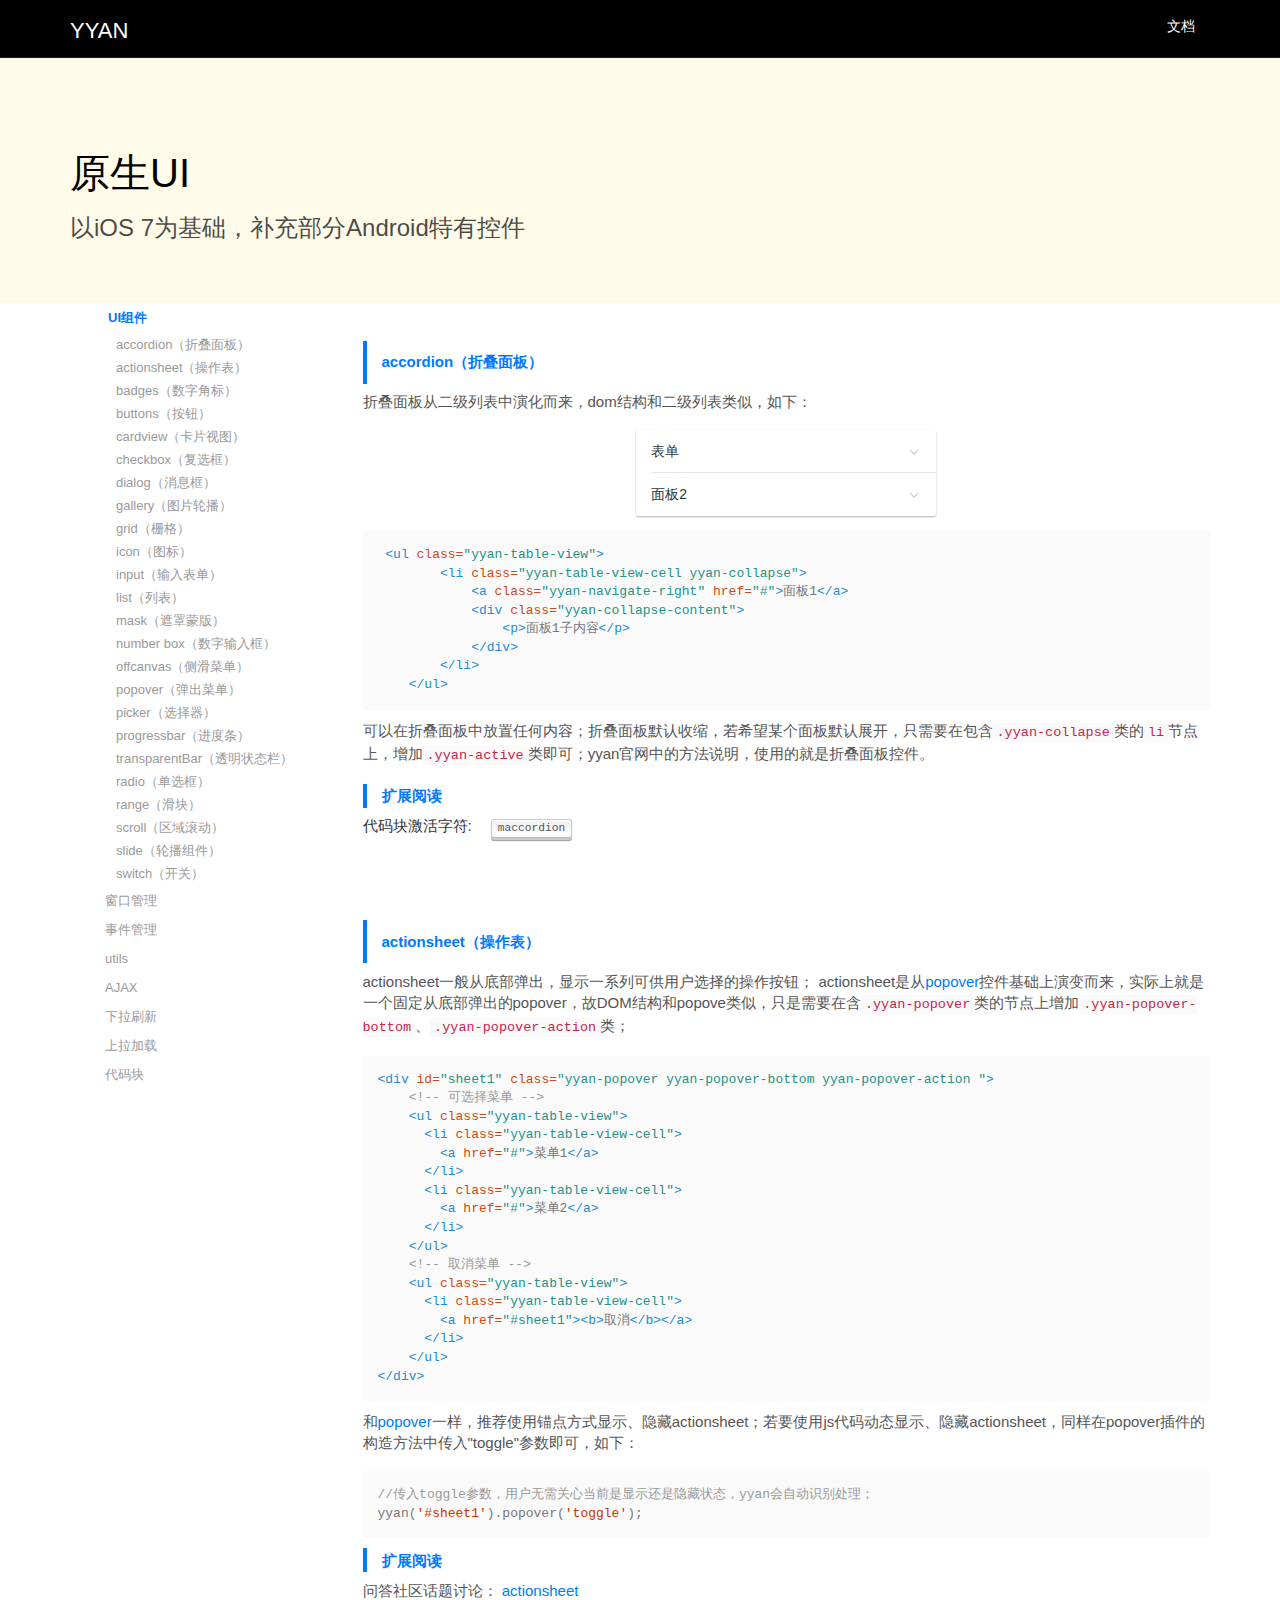
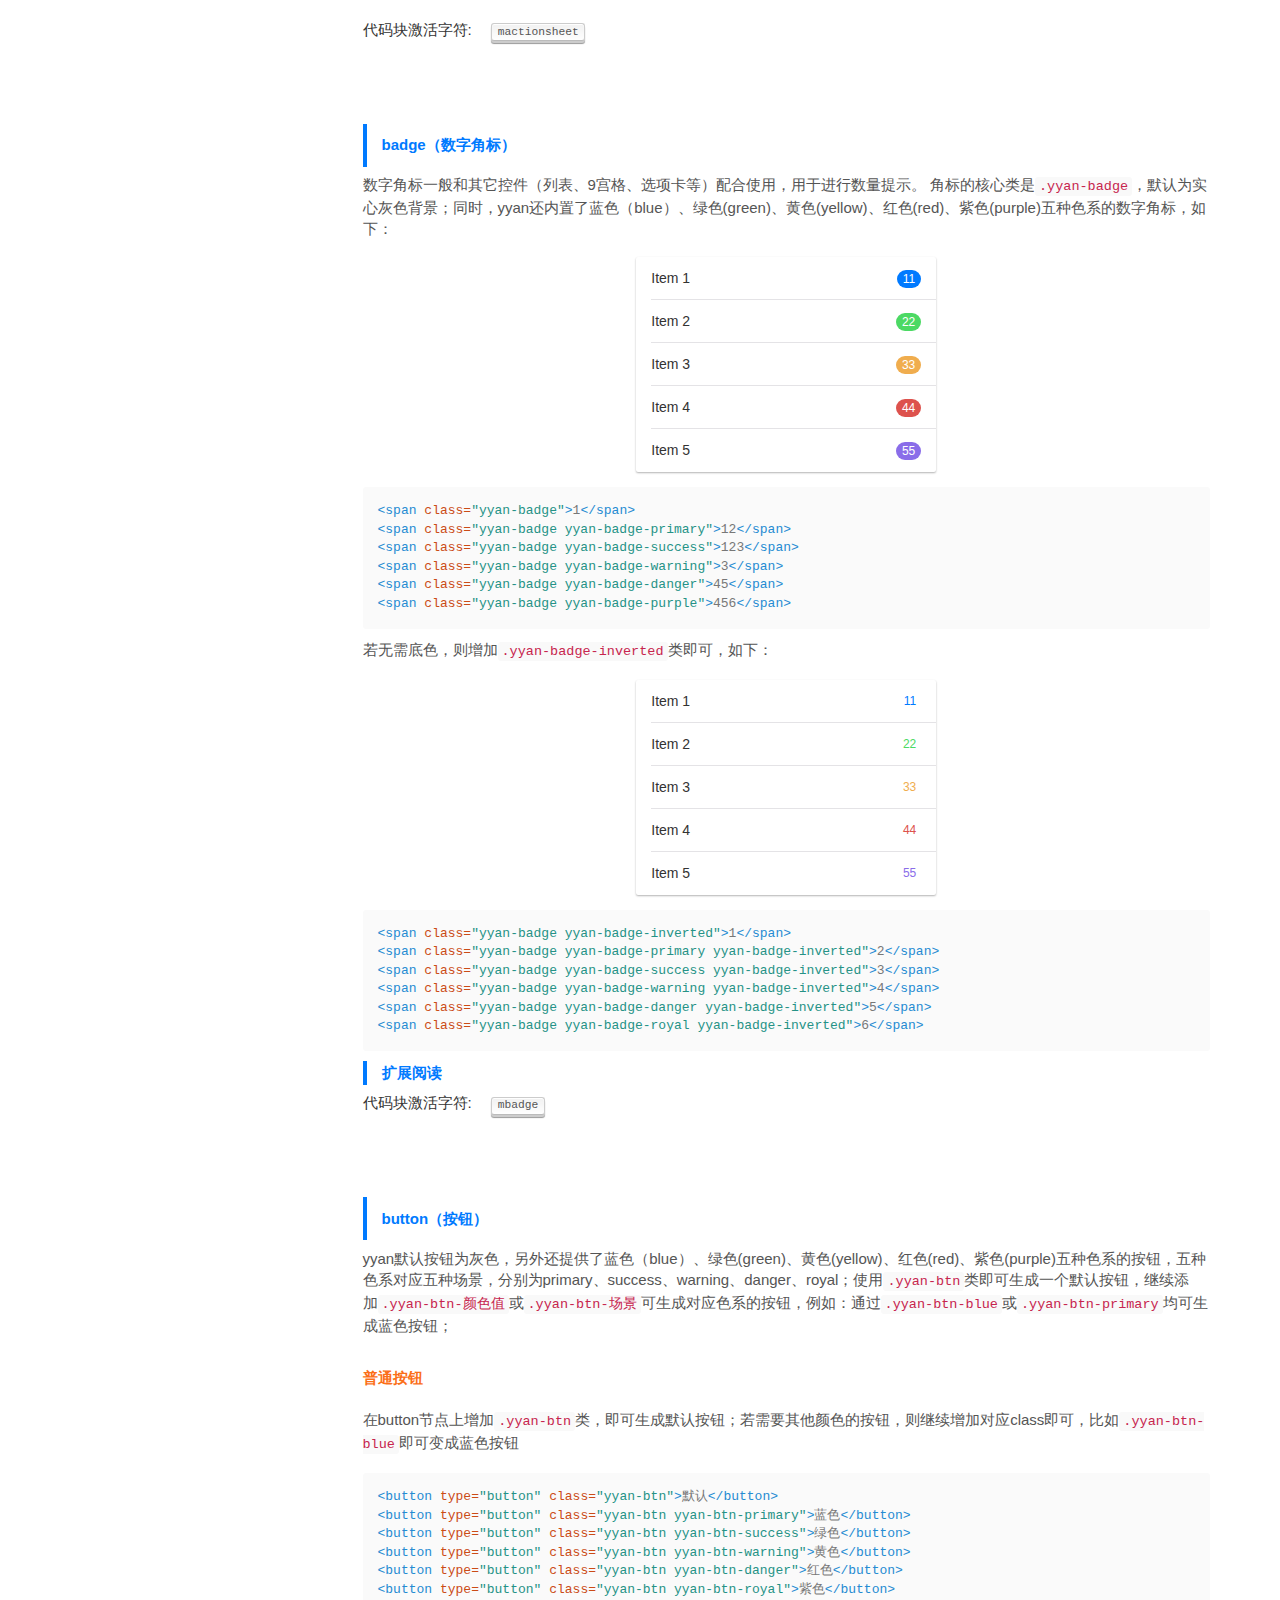
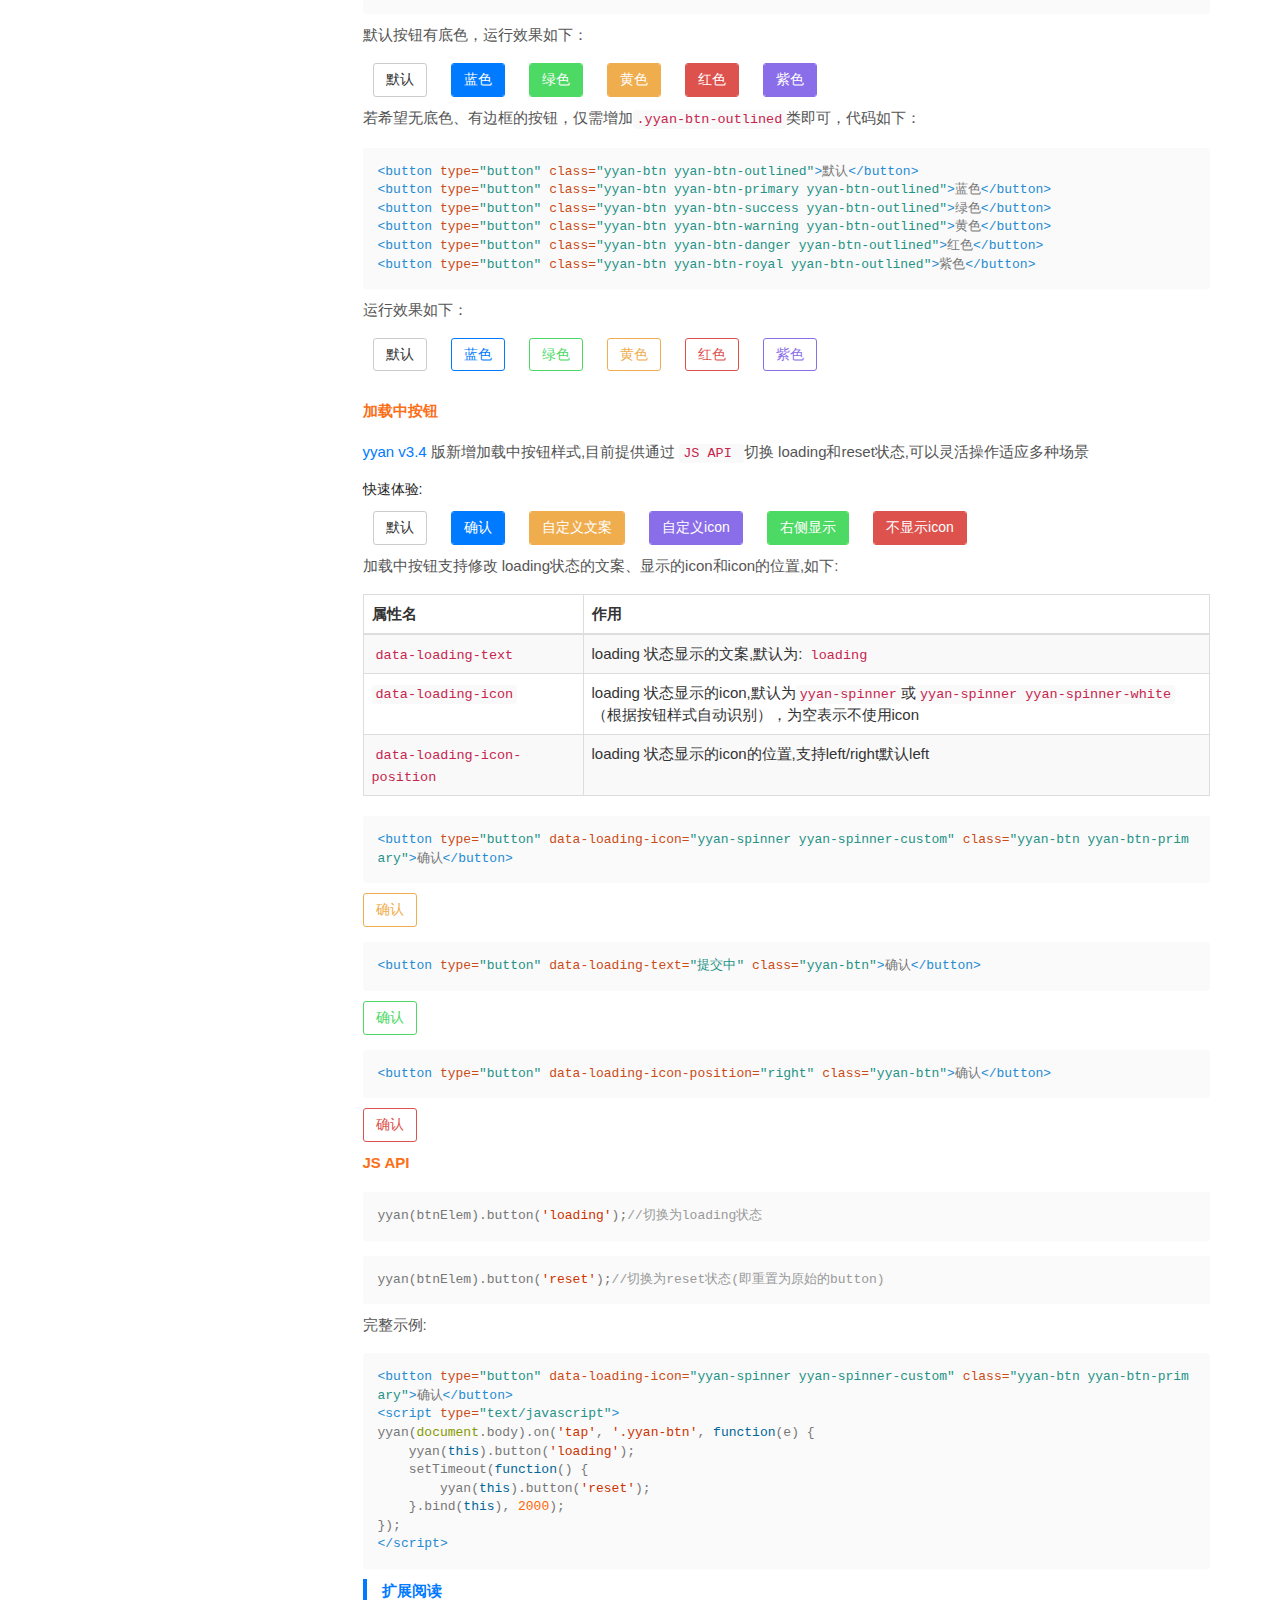
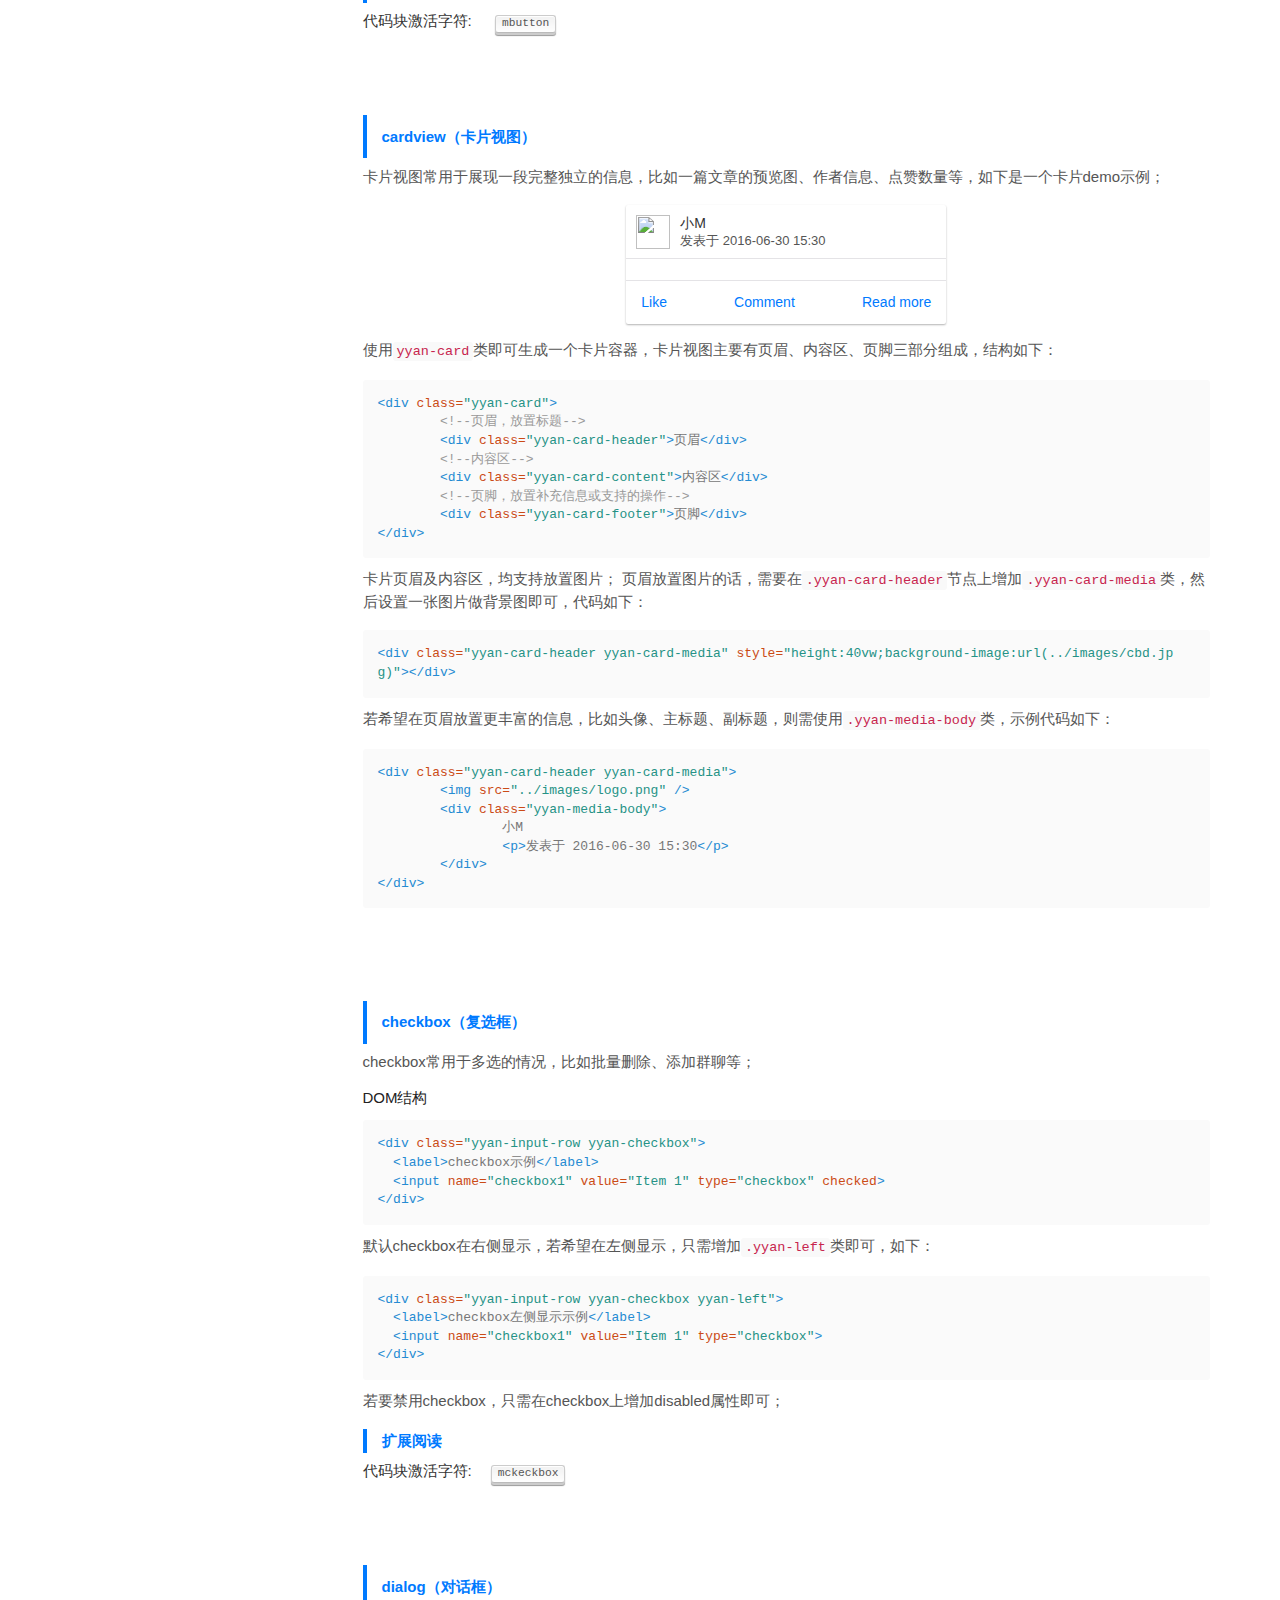
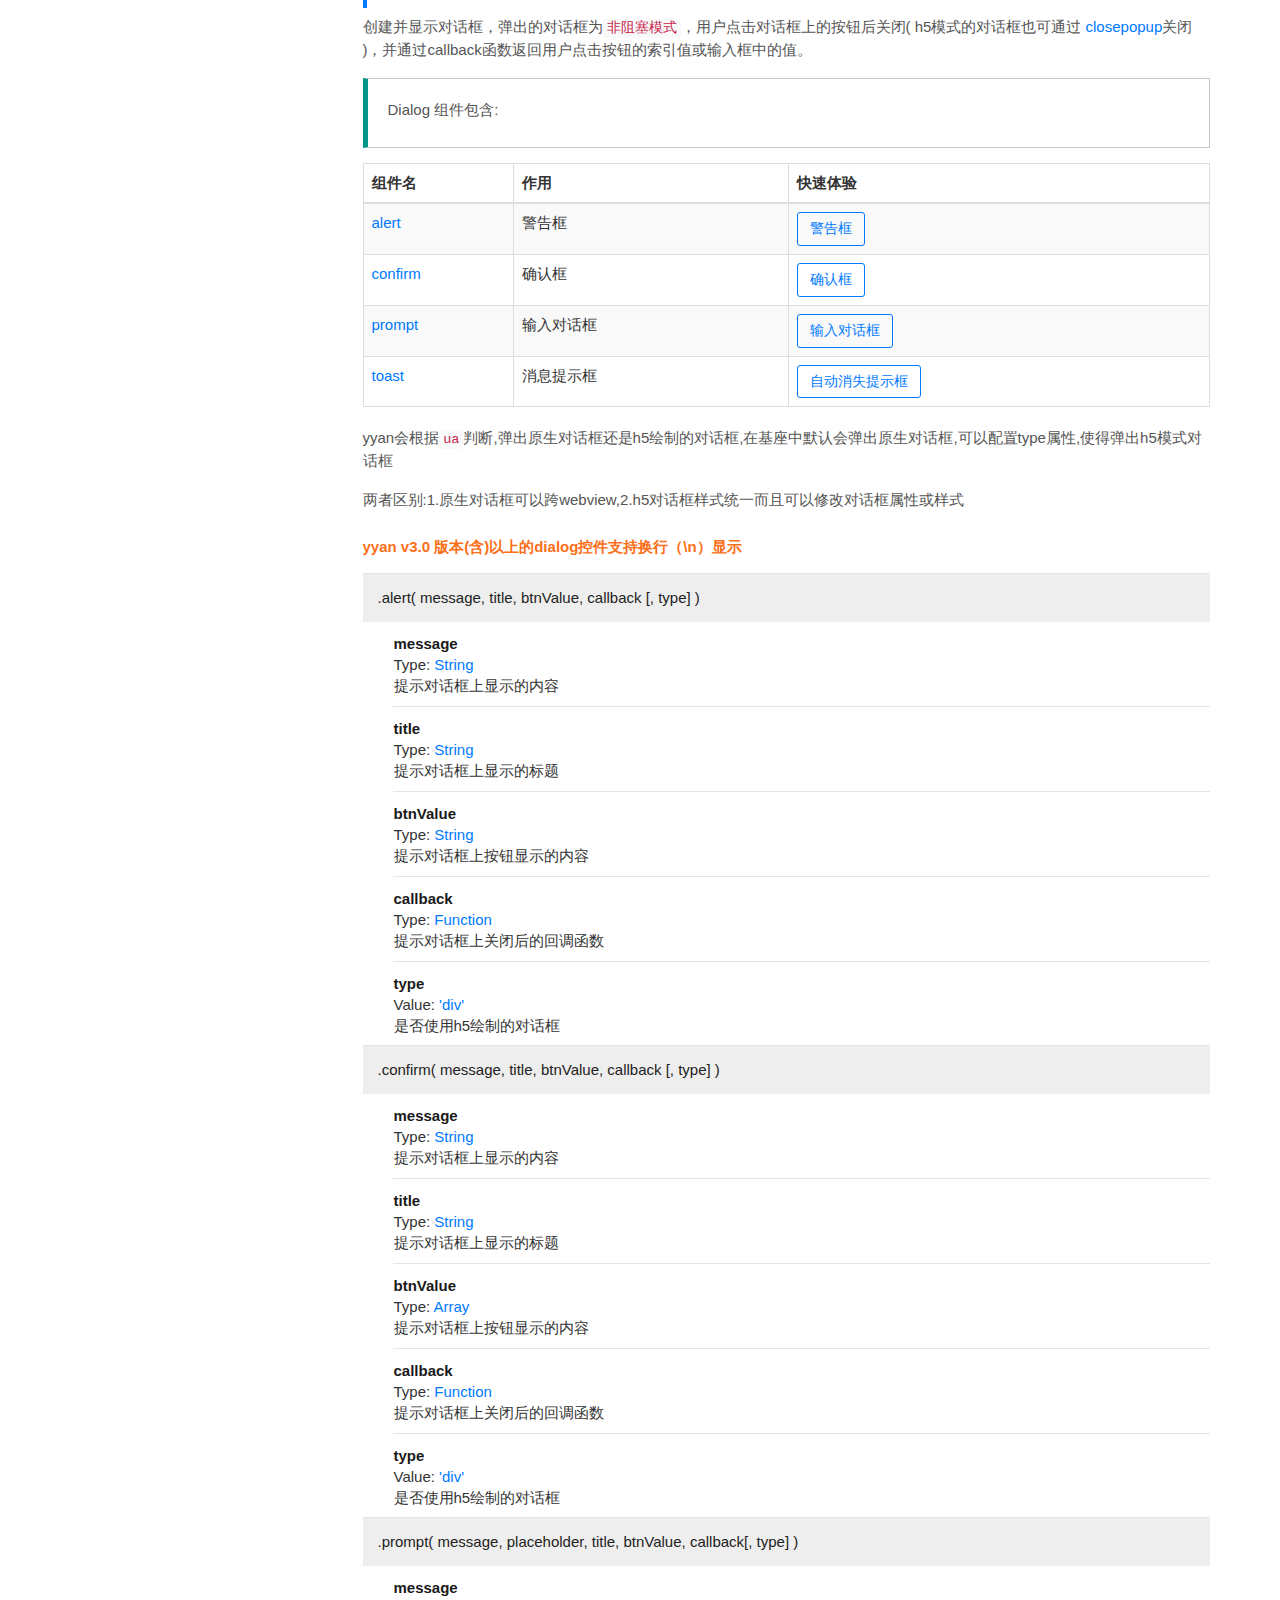
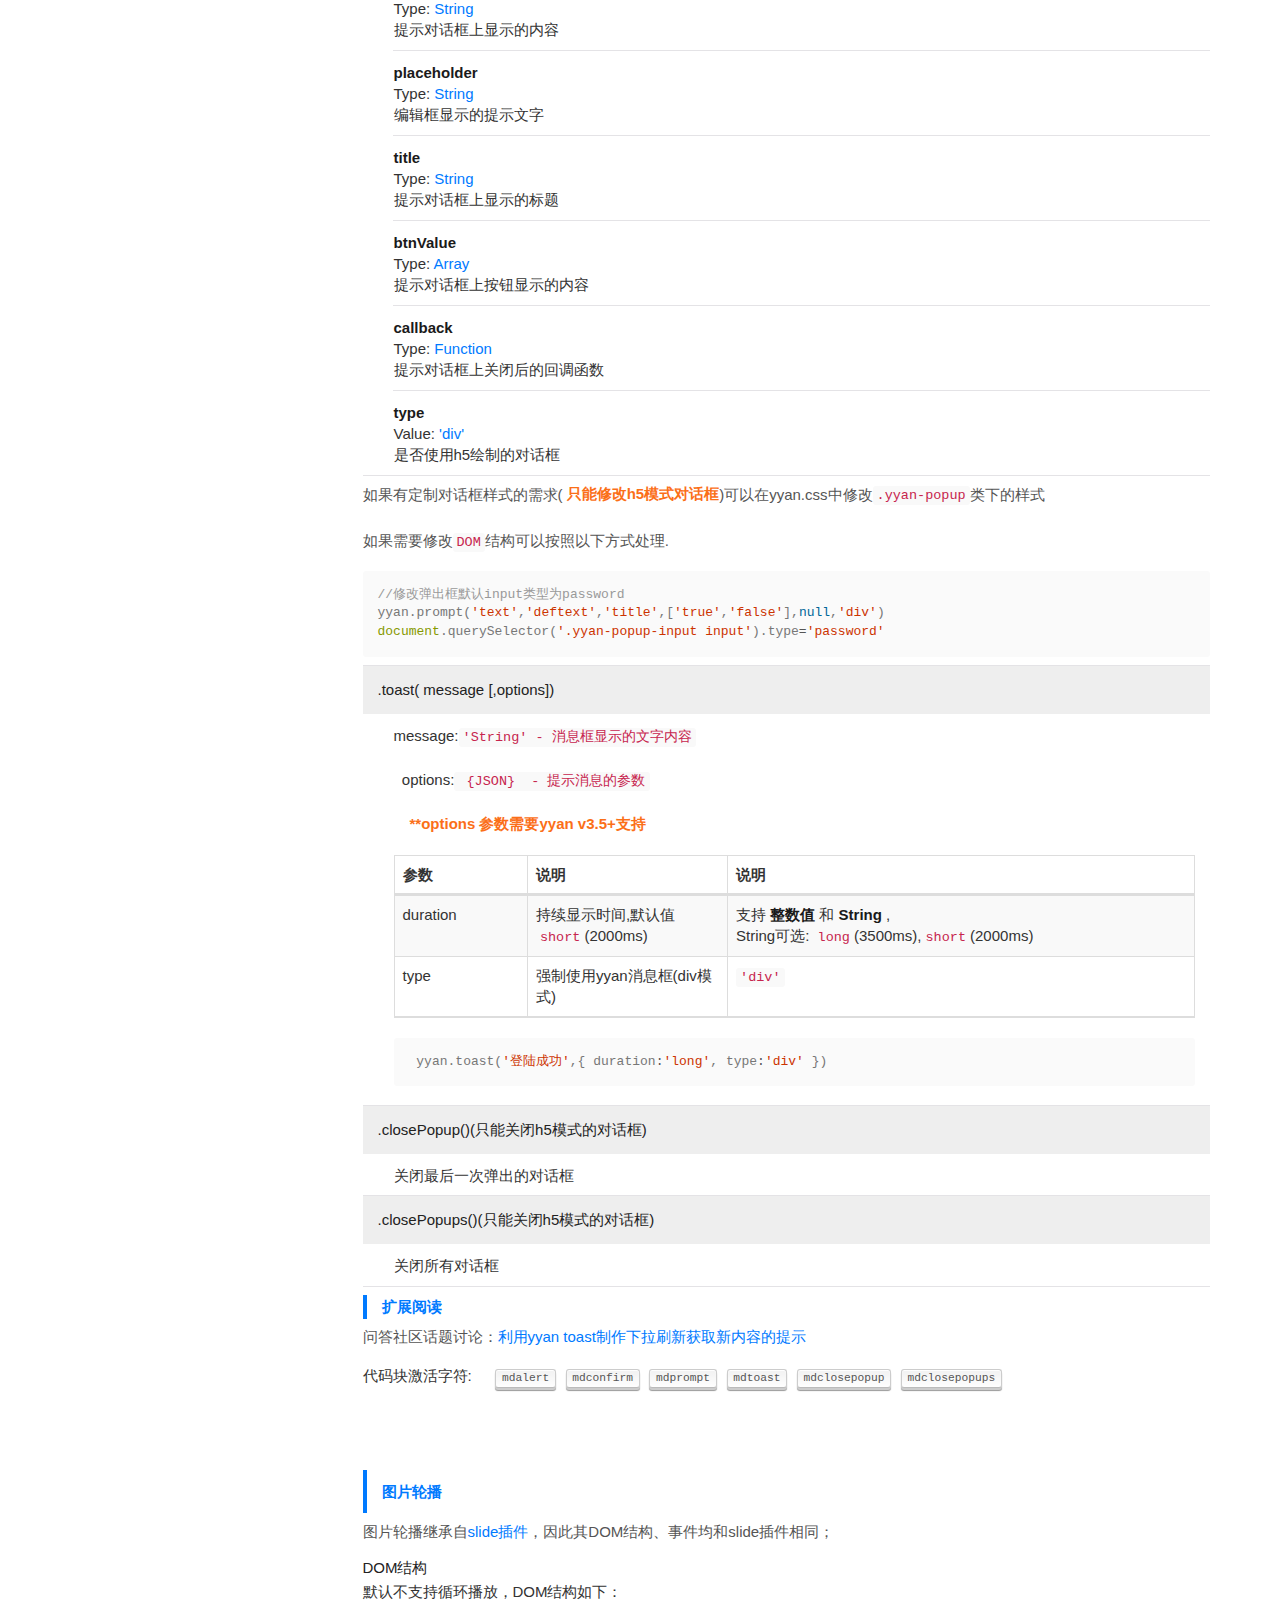
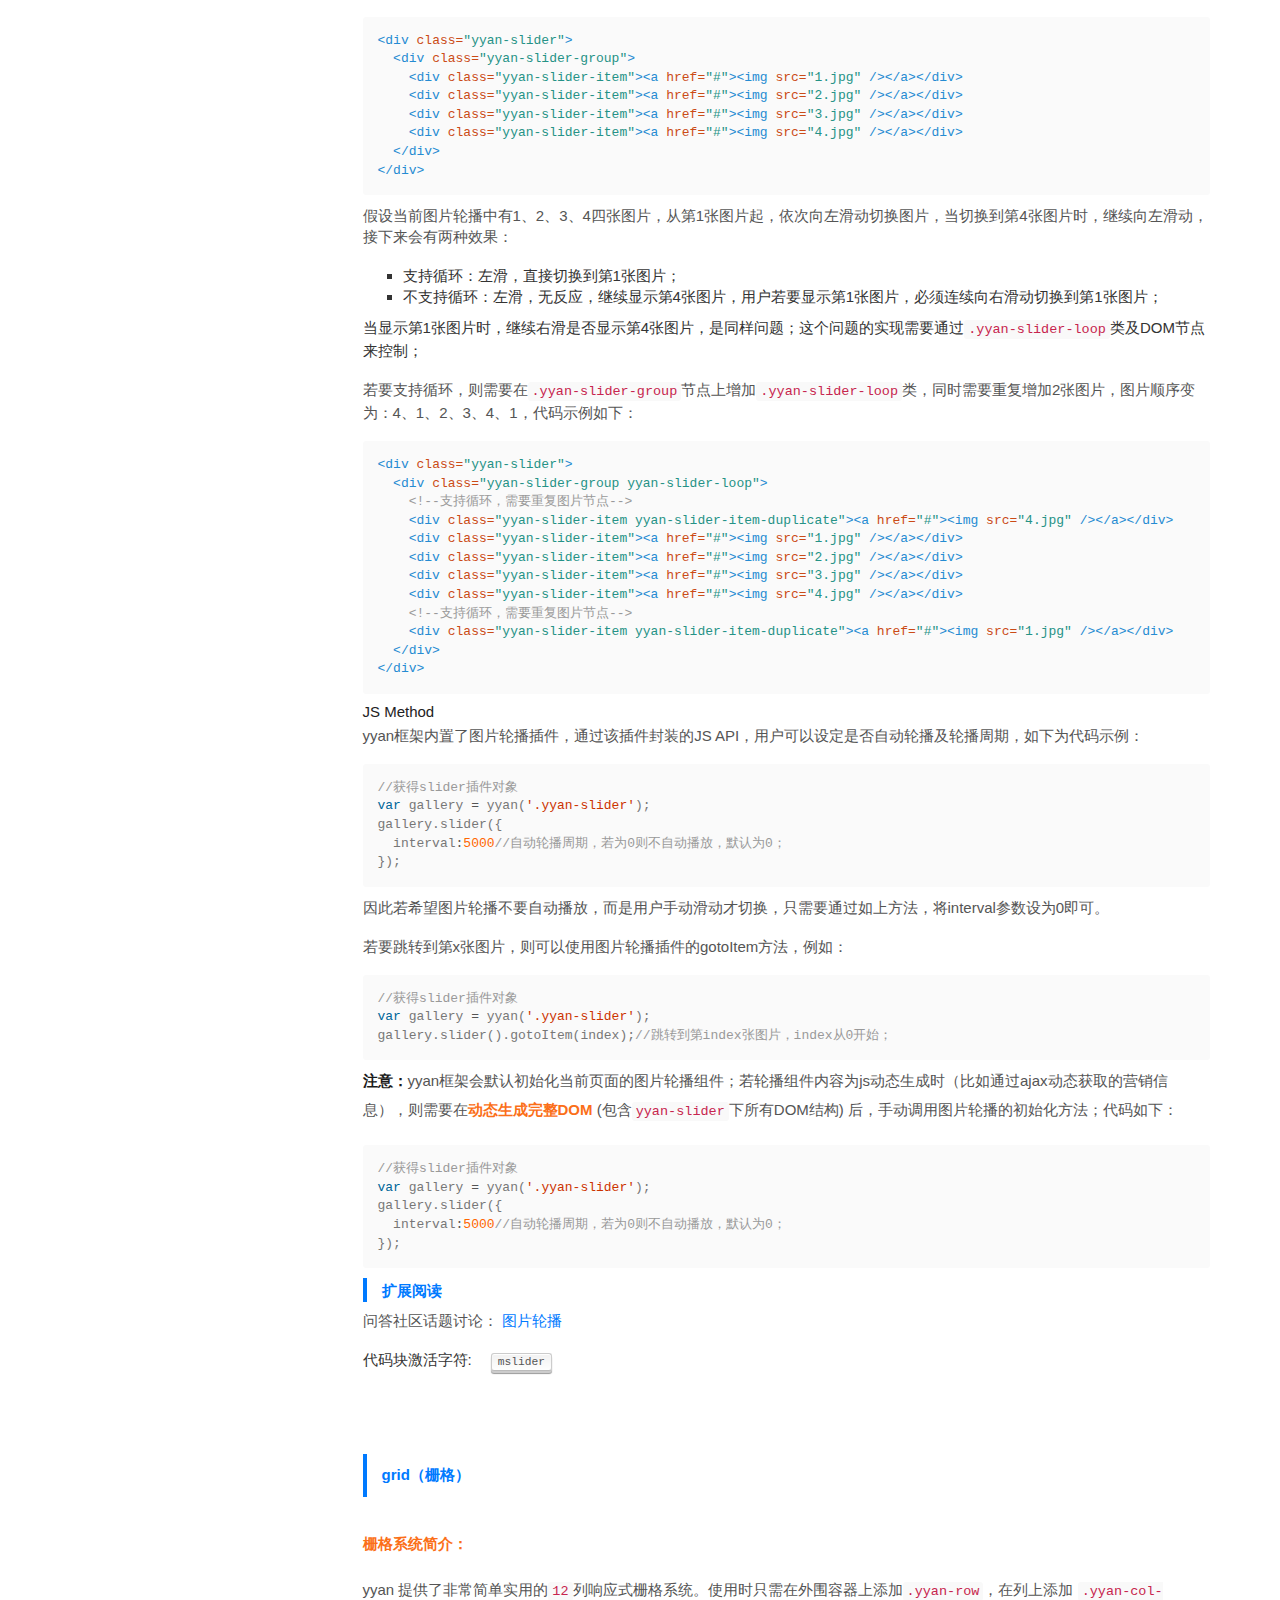
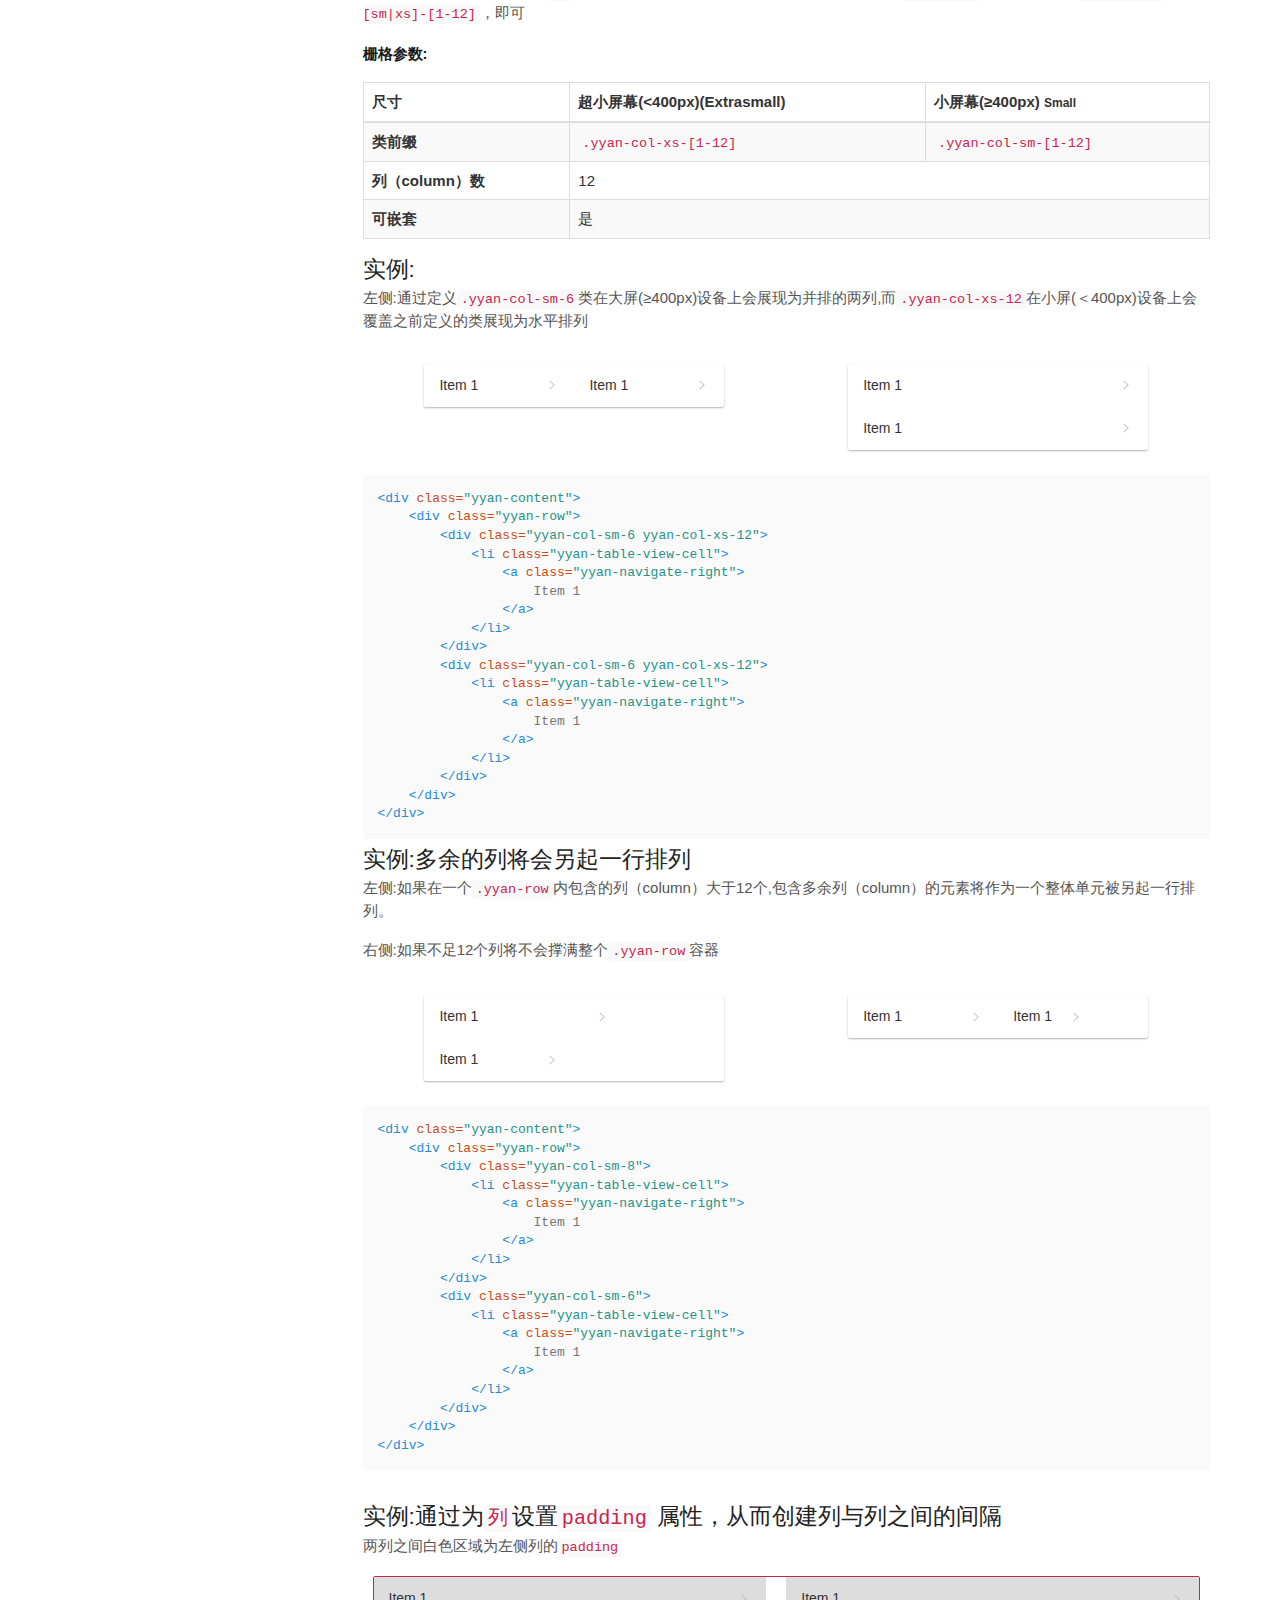
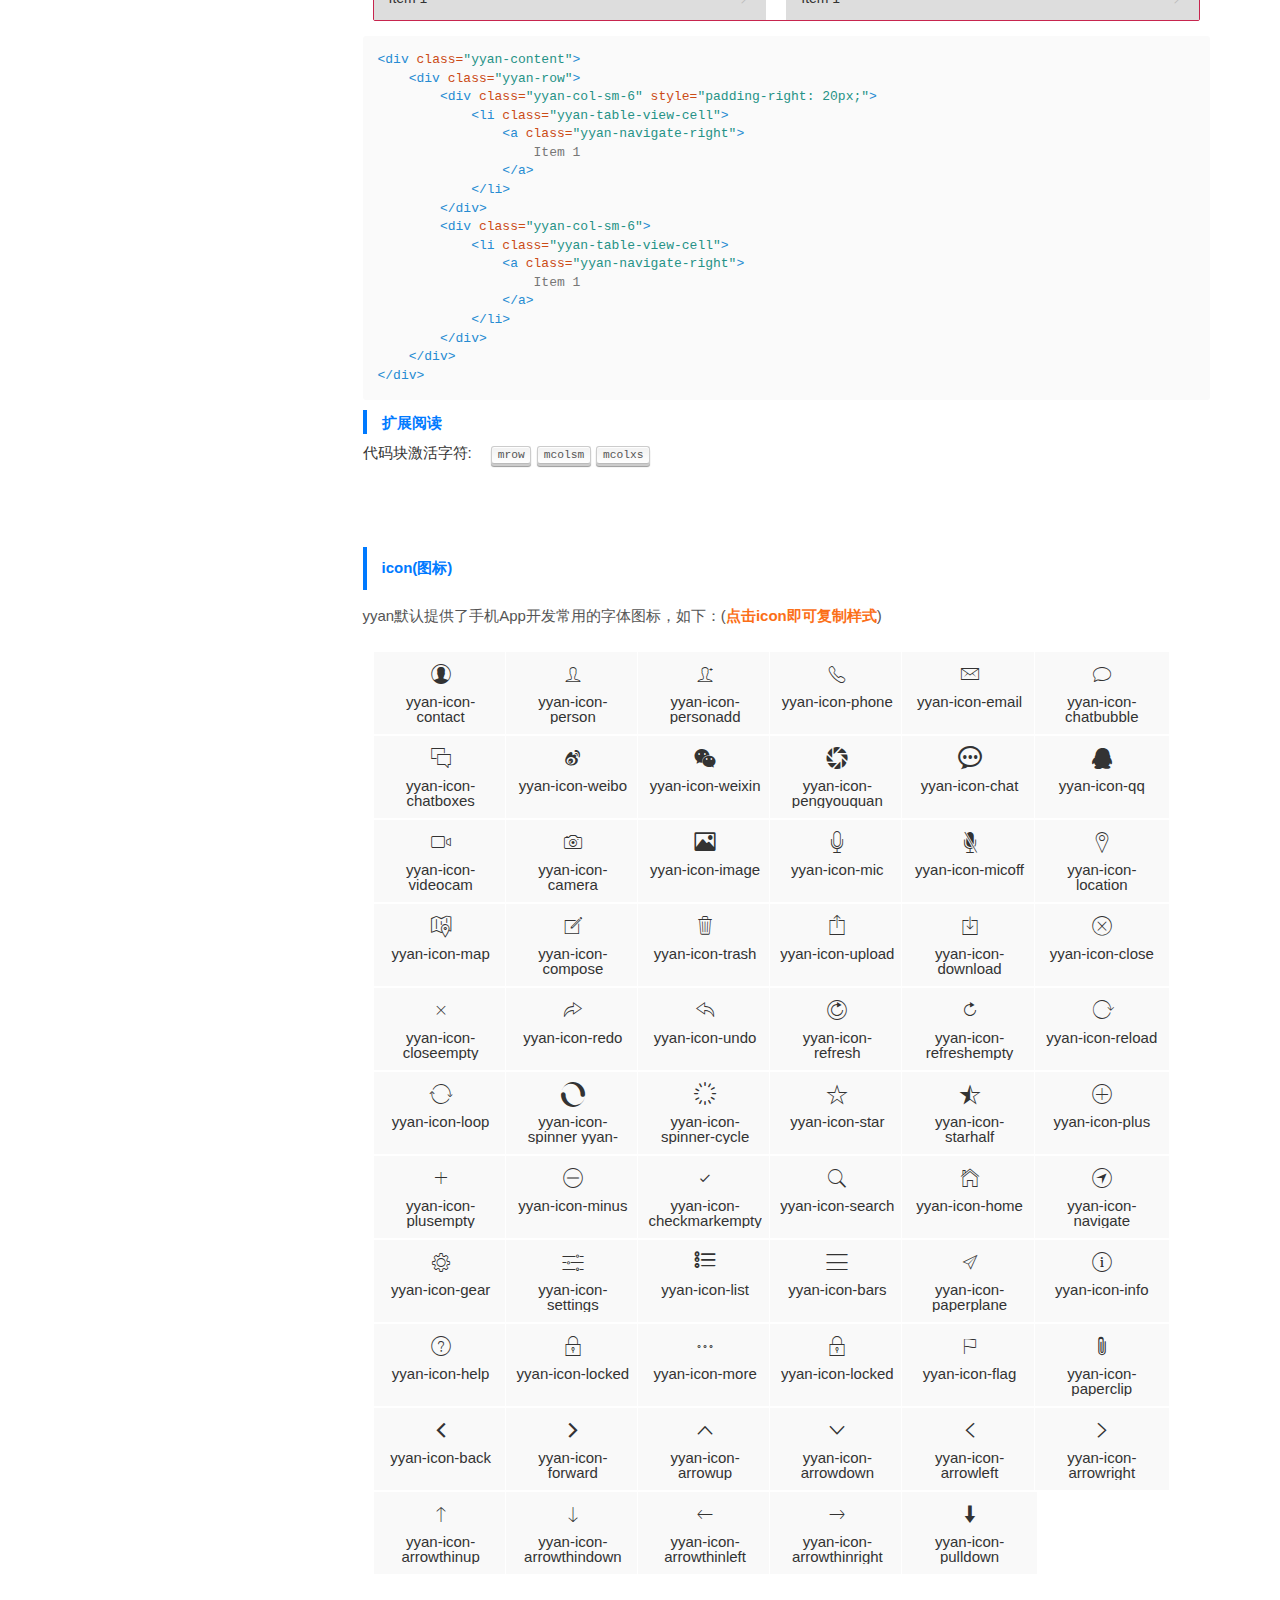
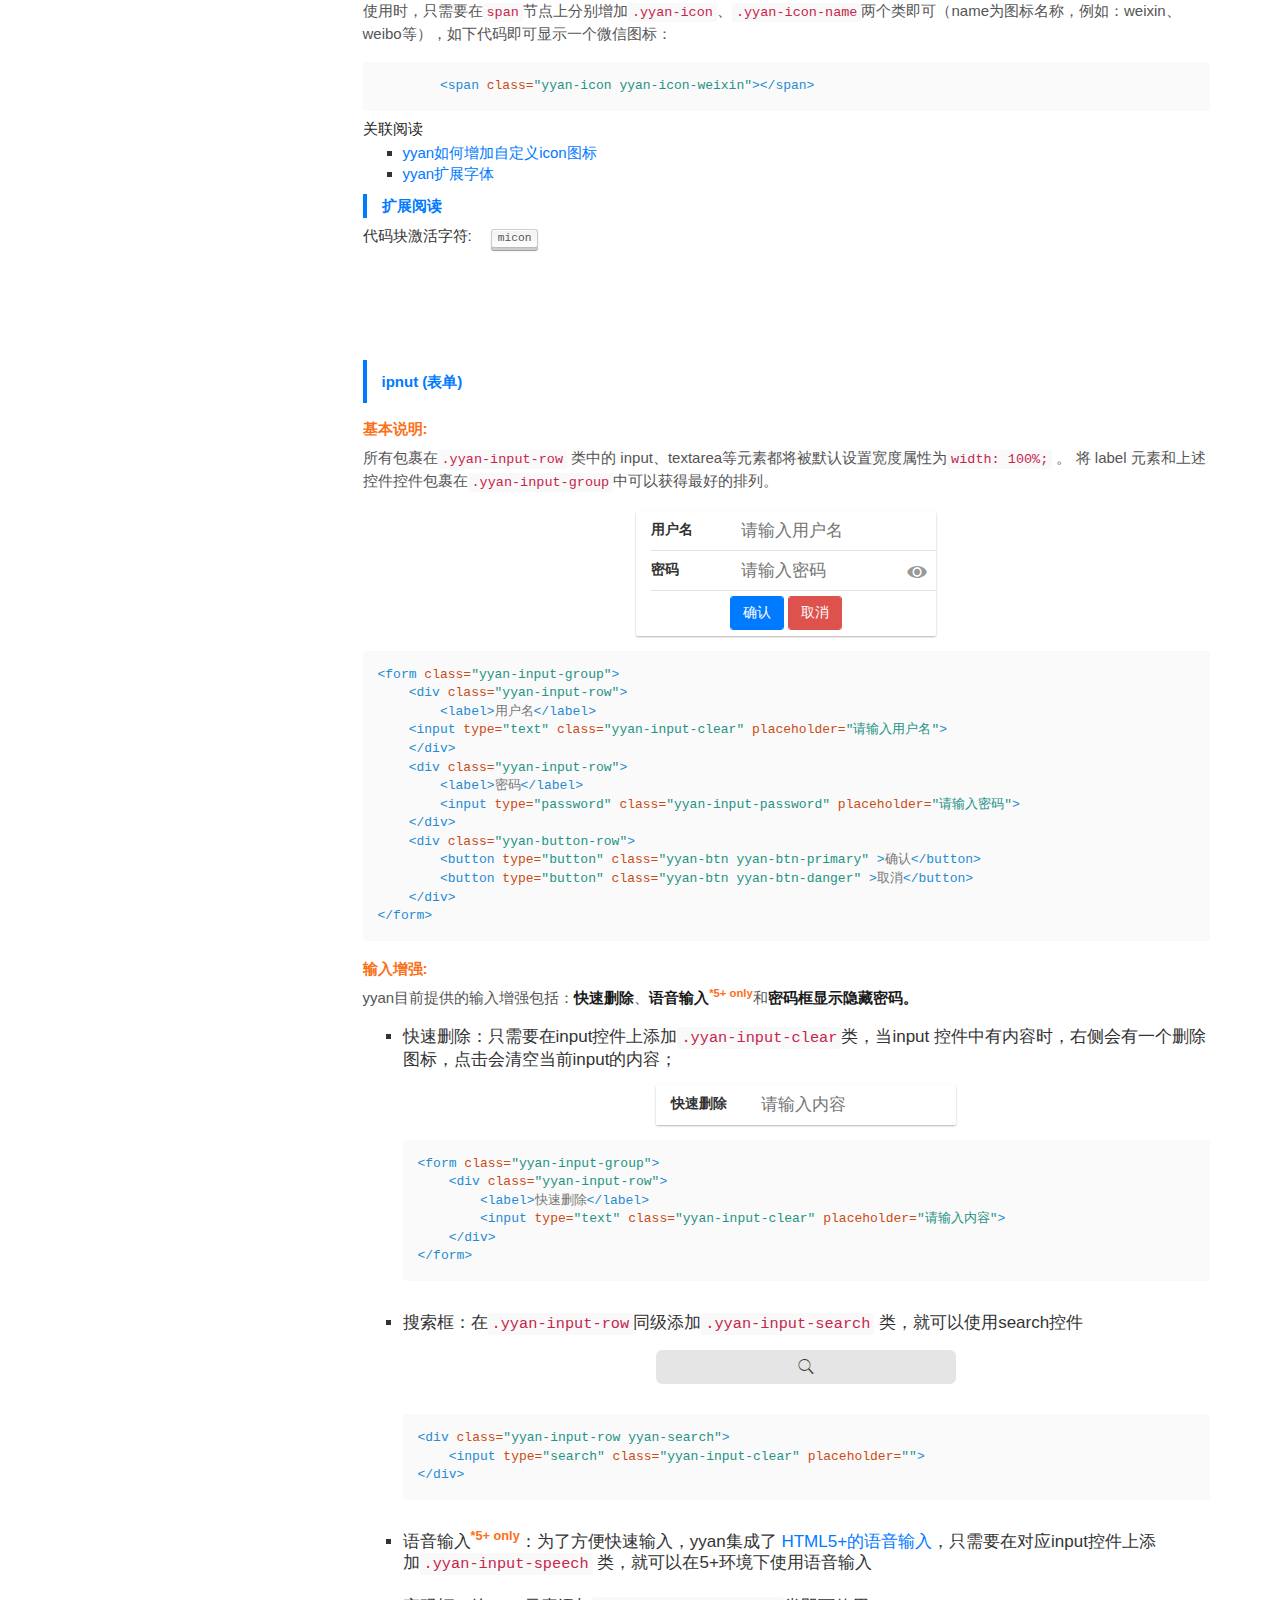
==== index.html @ 8d4b577a "init" ====
<!DOCTYPE html>
<html>
<head>
    <meta charset="utf-8">
    <meta http-equiv="X-UA-Compatible" content="IE=edge">
    <title>UI组件 &middot; yyan</title>
    <meta name="description" content="yyan: 最接近原生APP体验的高性能前端框架">
    <meta name="keywords" content="yyan,框架,官网，JS, JavaScript, framework,css,css3,开源,html,html5,前端框架,api,文档,开发,教程,hbuilder,hybrid,native,webview">
    <meta name="viewport" content="initial-scale=1, maximum-scale=1">
    <link rel="shortcut icon" href="images/favicon.ico">
    <meta name="apple-mobile-web-app-capable" content="yes">
    <meta name="apple-mobile-web-app-status-bar-style" content="black">

    <link rel="stylesheet" href="css/bootstrap.min.css">
    <link rel="stylesheet" href="css/yyan.min.css">
    <link rel="stylesheet" href="css/docs.css">
    <script src="js/yyan.min.js"></script>
    <script>
        var _hmt = _hmt || [];
        (function() {
            var hm = document.createElement("script");
            hm.src = "//hm.baidu.com/hm.js?2b98e9d77bf9772982afa81412cfb9c5";
            var s = document.getElementsByTagName("script")[0];
            s.parentNode.insertBefore(hm, s);
        })();
    </script>


</head>
<body ontouchstart="">
<!--[if lt IE 9]>
<div class="bs-callout bs-callout-danger">
    <h4>Attention!</h4>
    <p>
        Looks like your current browser is old and doesn't support many features used in this page.
        Please take a second to <a href="https://browsehappy.com/">upgrade to a more modern browser</a>.
    </p>
</div>
<![endif]-->

<div class="docs-sub-header">
    <header class="docs-masthead yyan-clearfix">
        <div class="container">
            <div class="column" style="width:100%">
                <h1 class="docs-title">
                    <a href="#" >YYAN</a>
                </h1>
                <nav class="docs-nav yyan-clearfix">
                    <a class="docs-nav-trigger yyan-icon yyan-icon-bars yyan-pull-right js-docs-nav-trigger" href="#"></a>
                    <div class="docs-nav-group">
                        <a class="docs-nav-item" href="#" >文档</a>
                    </div>
                </nav>
            </div>
        </div>
    </header>

    <div class="container">
        <div class="docs-sub-content">
            <h2 class="page-title">原生UI</h2>
            <p class="page-description">以iOS 7为基础，补充部分Android特有控件</p>
        </div>
    </div>
    <style type="text/css">

    </style>
</div>
<!--<div class="container-fluid">TODO在全屏状态下显示devices暂时注释-->
<div class="container">
    <!-- Components -->
    <div class="docs-components column-group">
        <div class="column col-xs-3" id="scrollspy">
            <div class="sidebar hidden-print hidden-xs hidden-sm">
                <ul class="nav sidenav" id="nav" data-spy="affix" data-offset-top="250">
                    <li class="active">
                        <a href="#accordion">UI组件</a>
                        <ul class="nav navbar">
                            <li>
                                <a href="#accordion">accordion（折叠面板）</a>
                            </li>
                            <li>
                                <a href="#actionsheet">actionsheet（操作表）</a>
                            </li>
                            <li>
                                <a href="#badges">badges（数字角标）</a>
                            </li>
                            <li>
                                <a href="#buttons">buttons（按钮）
                                    <ul class="nav">
                                        <li>
                                            <a href="#buttons">普通按钮</a>
                                        </li>
                                        <li>
                                            <a href="#loading_btn">加载中按钮</a>
                                        </li>
                                    </ul>
                                </a>
                            </li>
                            <li>
                                <a href="#cardview">cardview（卡片视图）</a>
                            </li>
                            <li>
                                <a href="#checkbox">checkbox（复选框）</a>
                            </li>
                            <li>
                                <a href="#dialog">dialog（消息框）
                                    <ul class="nav">
                                        <li>
                                            <a href="#alert">警告框</a>
                                        </li>
                                        <li>
                                            <a href="#confirm">确认框</a>
                                        </li>
                                        <li>
                                            <a href="#prompt">输入对话框</a>
                                        </li>
                                        <li>
                                            <a href="#toast">消息提示框</a>
                                        </li>
                                    </ul>
                                </a>
                            </li>
                            <li>
                                <a href="#gallery">gallery（图片轮播）</a>
                            </li>
                            <li>
                                <a href="#grid">grid（栅格）</a>
                            </li>
                            <li>
                                <a href="#icon">icon（图标）</a>
                            </li>
                            <li>
                                <a href="#input">input（输入表单）</a>
                            </li>
                            <li>
                                <a href="#listview">list（列表）</a>
                                <ul class="nav">
                                    <li>
                                        <a href="#list">普通列表</a>
                                    </li>
                                    <li>
                                        <a href="#diyHighlight">自定义列表高亮颜色</a>
                                    </li>
                                    <li>
                                        <a href="#navigatRight">右侧添加导航箭头</a>
                                    </li>
                                    <li>
                                        <a href="#navigatBadge">右侧添加数字角标等控件</a>
                                    </li>
                                    <li>
                                        <a href="#medialist">图文列表</a>
                                    </li>
                                </ul>
                            </li>
                            <li>
                                <a href="#mask">mask（遮罩蒙版）</a>
                            </li>
                            <!--<li>
                                <a href="#medialist">media list（图文列表）</a>
                            </li>-->
                            <li>
                                <a href="#numbox">number box（数字输入框）</a>
                            </li>
                            <li>
                                <a href="#offcanvas">offcanvas（侧滑菜单）</a>
                                <ul class="nav">
                                    <li>
                                        <a href="#offcanvasMian">侧滑菜单移动方式</a>
                                    </li>
                                    <li>
                                        <a href="#offcanvasJS">JS API</a>
                                    </li>
                                    <li>
                                        <a href="#offcanvasevent">事件监听</a>
                                    </li>
                                </ul>
                            </li>
                            <li>
                                <a href="#ui_popover">popover（弹出菜单）</a>
                            </li>
                            <li>
                                <a href="#picker">picker（选择器）</a>
                                <ul class="nav">
                                    <li>
                                        <a href="#pickerResources"> 组件依赖 </a>
                                    </li>
                                    <li>
                                        <a href="#placeholder">设置默认值</a>
                                    </li>
                                    <li>
                                        <a href="#dtpicker">日期选择器</a>
                                    </li>
                                </ul>
                            </li>
                            <li data-id="progressbar">
                                <a href="#progressbar">progressbar（进度条）</a>
                                <ul class="nav">
                                    <li>
                                        <a href="#determinate"> 有准确值的进度条 </a>
                                    </li>
                                    <li>
                                        <a href="#Indeterminate">无限循环进度条</a>
                                    </li>
                                </ul>
                            </li>
                            <li>
                                <a href="#transparentBar">transparentBar（透明状态栏）</a>
                            </li>
                            <li>
                                <a href="#radio">radio（单选框）</a>
                            </li>
                            <li>
                                <a href="#range">range（滑块）</a>
                            </li>
                            <li>
                                <a href="#scroll">scroll（区域滚动）</a>
                            </li>
                            <li>
                                <a href="#slide">slide（轮播组件）</a>
                            </li>
                            <li>
                                <a href="#switch">switch（开关）</a>
                            </li>
                            <!--<li>
                                <a href="#view">view（DIV 窗体切换）</a>
                            </li>-->
                        </ul>
                    </li>
                    <li>
                        <a href="../window">窗口管理</a>
                    </li>
                    <li>
                        <a href="../event">事件管理</a>
                    </li>
                    <li>
                        <a href="../util/">utils</a>
                    </li>
                    <li>
                        <a href="../ajax/">AJAX</a>
                    </li>
                    <li>
                        <a href="../pulldown">下拉刷新</a>
                    </li>
                    <li>
                        <a href="../pullup">上拉加载</a>
                    </li>
                    <li>
                        <a href="../snippet">代码块</a>
                    </li>
                </ul>
            </div>
        </div>
        <!--<div class="column col-xs-5 docs-content" style="float:left">-->
        <div class="column col-xs-9 docs-content" style="float:right">
            <article id="accordion" class="component yyan-active">
                <h3 class="component-title"><a href="#accordion">accordion（折叠面板）</a></h3>
                <p class="component-description">折叠面板从二级列表中演化而来，dom结构和二级列表类似，如下：</p>
                <div class="yyan-content" style="max-width: 320px;margin: 0 auto; background: none;">
                    <div class="yyan-card">
                        <div class="yyan-card-content">
                            <ul class="yyan-table-view">
                                <li class="yyan-table-view-cell yyan-collapse">
                                    <a class="yyan-navigate-right" href="#">表单</a>
                                    <div class="yyan-collapse-content">
                                        <form class="yyan-input-group">
                                            <div class="yyan-input-row">
                                                <label>Input</label>
                                                <input type="text" placeholder="普通输入框">
                                            </div>
                                            <div class="yyan-input-row">
                                                <label>Input</label>
                                                <input type="text" class="yyan-input-clear" placeholder="带清除按钮的输入框">
                                            </div>

                                            <div class="yyan-input-row yyan-plus-visible">
                                                <label>Input</label>
                                                <input type="text" class="yyan-input-speech yyan-input-clear" placeholder="语音输入">
                                            </div>
                                            <div class="yyan-button-row">
                                                <button class="yyan-btn yyan-btn-primary" type="button" onclick="return false;">确认</button>&nbsp;&nbsp;
                                                <button class="yyan-btn yyan-btn-primary" type="button" onclick="return false;">取消</button>
                                            </div>
                                        </form>
                                    </div>
                                </li>
                                <li class="yyan-table-view-cell yyan-collapse">
                                    <a class="yyan-navigate-right" href="#">面板2</a>
                                    <div class="yyan-collapse-content">
                                        <p style="margin-bottom:0 !important">面板2子内容</p>
                                    </div>
                                </li>
                            </ul>
                        </div>
                    </div>
                </div>
                <figure class="highlight"><pre><code class="language-html" data-lang="html"> <span class="nt">&lt;ul</span> <span class="na">class=</span><span class="s">&quot;yyan-table-view&quot;</span><span class="nt">&gt;</span>
        <span class="nt">&lt;li</span> <span class="na">class=</span><span class="s">&quot;yyan-table-view-cell yyan-collapse&quot;</span><span class="nt">&gt;</span>
            <span class="nt">&lt;a</span> <span class="na">class=</span><span class="s">&quot;yyan-navigate-right&quot;</span> <span class="na">href=</span><span class="s">&quot;#&quot;</span><span class="nt">&gt;</span>面板1<span class="nt">&lt;/a&gt;</span>
            <span class="nt">&lt;div</span> <span class="na">class=</span><span class="s">&quot;yyan-collapse-content&quot;</span><span class="nt">&gt;</span>
                <span class="nt">&lt;p&gt;</span>面板1子内容<span class="nt">&lt;/p&gt;</span>
            <span class="nt">&lt;/div&gt;</span>
        <span class="nt">&lt;/li&gt;</span>
    <span class="nt">&lt;/ul&gt;</span></code></pre></figure>
                <p class="component-description">可以在折叠面板中放置任何内容；折叠面板默认收缩，若希望某个面板默认展开，只需要在包含<code>.yyan-collapse</code>类的<code>li</code>节点上，增加<code>.yyan-active</code>类即可；yyan官网中的方法说明，使用的就是折叠面板控件。</p>
                <h3>扩展阅读</h3>
                代码块激活字符:&nbsp;&nbsp;&nbsp;&nbsp;<div class= "kbd">maccordion</div>
            </article>
            <article id="actionsheet" class="component">
                <h3 class="component-title"><a href="#actionsheet">actionsheet（操作表）</a></h3>
                <p class="component-description">actionsheet一般从底部弹出，显示一系列可供用户选择的操作按钮； actionsheet是从<a href="#ui_popover">popover</a>控件基础上演变而来，实际上就是一个固定从底部弹出的popover，故DOM结构和popove类似，只是需要在含<code>.yyan-popover</code>类的节点上增加<code>.yyan-popover-bottom</code>、<code>.yyan-popover-action</code>类；</p>
                <figure class="highlight"><pre><code class="language-html" data-lang="html"><span class="nt">&lt;div</span> <span class="na">id=</span><span class="s">&quot;sheet1&quot;</span> <span class="na">class=</span><span class="s">&quot;yyan-popover yyan-popover-bottom yyan-popover-action &quot;</span><span class="nt">&gt;</span>
    <span class="c">&lt;!-- 可选择菜单 --&gt;</span>
    <span class="nt">&lt;ul</span> <span class="na">class=</span><span class="s">&quot;yyan-table-view&quot;</span><span class="nt">&gt;</span>
      <span class="nt">&lt;li</span> <span class="na">class=</span><span class="s">&quot;yyan-table-view-cell&quot;</span><span class="nt">&gt;</span>
        <span class="nt">&lt;a</span> <span class="na">href=</span><span class="s">&quot;#&quot;</span><span class="nt">&gt;</span>菜单1<span class="nt">&lt;/a&gt;</span>
      <span class="nt">&lt;/li&gt;</span>
      <span class="nt">&lt;li</span> <span class="na">class=</span><span class="s">&quot;yyan-table-view-cell&quot;</span><span class="nt">&gt;</span>
        <span class="nt">&lt;a</span> <span class="na">href=</span><span class="s">&quot;#&quot;</span><span class="nt">&gt;</span>菜单2<span class="nt">&lt;/a&gt;</span>
      <span class="nt">&lt;/li&gt;</span>
    <span class="nt">&lt;/ul&gt;</span>
    <span class="c">&lt;!-- 取消菜单 --&gt;</span>
    <span class="nt">&lt;ul</span> <span class="na">class=</span><span class="s">&quot;yyan-table-view&quot;</span><span class="nt">&gt;</span>
      <span class="nt">&lt;li</span> <span class="na">class=</span><span class="s">&quot;yyan-table-view-cell&quot;</span><span class="nt">&gt;</span>
        <span class="nt">&lt;a</span> <span class="na">href=</span><span class="s">&quot;#sheet1&quot;</span><span class="nt">&gt;&lt;b&gt;</span>取消<span class="nt">&lt;/b&gt;&lt;/a&gt;</span>
      <span class="nt">&lt;/li&gt;</span>
    <span class="nt">&lt;/ul&gt;</span>
<span class="nt">&lt;/div&gt;</span></code></pre></figure>
                <p class="component-description">和<a href="#ui_popover">popover</a>一样，推荐使用锚点方式显示、隐藏actionsheet；若要使用js代码动态显示、隐藏actionsheet，同样在popover插件的构造方法中传入"toggle"参数即可，如下：</p>
                <!--<a  href="#sheet" id="openSheet" class="yyan-btn yyan-btn-primary yyan-btn-block yyan-btn-outlined" style="padding: 5px 20px;width: 320px;margin: 0 auto;">打开actionsheet</a>-->
                <!--<div id="sheet" class="yyan-popover yyan-popover-action ">
                    <ul class="yyan-table-view">
                      <li class="yyan-table-view-cell">
                        <a href="#">菜单1</a>
                      </li>
                      <li class="yyan-table-view-cell">
                        <a href="#">菜单2</a>
                      </li>
                    </ul>
                    <ul class="yyan-table-view">
                      <li class="yyan-table-view-cell">
                        <a href="#sheet1"><b>取消</b></a>
                      </li>
                    </ul>
                </div>-->
                <!--<a href="#sheet" id="openSheet" class="yyan-btn yyan-btn-primary yyan-btn-block">打开操作表</a>-->


                <figure class="highlight"><pre><code class="language-js" data-lang="js"><span class="c1">//传入toggle参数，用户无需关心当前是显示还是隐藏状态，yyan会自动识别处理；</span>
<span class="nx">yyan</span><span class="p">(</span><span class="s1">&#39;#sheet1&#39;</span><span class="p">).</span><span class="nx">popover</span><span class="p">(</span><span class="s1">&#39;toggle&#39;</span><span class="p">);</span></code></pre></figure>
                <h3>扩展阅读</h3>
                <p class="component-description">问答社区话题讨论：
                    <a href="//ask.dcloud.net.cn/topic/actionsheet" target="_blank">actionsheet</a>
                </p>
                代码块激活字符:&nbsp;&nbsp;&nbsp;&nbsp;<div class= "kbd">mactionsheet</div>
            </article>
            <article id="badges" class="component">
                <h3 class="component-title"><a href="#badges">badge（数字角标）</a></h3>
                <p class="component-description">数字角标一般和其它控件（列表、9宫格、选项卡等）配合使用，用于进行数量提示。
                    角标的核心类是<code>.yyan-badge</code>，默认为实心灰色背景；同时，yyan还内置了蓝色（blue）、绿色(green)、黄色(yellow)、红色(red)、紫色(purple)五种色系的数字角标，如下：</p>
                <div class="yyan-content" style="max-width: 320px;margin: 0 auto; background: none;">
                    <div class="yyan-card">
                        <div class="yyan-card-content">
                            <ul class="yyan-table-view">
                                <li class="yyan-table-view-cell">Item 1
                                    <span class="yyan-badge yyan-badge-primary">11</span>
                                </li>
                                <li class="yyan-table-view-cell">Item 2
                                    <span class="yyan-badge yyan-badge-success">22</span>
                                </li>
                                <li class="yyan-table-view-cell">Item 3
                                    <span class="yyan-badge yyan-badge-warning">33</span>
                                </li>
                                <li class="yyan-table-view-cell">Item 4
                                    <span class="yyan-badge yyan-badge-danger">44</span>
                                </li>
                                <li class="yyan-table-view-cell">Item 5
                                    <span class="yyan-badge yyan-badge-purple">55</span>
                                </li>
                            </ul>
                        </div>
                    </div>
                </div>
                <figure class="highlight"><pre><code class="language-html" data-lang="html"><span class="nt">&lt;span</span> <span class="na">class=</span><span class="s">&quot;yyan-badge&quot;</span><span class="nt">&gt;</span>1<span class="nt">&lt;/span&gt;</span>
<span class="nt">&lt;span</span> <span class="na">class=</span><span class="s">&quot;yyan-badge yyan-badge-primary&quot;</span><span class="nt">&gt;</span>12<span class="nt">&lt;/span&gt;</span>
<span class="nt">&lt;span</span> <span class="na">class=</span><span class="s">&quot;yyan-badge yyan-badge-success&quot;</span><span class="nt">&gt;</span>123<span class="nt">&lt;/span&gt;</span>
<span class="nt">&lt;span</span> <span class="na">class=</span><span class="s">&quot;yyan-badge yyan-badge-warning&quot;</span><span class="nt">&gt;</span>3<span class="nt">&lt;/span&gt;</span>
<span class="nt">&lt;span</span> <span class="na">class=</span><span class="s">&quot;yyan-badge yyan-badge-danger&quot;</span><span class="nt">&gt;</span>45<span class="nt">&lt;/span&gt;</span>
<span class="nt">&lt;span</span> <span class="na">class=</span><span class="s">&quot;yyan-badge yyan-badge-purple&quot;</span><span class="nt">&gt;</span>456<span class="nt">&lt;/span&gt;</span></code></pre></figure>

                <p class="component-description">若无需底色，则增加<code>.yyan-badge-inverted</code>类即可，如下：</p>
                <div class="yyan-content" style="max-width: 320px;margin: 0 auto; background: none;">
                    <div class="yyan-card">
                        <div class="yyan-card-content">
                            <ul class="yyan-table-view">
                                <li class="yyan-table-view-cell">Item 1
                                    <span class="yyan-badge yyan-badge-primary yyan-badge-inverted">11</span>
                                </li>
                                <li class="yyan-table-view-cell">Item 2
                                    <span class="yyan-badge yyan-badge-success yyan-badge-inverted">22</span>
                                </li>
                                <li class="yyan-table-view-cell">Item 3
                                    <span class="yyan-badge yyan-badge-warning yyan-badge-inverted">33</span>
                                </li>
                                <li class="yyan-table-view-cell">Item 4
                                    <span class="yyan-badge yyan-badge-danger yyan-badge-inverted">44</span>
                                </li>
                                <li class="yyan-table-view-cell">Item 5
                                    <span class="yyan-badge yyan-badge-purple yyan-badge-inverted">55</span>
                                </li>
                            </ul>
                        </div>
                    </div>
                </div>
                <figure class="highlight"><pre><code class="language-html" data-lang="html"><span class="nt">&lt;span</span> <span class="na">class=</span><span class="s">&quot;yyan-badge yyan-badge-inverted&quot;</span><span class="nt">&gt;</span>1<span class="nt">&lt;/span&gt;</span>
<span class="nt">&lt;span</span> <span class="na">class=</span><span class="s">&quot;yyan-badge yyan-badge-primary yyan-badge-inverted&quot;</span><span class="nt">&gt;</span>2<span class="nt">&lt;/span&gt;</span>
<span class="nt">&lt;span</span> <span class="na">class=</span><span class="s">&quot;yyan-badge yyan-badge-success yyan-badge-inverted&quot;</span><span class="nt">&gt;</span>3<span class="nt">&lt;/span&gt;</span>
<span class="nt">&lt;span</span> <span class="na">class=</span><span class="s">&quot;yyan-badge yyan-badge-warning yyan-badge-inverted&quot;</span><span class="nt">&gt;</span>4<span class="nt">&lt;/span&gt;</span>
<span class="nt">&lt;span</span> <span class="na">class=</span><span class="s">&quot;yyan-badge yyan-badge-danger yyan-badge-inverted&quot;</span><span class="nt">&gt;</span>5<span class="nt">&lt;/span&gt;</span>
<span class="nt">&lt;span</span> <span class="na">class=</span><span class="s">&quot;yyan-badge yyan-badge-royal yyan-badge-inverted&quot;</span><span class="nt">&gt;</span>6<span class="nt">&lt;/span&gt;</span></code></pre></figure>

                <h3>扩展阅读</h3>
                代码块激活字符:&nbsp;&nbsp;&nbsp;&nbsp;<div class= "kbd">mbadge</div>
            </article>
            <style>
                .demo .yyan-btn {
                    margin: 10px;
                }

                .yyan-spinner {
                    display: inline-block;
                    width: 24px;
                    height: 24px;
                    -webkit-transform-origin: 50%;
                    transform-origin: 50%;
                    -webkit-animation: spinner-spin 1s step-end infinite;
                    animation: spinner-spin 1s step-end infinite;
                }

                .yyan-spinner:after {
                    display: block;
                    content: "";
                    width: 100%;
                    height: 100%;
                    background-position: 50%;
                    background-size: 100%;
                    background-repeat: no-repeat;
                }

                .yyan-spinner-custom:after {
                    background-image: url("data:image/svg+xml;charset=utf-8,<svg viewBox='0 0 120 120' xmlns='http://www.w3.org/2000/svg' xmlns:xlink='http://www.w3.org/1999/xlink'><defs><line id='l' x1='60' x2='60' y1='7' y2='27' stroke='red' stroke-width='11' stroke-linecap='round'/></defs><g><use xlink:href='%23l' opacity='.27'/><use xlink:href='%23l' opacity='.27' transform='rotate(30 60,60)'/><use xlink:href='%23l' opacity='.27' transform='rotate(60 60,60)'/><use xlink:href='%23l' opacity='.27' transform='rotate(90 60,60)'/><use xlink:href='%23l' opacity='.27' transform='rotate(120 60,60)'/><use xlink:href='%23l' opacity='.27' transform='rotate(150 60,60)'/><use xlink:href='%23l' opacity='.37' transform='rotate(180 60,60)'/><use xlink:href='%23l' opacity='.46' transform='rotate(210 60,60)'/><use xlink:href='%23l' opacity='.56' transform='rotate(240 60,60)'/><use xlink:href='%23l' opacity='.66' transform='rotate(270 60,60)'/><use xlink:href='%23l' opacity='.75' transform='rotate(300 60,60)'/><use xlink:href='%23l' opacity='.85' transform='rotate(330 60,60)'/></g></svg>");
                }
            </style>
            <article id="buttons" class="component">
                <h3 class="component-title"><a href="#buttons">button（按钮）</a></h3>
                <p class="component-description">yyan默认按钮为灰色，另外还提供了蓝色（blue）、绿色(green)、黄色(yellow)、红色(red)、紫色(purple)五种色系的按钮，五种色系对应五种场景，分别为primary、success、warning、danger、royal；使用<code>.yyan-btn</code>类即可生成一个默认按钮，继续添加<code>.yyan-btn-颜色值</code>或<code>.yyan-btn-场景</code>可生成对应色系的按钮，例如：通过<code>.yyan-btn-blue</code>或<code>.yyan-btn-primary</code>均可生成蓝色按钮；</p>

                <h4 class="component-title"><a href="javascript:void(0);" class="snippet_a">普通按钮</a></h4>
                <p class="component-description">在button节点上增加<code>.yyan-btn</code>类，即可生成默认按钮；若需要其他颜色的按钮，则继续增加对应class即可，比如<code>.yyan-btn-blue</code>即可变成蓝色按钮</p>

                <figure class="highlight"><pre><code class="language-html" data-lang="html"><span class="nt">&lt;button</span> <span class="na">type=</span><span class="s">&quot;button&quot;</span> <span class="na">class=</span><span class="s">&quot;yyan-btn&quot;</span><span class="nt">&gt;</span>默认<span class="nt">&lt;/button&gt;</span>
<span class="nt">&lt;button</span> <span class="na">type=</span><span class="s">&quot;button&quot;</span> <span class="na">class=</span><span class="s">&quot;yyan-btn yyan-btn-primary&quot;</span><span class="nt">&gt;</span>蓝色<span class="nt">&lt;/button&gt;</span>
<span class="nt">&lt;button</span> <span class="na">type=</span><span class="s">&quot;button&quot;</span> <span class="na">class=</span><span class="s">&quot;yyan-btn yyan-btn-success&quot;</span><span class="nt">&gt;</span>绿色<span class="nt">&lt;/button&gt;</span>
<span class="nt">&lt;button</span> <span class="na">type=</span><span class="s">&quot;button&quot;</span> <span class="na">class=</span><span class="s">&quot;yyan-btn yyan-btn-warning&quot;</span><span class="nt">&gt;</span>黄色<span class="nt">&lt;/button&gt;</span>
<span class="nt">&lt;button</span> <span class="na">type=</span><span class="s">&quot;button&quot;</span> <span class="na">class=</span><span class="s">&quot;yyan-btn yyan-btn-danger&quot;</span><span class="nt">&gt;</span>红色<span class="nt">&lt;/button&gt;</span>
<span class="nt">&lt;button</span> <span class="na">type=</span><span class="s">&quot;button&quot;</span> <span class="na">class=</span><span class="s">&quot;yyan-btn yyan-btn-royal&quot;</span><span class="nt">&gt;</span>紫色<span class="nt">&lt;/button&gt;</span> </code></pre></figure>
                <p class="component-description" style="margin-bottom:.5em;">默认按钮有底色，运行效果如下：</p>
                <div class="demo">
                    <button type="button" class="yyan-btn">默认</button>
                    <button type="button" class="yyan-btn yyan-btn-primary">蓝色</button>
                    <button type="button" class="yyan-btn yyan-btn-success">绿色</button>
                    <button type="button" class="yyan-btn yyan-btn-warning">黄色</button>
                    <button type="button" class="yyan-btn yyan-btn-danger">红色</button>
                    <button type="button" class="yyan-btn yyan-btn-royal">紫色</button>
                </div>
                <p class="component-description">若希望无底色、有边框的按钮，仅需增加<code>.yyan-btn-outlined</code>类即可，代码如下：</p>

                <figure class="highlight"><pre><code class="language-html" data-lang="html"><span class="nt">&lt;button</span> <span class="na">type=</span><span class="s">&quot;button&quot;</span> <span class="na">class=</span><span class="s">&quot;yyan-btn yyan-btn-outlined&quot;</span><span class="nt">&gt;</span>默认<span class="nt">&lt;/button&gt;</span>
<span class="nt">&lt;button</span> <span class="na">type=</span><span class="s">&quot;button&quot;</span> <span class="na">class=</span><span class="s">&quot;yyan-btn yyan-btn-primary yyan-btn-outlined&quot;</span><span class="nt">&gt;</span>蓝色<span class="nt">&lt;/button&gt;</span>
<span class="nt">&lt;button</span> <span class="na">type=</span><span class="s">&quot;button&quot;</span> <span class="na">class=</span><span class="s">&quot;yyan-btn yyan-btn-success yyan-btn-outlined&quot;</span><span class="nt">&gt;</span>绿色<span class="nt">&lt;/button&gt;</span>
<span class="nt">&lt;button</span> <span class="na">type=</span><span class="s">&quot;button&quot;</span> <span class="na">class=</span><span class="s">&quot;yyan-btn yyan-btn-warning yyan-btn-outlined&quot;</span><span class="nt">&gt;</span>黄色<span class="nt">&lt;/button&gt;</span>
<span class="nt">&lt;button</span> <span class="na">type=</span><span class="s">&quot;button&quot;</span> <span class="na">class=</span><span class="s">&quot;yyan-btn yyan-btn-danger yyan-btn-outlined&quot;</span><span class="nt">&gt;</span>红色<span class="nt">&lt;/button&gt;</span>
<span class="nt">&lt;button</span> <span class="na">type=</span><span class="s">&quot;button&quot;</span> <span class="na">class=</span><span class="s">&quot;yyan-btn yyan-btn-royal yyan-btn-outlined&quot;</span><span class="nt">&gt;</span>紫色<span class="nt">&lt;/button&gt;</span> </code></pre></figure>
                <p class="component-description" style="margin-bottom:.5em;">运行效果如下：</p>
                <div class="demo">
                    <button type="button" class="yyan-btn yyan-btn-outlined">默认</button>
                    <button type="button" class="yyan-btn yyan-btn-primary yyan-btn-outlined">蓝色</button>
                    <button type="button" class="yyan-btn yyan-btn-success yyan-btn-outlined">绿色</button>
                    <button type="button" class="yyan-btn yyan-btn-warning yyan-btn-outlined">黄色</button>
                    <button type="button" class="yyan-btn yyan-btn-danger yyan-btn-outlined">红色</button>
                    <button type="button" class="yyan-btn yyan-btn-royal yyan-btn-outlined">紫色</button>
                </div>
                <h4 class="component-title" id="loading_btn"><a href="javascript:void(0);" class="snippet_a">加载中按钮</a></h4>
                <p class="component-description">
                    <a href="https://github.com/dcloudio/yyan" target="_blank">yyan v3.4 </a>版新增加载中按钮样式,目前提供通过 <code>JS API </code>切换 loading和reset状态,可以灵活操作适应多种场景</p>
                <h5>快速体验:</h5>
                <div class="loadingBtn">
                    <div class="demo">
                        <button type="button" class="yyan-btn">默认</button>
                        <button type="button" class="yyan-btn yyan-btn-primary">确认</button>
                        <button type="button" class="yyan-btn yyan-btn-warning" data-loading-text="登录中">自定义文案</button>
                        <button type="button" class="yyan-btn yyan-btn-royal" data-loading-icon="yyan-spinner yyan-spinner-custom">自定义icon</button>
                        <button type="button" class="yyan-btn yyan-btn-success" data-loading-icon-position="right">右侧显示</button>
                        <button type="button" class="yyan-btn yyan-btn-danger" data-loading-icon="">不显示icon</button>
                    </div>
                    <p>加载中按钮支持修改 loading状态的文案、显示的icon和icon的位置,如下:</p>
                    <table class="table table-bordered table-striped">
                        <thead>
                        <tr>
                            <th style="width: 220px;">属性名</th>
                            <th>作用</th>
                        </tr>
                        </thead>
                        <tbody>
                        <tr>
                            <td><code>data-loading-text</code></td>
                            <td>loading  状态显示的文案,默认为: <code>loading</code></td>
                        </tr>
                        <tr>
                            <td><code>data-loading-icon</code></td>
                            <td>loading  状态显示的icon,默认为<code>yyan-spinner</code>或<code>yyan-spinner yyan-spinner-white</code>（根据按钮样式自动识别），为空表示不使用icon
                            </td>
                        </tr>
                        <tr>
                            <td><code>data-loading-icon-position</code></td>
                            <td>loading  状态显示的icon的位置,支持left/right默认left</td>
                        </tr>
                        </tbody>
                    </table>

                    <figure class="highlight"><pre><code class="language-html" data-lang="html"><span class="nt">&lt;button</span> <span class="na">type=</span><span class="s">&quot;button&quot;</span> <span class="na">data-loading-icon=</span><span class="s">&quot;yyan-spinner yyan-spinner-custom&quot;</span> <span class="na">class=</span><span class="s">&quot;yyan-btn yyan-btn-primary&quot;</span><span class="nt">&gt;</span>确认<span class="nt">&lt;/button&gt;</span></code></pre></figure>
                    <button type="button" data-loading-icon="yyan-spinner yyan-spinner-custom" class="yyan-btn yyan-btn-primary yyan-btn-outlined  yyan-btn-warning">确认</button>
                    <figure class="highlight"><pre><code class="language-html" data-lang="html"><span class="nt">&lt;button</span> <span class="na">type=</span><span class="s">&quot;button&quot;</span> <span class="na">data-loading-text=</span><span class="s">&quot;提交中&quot;</span> <span class="na">class=</span><span class="s">&quot;yyan-btn&quot;</span><span class="nt">&gt;</span>确认<span class="nt">&lt;/button&gt;</span></code></pre></figure>
                    <button type="button" data-loading-text="提交中" class="yyan-btn yyan-btn-outlined  yyan-btn-success">确认</button>
                    <figure class="highlight"><pre><code class="language-html" data-lang="html"><span class="nt">&lt;button</span> <span class="na">type=</span><span class="s">&quot;button&quot;</span> <span class="na">data-loading-icon-position=</span><span class="s">&quot;right&quot;</span> <span class="na">class=</span><span class="s">&quot;yyan-btn&quot;</span><span class="nt">&gt;</span>确认<span class="nt">&lt;/button&gt;</span></code></pre></figure>
                    <button type="button" data-loading-icon-position="right" class="yyan-btn yyan-btn-outlined  yyan-btn-danger">确认</button>
                    <h4><a href="javascript:void(0);" class="snippet_a" id="loadingButton">JS API</a></h4>
                    <figure class="highlight"><pre><code class="language-javascript" data-lang="javascript"><span class="nx">yyan</span><span class="p">(</span><span class="nx">btnElem</span><span class="p">).</span><span class="nx">button</span><span class="p">(</span><span class="s1">&#39;loading&#39;</span><span class="p">);</span><span class="c1">//切换为loading状态</span></code></pre></figure>
                    <figure class="highlight"><pre><code class="language-javascript" data-lang="javascript"><span class="nx">yyan</span><span class="p">(</span><span class="nx">btnElem</span><span class="p">).</span><span class="nx">button</span><span class="p">(</span><span class="s1">&#39;reset&#39;</span><span class="p">);</span><span class="c1">//切换为reset状态(即重置为原始的button)</span></code></pre></figure>
                    <p>完整示例:</p>
                    <figure class="highlight"><pre><code class="language-html" data-lang="html"><span class="nt">&lt;button</span> <span class="na">type=</span><span class="s">&quot;button&quot;</span> <span class="na">data-loading-icon=</span><span class="s">&quot;yyan-spinner yyan-spinner-custom&quot;</span> <span class="na">class=</span><span class="s">&quot;yyan-btn yyan-btn-primary&quot;</span><span class="nt">&gt;</span>确认<span class="nt">&lt;/button&gt;</span>
<span class="nt">&lt;script </span><span class="na">type=</span><span class="s">&quot;text/javascript&quot;</span><span class="nt">&gt;</span>
<span class="nx">yyan</span><span class="p">(</span><span class="nb">document</span><span class="p">.</span><span class="nx">body</span><span class="p">).</span><span class="nx">on</span><span class="p">(</span><span class="s1">&#39;tap&#39;</span><span class="p">,</span> <span class="s1">&#39;.yyan-btn&#39;</span><span class="p">,</span> <span class="kd">function</span><span class="p">(</span><span class="nx">e</span><span class="p">)</span> <span class="p">{</span>
    <span class="nx">yyan</span><span class="p">(</span><span class="k">this</span><span class="p">).</span><span class="nx">button</span><span class="p">(</span><span class="s1">&#39;loading&#39;</span><span class="p">);</span>
    <span class="nx">setTimeout</span><span class="p">(</span><span class="kd">function</span><span class="p">()</span> <span class="p">{</span>
        <span class="nx">yyan</span><span class="p">(</span><span class="k">this</span><span class="p">).</span><span class="nx">button</span><span class="p">(</span><span class="s1">&#39;reset&#39;</span><span class="p">);</span>
    <span class="p">}.</span><span class="nx">bind</span><span class="p">(</span><span class="k">this</span><span class="p">),</span> <span class="mi">2000</span><span class="p">);</span>
<span class="p">});</span>
<span class="nt">&lt;/script&gt;</span></code></pre></figure>
                </div>

                <script type="text/javascript">
                    yyan('.loadingBtn').on('tap', '.yyan-btn', function(e) {
                        yyan(this).button('loading');
                        setTimeout(function() {
                            yyan(this).button('reset');
                        }.bind(this), 2000);
                    });
                </script>
                <h3>扩展阅读</h3> 代码块激活字符:&nbsp;&nbsp;&nbsp;&nbsp;
                <div class="kbd">mbutton</div>
            </article>
            <article id="cardview" class="component">
                <h3 class="component-title"><a href="#cardview">cardview（卡片视图）</a></h3>
                <p class="component-description">卡片视图常用于展现一段完整独立的信息，比如一篇文章的预览图、作者信息、点赞数量等，如下是一个卡片demo示例；</p>
                <div class="yyan-card" style="width: 320px;margin: 15px auto;">
                    <div class="yyan-card-header yyan-card-media">
                        <img src="//dcloud.io/helloyyan/images/logo.png" />
                        <div class="yyan-media-body">
                            小M
                            <p>发表于 2016-06-30 15:30</p>
                        </div>
                    </div>
                    <div class="yyan-card-content" >
                        <img src="//dcloud.io/helloyyan/images/yuantiao.jpg" alt="" width="100%"/>
                    </div>
                    <div class="yyan-card-footer">
                        <a class="yyan-card-link">Like</a>
                        <a class="yyan-card-link">Comment</a>
                        <a class="yyan-card-link">Read more</a>
                    </div>
                </div>

                <p class="component-description">使用<code>yyan-card</code>类即可生成一个卡片容器，卡片视图主要有页眉、内容区、页脚三部分组成，结构如下：</p>

                <figure class="highlight"><pre><code class="language-html" data-lang="html"><span class="nt">&lt;div</span> <span class="na">class=</span><span class="s">&quot;yyan-card&quot;</span><span class="nt">&gt;</span>
	<span class="c">&lt;!--页眉，放置标题--&gt;</span>
	<span class="nt">&lt;div</span> <span class="na">class=</span><span class="s">&quot;yyan-card-header&quot;</span><span class="nt">&gt;</span>页眉<span class="nt">&lt;/div&gt;</span>
	<span class="c">&lt;!--内容区--&gt;</span>
	<span class="nt">&lt;div</span> <span class="na">class=</span><span class="s">&quot;yyan-card-content&quot;</span><span class="nt">&gt;</span>内容区<span class="nt">&lt;/div&gt;</span>
	<span class="c">&lt;!--页脚，放置补充信息或支持的操作--&gt;</span>
	<span class="nt">&lt;div</span> <span class="na">class=</span><span class="s">&quot;yyan-card-footer&quot;</span><span class="nt">&gt;</span>页脚<span class="nt">&lt;/div&gt;</span>
<span class="nt">&lt;/div&gt;</span></code></pre></figure>
                <p class="component-description">卡片页眉及内容区，均支持放置图片；
                    页眉放置图片的话，需要在<code>.yyan-card-header</code>节点上增加<code>.yyan-card-media</code>类，然后设置一张图片做背景图即可，代码如下：</p>

                <figure class="highlight"><pre><code class="language-html" data-lang="html"><span class="nt">&lt;div</span> <span class="na">class=</span><span class="s">&quot;yyan-card-header yyan-card-media&quot;</span> <span class="na">style=</span><span class="s">&quot;height:40vw;background-image:url(../images/cbd.jpg)&quot;</span><span class="nt">&gt;&lt;/div&gt;</span></code></pre></figure>
                <p class="component-description">若希望在页眉放置更丰富的信息，比如头像、主标题、副标题，则需使用<code>.yyan-media-body</code>类，示例代码如下：</p>

                <figure class="highlight"><pre><code class="language-html" data-lang="html"><span class="nt">&lt;div</span> <span class="na">class=</span><span class="s">&quot;yyan-card-header yyan-card-media&quot;</span><span class="nt">&gt;</span>
	<span class="nt">&lt;img</span> <span class="na">src=</span><span class="s">&quot;../images/logo.png&quot;</span> <span class="nt">/&gt;</span>
	<span class="nt">&lt;div</span> <span class="na">class=</span><span class="s">&quot;yyan-media-body&quot;</span><span class="nt">&gt;</span>
		小M
		<span class="nt">&lt;p&gt;</span>发表于 2016-06-30 15:30<span class="nt">&lt;/p&gt;</span>
	<span class="nt">&lt;/div&gt;</span>
<span class="nt">&lt;/div&gt;</span></code></pre></figure>
            </article>
            <article id="checkbox" class="component">
                <h3 class="component-title"><a href="#checkbox">checkbox（复选框）</a></h3>
                <p class="component-description">checkbox常用于多选的情况，比如批量删除、添加群聊等；</p>
                <h4>DOM结构</h4>

                <figure class="highlight"><pre><code class="language-html" data-lang="html"><span class="nt">&lt;div</span> <span class="na">class=</span><span class="s">&quot;yyan-input-row yyan-checkbox&quot;</span><span class="nt">&gt;</span>
  <span class="nt">&lt;label&gt;</span>checkbox示例<span class="nt">&lt;/label&gt;</span>
  <span class="nt">&lt;input</span> <span class="na">name=</span><span class="s">&quot;checkbox1&quot;</span> <span class="na">value=</span><span class="s">&quot;Item 1&quot;</span> <span class="na">type=</span><span class="s">&quot;checkbox&quot;</span> <span class="na">checked</span><span class="nt">&gt;</span>
<span class="nt">&lt;/div&gt;</span></code></pre></figure>
                <p class="component-description">默认checkbox在右侧显示，若希望在左侧显示，只需增加<code>.yyan-left</code>类即可，如下：</p>

                <figure class="highlight"><pre><code class="language-html" data-lang="html"><span class="nt">&lt;div</span> <span class="na">class=</span><span class="s">&quot;yyan-input-row yyan-checkbox yyan-left&quot;</span><span class="nt">&gt;</span>
  <span class="nt">&lt;label&gt;</span>checkbox左侧显示示例<span class="nt">&lt;/label&gt;</span>
  <span class="nt">&lt;input</span> <span class="na">name=</span><span class="s">&quot;checkbox1&quot;</span> <span class="na">value=</span><span class="s">&quot;Item 1&quot;</span> <span class="na">type=</span><span class="s">&quot;checkbox&quot;</span><span class="nt">&gt;</span>
<span class="nt">&lt;/div&gt;</span></code></pre></figure>
                <p class="component-description">若要禁用checkbox，只需在checkbox上增加disabled属性即可；</p>
                <h3>扩展阅读</h3>
                代码块激活字符:&nbsp;&nbsp;&nbsp;&nbsp;<div class= "kbd">mckeckbox</div>
            </article>
            <article id="dialog" class="component">
                <h3 class="component-title"><a href="#dialog">dialog（对话框）</a></h3>
                <p class="component-description">创建并显示对话框，弹出的对话框为<code>非阻塞模式</code>，用户点击对话框上的按钮后关闭( h5模式的对话框也可通过
                    <a href="#closepopup">closepopup</a>关闭 )，并通过callback函数返回用户点击按钮的索引值或输入框中的值。
                    <div class="comment comment-teal">
                <p>Dialog 组件包含:</p>
        </div>
        <table class="table table-bordered table-striped">
            <thead>
            <tr>
                <th style="width: 150px;">组件名</th>
                <th>作用</th>
                <th>快速体验</th>
            </tr>
            </thead>
            <tbody id="dialogDemo">
            <tr>
                <td>
                    <a href="#alert">alert</a>
                </td>
                <td>警告框</td>
                <td><button type="button" class="yyan-btn yyan-btn-blue yyan-btn-outlined" id="alertBtn">警告框</button></td>
            </tr>
            <tr>
                <td>
                    <a href="#confirm">confirm</a>
                </td>
                <td>确认框</td>
                <td><button type="button" class="yyan-btn yyan-btn-blue yyan-btn-outlined" id="confirmBtn">确认框</button></td>
            </tr>
            <tr>
                <td>
                    <a href="#prompt">prompt</a>
                </td>
                <td>输入对话框</td>
                <td><button type="button" class="yyan-btn yyan-btn-blue yyan-btn-outlined" id="promptBtn">输入对话框</button></td>
            </tr>
            <tr>
                <td>
                    <a href="#toast">toast</a>
                </td>
                <td>消息提示框</td>
                <td><button type="button" class="yyan-btn yyan-btn-blue yyan-btn-outlined" id="toastBtn">自动消失提示框</button></td>
            </tr>
            </tbody>
        </table>
        <script type="text/javascript">
            (function() {
                var ele = ['alertBtn', 'confirmBtn', 'promptBtn', 'toastBtn'];
                var btn = ['是', '否'];
                yyan('#dialogDemo').on('click', 'button', function(e) {
                    var target = e.target.id;
                    switch(e.target.id) {
                        case 'alertBtn':
                            yyan.alert('欢迎使用 yyan !')
                            break;
                        case 'confirmBtn':
                            yyan.confirm('yyan是个好框架', 'Hello yyan', btn, function(e) {
                                e.index == 0 ? yyan.toast('感谢您的支持!') : yyan.toast('yyan 没有得到你的认可,继续加油!')
                            })
                            break;
                        case 'promptBtn':
                            yyan.prompt('请输入您对yyan的评语', '性能好', 'Hello yyan', '', function(e) {
                                e.index == 1 && e.value != '' && yyan.toast('谢谢您的评价: ' + e.value)
                            })
                            break;
                        case 'toastBtn':
                            yyan.toast('欢迎体验Hello yyan')
                            break;
                        default:
                            break;
                    }
                })
            })()
        </script>
        <p class="component-description">yyan会根据<code>ua</code>判断,弹出原生对话框还是h5绘制的对话框,在基座中默认会弹出原生对话框,可以配置type属性,使得弹出h5模式对话框</p>
        <p class="component-description">两者区别:1.原生对话框可以跨webview,2.h5对话框样式统一而且可以修改对话框属性或样式</p>
        <p class="component-description snippet_a">yyan v3.0 版本(含)以上的dialog控件支持换行（\n）显示</p><br />

        <ul class="yyan-table-view api" id="alert">
            <li class="yyan-table-view-cell yyan-collapse yyan-active">
                <a id="on-events-selector-data-handler" href="#on-events-selector-data-handler">
                    <h4 class="name">
                        <span class="icon-link"></span>.alert( message, title, btnValue, callback [, type] )
                    </h4>
                </a>
                <ul class="yyan-table-view">
                    <li class="yyan-table-view-cell">
                        <div><strong>message</strong></div>
                        <div>Type:
                            <a href="">String</a>
                        </div>
                        <div>提示对话框上显示的内容</div>
                    </li>
                    <li class="yyan-table-view-cell">
                        <div><strong>title</strong></div>
                        <div>Type:
                            <a href="">String</a>
                        </div>
                        <div>提示对话框上显示的标题</div>
                    </li>
                    <li class="yyan-table-view-cell">
                        <div><strong>btnValue</strong></div>
                        <div>Type:
                            <a href="">String</a>
                        </div>
                        <div>提示对话框上按钮显示的内容</div>
                    </li>
                    <li class="yyan-table-view-cell">
                        <div><strong>callback</strong></div>
                        <div>Type:
                            <a href="">Function</a>
                        </div>
                        <div>提示对话框上关闭后的回调函数</div>
                    </li>
                    <li class="yyan-table-view-cell">
                        <div><strong>type</strong></div>
                        <div>Value:
                            <a href="">'div'</a>
                        </div>
                        <div>是否使用h5绘制的对话框</div>
                    </li>
                </ul>
            </li>
        </ul>
        <ul class="yyan-table-view api" id="confirm">
            <li class="yyan-table-view-cell yyan-collapse yyan-active">
                <a id="on-events-selector-data-handler" href="#on-events-selector-data-handler">
                    <h4 class="name">
                        <span class="icon-link"></span>.confirm( message, title, btnValue, callback [, type] )
                    </h4>
                </a>
                <ul class="yyan-table-view">
                    <li class="yyan-table-view-cell">
                        <div><strong>message</strong></div>
                        <div>Type:
                            <a href="">String</a>
                        </div>
                        <div>提示对话框上显示的内容</div>
                    </li>
                    <li class="yyan-table-view-cell">
                        <div><strong>title</strong></div>
                        <div>Type:
                            <a href="">String</a>
                        </div>
                        <div>提示对话框上显示的标题</div>
                    </li>
                    <li class="yyan-table-view-cell">
                        <div><strong>btnValue</strong></div>
                        <div>Type:
                            <a href="">Array</a>
                        </div>
                        <div>提示对话框上按钮显示的内容</div>
                    </li>
                    <li class="yyan-table-view-cell">
                        <div><strong>callback</strong></div>
                        <div>Type:
                            <a href="">Function</a>
                        </div>
                        <div>提示对话框上关闭后的回调函数</div>
                    </li>
                    <li class="yyan-table-view-cell">
                        <div><strong>type</strong></div>
                        <div>Value:
                            <a href="">'div'</a>
                        </div>
                        <div>是否使用h5绘制的对话框</div>
                    </li>
                </ul>
            </li>
        </ul>
        <ul class="yyan-table-view api" id="prompt">
            <li class="yyan-table-view-cell yyan-collapse yyan-active">
                <a id="on-events-selector-data-handler" href="#on-events-selector-data-handler">
                    <h4 class="name">
                        <span class="icon-link"></span>.prompt( message, placeholder, title, btnValue, callback[, type] )
                    </h4>
                </a>
                <ul class="yyan-table-view">
                    <li class="yyan-table-view-cell">
                        <div><strong>message</strong></div>
                        <div>Type:
                            <a href="">String</a>
                        </div>
                        <div>提示对话框上显示的内容</div>
                    </li>
                    <li class="yyan-table-view-cell">
                        <div><strong>placeholder</strong></div>
                        <div>Type:
                            <a href="">String</a>
                        </div>
                        <div>编辑框显示的提示文字</div>
                    </li>
                    <li class="yyan-table-view-cell">
                        <div><strong>title</strong></div>
                        <div>Type:
                            <a href="">String</a>
                        </div>
                        <div>提示对话框上显示的标题</div>
                    </li>
                    <li class="yyan-table-view-cell">
                        <div><strong>btnValue</strong></div>
                        <div>Type:
                            <a href="">Array</a>
                        </div>
                        <div>提示对话框上按钮显示的内容</div>
                    </li>
                    <li class="yyan-table-view-cell">
                        <div><strong>callback</strong></div>
                        <div>Type:
                            <a href="">Function</a>
                        </div>
                        <div>提示对话框上关闭后的回调函数</div>
                    </li>
                    <li class="yyan-table-view-cell">
                        <div><strong>type</strong></div>
                        <div>Value:
                            <a href="">'div'</a>
                        </div>
                        <div>是否使用h5绘制的对话框</div>
                    </li>
                </ul>
            </li>
        </ul>
        <p class="component-description">如果有定制对话框样式的需求(
            <a href="javascript:void(0);" class="snippet_a">只能修改h5模式对话框</a>)可以在yyan.css中修改<code>.yyan-popup</code>类下的样式</p>
        <p class="component-description">如果需要修改<code>DOM</code>结构可以按照以下方式处理.
            <figure class="highlight"><pre><code class="language-js" data-lang="js"><span class="c1">//修改弹出框默认input类型为password </span>
<span class="nx">yyan</span><span class="p">.</span><span class="nx">prompt</span><span class="p">(</span><span class="s1">&#39;text&#39;</span><span class="p">,</span><span class="s1">&#39;deftext&#39;</span><span class="p">,</span><span class="s1">&#39;title&#39;</span><span class="p">,[</span><span class="s1">&#39;true&#39;</span><span class="p">,</span><span class="s1">&#39;false&#39;</span><span class="p">],</span><span class="kc">null</span><span class="p">,</span><span class="s1">&#39;div&#39;</span><span class="p">)</span>
<span class="nb">document</span><span class="p">.</span><span class="nx">querySelector</span><span class="p">(</span><span class="s1">&#39;.yyan-popup-input input&#39;</span><span class="p">).</span><span class="nx">type</span><span class="o">=</span><span class="s1">&#39;password&#39;</span> </code></pre></figure>

        <ul class="yyan-table-view api" id="toast">
            <li class="yyan-table-view-cell yyan-collapse yyan-active">
                <a id="on-events-selector-data-handler" href="#on-events-selector-data-handler">
                    <h4 class="name">
                        <span class="icon-link"></span>.toast( message [,options])
                    </h4>
                </a>
                <ul class="yyan-table-view">
                    <li class="yyan-table-view-cell">
                        <div>message:<code>'String' - 消息框显示的文字内容</code></div><br />
                        <div>&nbsp;&nbsp;options:<code> {JSON} &nbsp;- 提示消息的参数</code></div><br />
                        <a href="javascript:void(0);" class="snippet_a">**options 参数需要yyan v3.5+支持</a><br />
                        <table class="table table-bordered table-striped yyan-row">
                            <thead>
                            <tr>
                                <th class="yyan-col-sm-2">参数</th>
                                <th class="yyan-col-sm-3">说明</th>
                                <th class="yyan-col-sm-7">说明</th>
                            </tr>
                            </thead>
                            <tbody>
                            <tr>
                                <td>duration</td>
                                <td>持续显示时间,默认值 <code>short</code>(2000ms)</td>
                                <td>支持 <b>整数值</b> 和 <b>String</b> ,<br />
                                    <span>String</span>可选: <code>long</code>(3500ms),<code>short</code>(2000ms)
                                </td>
                            </tr>
                            <tr>
                                <td>type</td>
                                <td>强制使用yyan消息框(div模式)</td>
                                <td><code>'div'</code></td>
                            </tr>
                            </tbody>
                        </table><figure class="highlight"><pre><code class="language-js" data-lang="js"> <span class="nx">yyan</span><span class="p">.</span><span class="nx">toast</span><span class="p">(</span><span class="s1">&#39;登陆成功&#39;</span><span class="p">,{</span> <span class="nx">duration</span><span class="o">:</span><span class="s1">&#39;long&#39;</span><span class="p">,</span> <span class="nx">type</span><span class="o">:</span><span class="s1">&#39;div&#39;</span> <span class="p">})</span> </code></pre></figure>
                    </li>
                </ul>
            </li>
        </ul>

        <ul class="yyan-table-view api">
            <li class="yyan-table-view-cell yyan-collapse yyan-active teal" id="closepopup">
                <a id="on-events-selector-data-handler" href="#on-events-selector-data-handler">
                    <h4 class="name">
                        <span class="icon-link"></span>.closePopup()(只能关闭h5模式的对话框)
                    </h4>
                </a>
                <ul class="yyan-table-view">
                    <li class="yyan-table-view-cell">
                        <div>关闭最后一次弹出的对话框</div>
                    </li>
                </ul>
            </li>
        </ul>
        <ul class="yyan-table-view api">
            <li class="yyan-table-view-cell yyan-collapse yyan-active teal" id="closepopups">
                <a id="on-events-selector-data-handler" href="#on-events-selector-data-handler">
                    <h4 class="name">
                        <span class="icon-link"></span>.closePopups()(只能关闭h5模式的对话框)
                    </h4>
                </a>
                <ul class="yyan-table-view">
                    <li class="yyan-table-view-cell">
                        <div>关闭所有对话框</div>
                    </li>
                </ul>
            </li>
        </ul>
        <h3>扩展阅读</h3>
        <p>	问答社区话题讨论：<a href="http://ask.dcloud.net.cn/article/12600">利用yyan toast制作下拉刷新获取新内容的提示</a></p>
        代码块激活字符:&nbsp;&nbsp;&nbsp;&nbsp;
        <div class="kbd">mdalert</div>
        <div class="kbd">mdconfirm</div>
        <div class="kbd">mdprompt</div>
        <div class="kbd">mdtoast</div>
        <div class="kbd">mdclosepopup</div>
        <div class="kbd">mdclosepopups</div>
        </article>
        <!-- 图片轮播插件 -->
        <article id="gallery" class="component">
            <h3 class="component-title"><a href="#gallery">图片轮播</a></h3>
            <p class="component-description">图片轮播继承自<a href="#slide">slide插件</a>，因此其DOM结构、事件均和slide插件相同；
            <h4>DOM结构</h4>
            默认不支持循环播放，DOM结构如下：

            <figure class="highlight"><pre><code class="language-html" data-lang="html"><span class="nt">&lt;div</span> <span class="na">class=</span><span class="s">&quot;yyan-slider&quot;</span><span class="nt">&gt;</span>
  <span class="nt">&lt;div</span> <span class="na">class=</span><span class="s">&quot;yyan-slider-group&quot;</span><span class="nt">&gt;</span>
    <span class="nt">&lt;div</span> <span class="na">class=</span><span class="s">&quot;yyan-slider-item&quot;</span><span class="nt">&gt;&lt;a</span> <span class="na">href=</span><span class="s">&quot;#&quot;</span><span class="nt">&gt;&lt;img</span> <span class="na">src=</span><span class="s">&quot;1.jpg&quot;</span> <span class="nt">/&gt;&lt;/a&gt;&lt;/div&gt;</span>
    <span class="nt">&lt;div</span> <span class="na">class=</span><span class="s">&quot;yyan-slider-item&quot;</span><span class="nt">&gt;&lt;a</span> <span class="na">href=</span><span class="s">&quot;#&quot;</span><span class="nt">&gt;&lt;img</span> <span class="na">src=</span><span class="s">&quot;2.jpg&quot;</span> <span class="nt">/&gt;&lt;/a&gt;&lt;/div&gt;</span>
    <span class="nt">&lt;div</span> <span class="na">class=</span><span class="s">&quot;yyan-slider-item&quot;</span><span class="nt">&gt;&lt;a</span> <span class="na">href=</span><span class="s">&quot;#&quot;</span><span class="nt">&gt;&lt;img</span> <span class="na">src=</span><span class="s">&quot;3.jpg&quot;</span> <span class="nt">/&gt;&lt;/a&gt;&lt;/div&gt;</span>
    <span class="nt">&lt;div</span> <span class="na">class=</span><span class="s">&quot;yyan-slider-item&quot;</span><span class="nt">&gt;&lt;a</span> <span class="na">href=</span><span class="s">&quot;#&quot;</span><span class="nt">&gt;&lt;img</span> <span class="na">src=</span><span class="s">&quot;4.jpg&quot;</span> <span class="nt">/&gt;&lt;/a&gt;&lt;/div&gt;</span>
  <span class="nt">&lt;/div&gt;</span>
<span class="nt">&lt;/div&gt;</span></code></pre></figure>
            <p class="component-description">假设当前图片轮播中有1、2、3、4四张图片，从第1张图片起，依次向左滑动切换图片，当切换到第4张图片时，继续向左滑动，接下来会有两种效果：
            <ul>
                <li>支持循环：左滑，直接切换到第1张图片；</li>
                <li>不支持循环：左滑，无反应，继续显示第4张图片，用户若要显示第1张图片，必须连续向右滑动切换到第1张图片；</li>
            </ul>
            当显示第1张图片时，继续右滑是否显示第4张图片，是同样问题；这个问题的实现需要通过<code>.yyan-slider-loop</code>类及DOM节点来控制；</p>

            <p class="component-description">若要支持循环，则需要在<code>.yyan-slider-group</code>节点上增加<code>.yyan-slider-loop</code>类，同时需要重复增加2张图片，图片顺序变为：4、1、2、3、4、1，代码示例如下：</p>

            <figure class="highlight"><pre><code class="language-html" data-lang="html"><span class="nt">&lt;div</span> <span class="na">class=</span><span class="s">&quot;yyan-slider&quot;</span><span class="nt">&gt;</span>
  <span class="nt">&lt;div</span> <span class="na">class=</span><span class="s">&quot;yyan-slider-group yyan-slider-loop&quot;</span><span class="nt">&gt;</span>
    <span class="c">&lt;!--支持循环，需要重复图片节点--&gt;</span>
    <span class="nt">&lt;div</span> <span class="na">class=</span><span class="s">&quot;yyan-slider-item yyan-slider-item-duplicate&quot;</span><span class="nt">&gt;&lt;a</span> <span class="na">href=</span><span class="s">&quot;#&quot;</span><span class="nt">&gt;&lt;img</span> <span class="na">src=</span><span class="s">&quot;4.jpg&quot;</span> <span class="nt">/&gt;&lt;/a&gt;&lt;/div&gt;</span>
    <span class="nt">&lt;div</span> <span class="na">class=</span><span class="s">&quot;yyan-slider-item&quot;</span><span class="nt">&gt;&lt;a</span> <span class="na">href=</span><span class="s">&quot;#&quot;</span><span class="nt">&gt;&lt;img</span> <span class="na">src=</span><span class="s">&quot;1.jpg&quot;</span> <span class="nt">/&gt;&lt;/a&gt;&lt;/div&gt;</span>
    <span class="nt">&lt;div</span> <span class="na">class=</span><span class="s">&quot;yyan-slider-item&quot;</span><span class="nt">&gt;&lt;a</span> <span class="na">href=</span><span class="s">&quot;#&quot;</span><span class="nt">&gt;&lt;img</span> <span class="na">src=</span><span class="s">&quot;2.jpg&quot;</span> <span class="nt">/&gt;&lt;/a&gt;&lt;/div&gt;</span>
    <span class="nt">&lt;div</span> <span class="na">class=</span><span class="s">&quot;yyan-slider-item&quot;</span><span class="nt">&gt;&lt;a</span> <span class="na">href=</span><span class="s">&quot;#&quot;</span><span class="nt">&gt;&lt;img</span> <span class="na">src=</span><span class="s">&quot;3.jpg&quot;</span> <span class="nt">/&gt;&lt;/a&gt;&lt;/div&gt;</span>
    <span class="nt">&lt;div</span> <span class="na">class=</span><span class="s">&quot;yyan-slider-item&quot;</span><span class="nt">&gt;&lt;a</span> <span class="na">href=</span><span class="s">&quot;#&quot;</span><span class="nt">&gt;&lt;img</span> <span class="na">src=</span><span class="s">&quot;4.jpg&quot;</span> <span class="nt">/&gt;&lt;/a&gt;&lt;/div&gt;</span>
    <span class="c">&lt;!--支持循环，需要重复图片节点--&gt;</span>
    <span class="nt">&lt;div</span> <span class="na">class=</span><span class="s">&quot;yyan-slider-item yyan-slider-item-duplicate&quot;</span><span class="nt">&gt;&lt;a</span> <span class="na">href=</span><span class="s">&quot;#&quot;</span><span class="nt">&gt;&lt;img</span> <span class="na">src=</span><span class="s">&quot;1.jpg&quot;</span> <span class="nt">/&gt;&lt;/a&gt;&lt;/div&gt;</span>
  <span class="nt">&lt;/div&gt;</span>
<span class="nt">&lt;/div&gt;</span></code></pre></figure>
            <h4>JS Method</h4>
            <p>yyan框架内置了图片轮播插件，通过该插件封装的JS API，用户可以设定是否自动轮播及轮播周期，如下为代码示例：</p>

            <figure class="highlight"><pre><code class="language-js" data-lang="js"><span class="c1">//获得slider插件对象</span>
<span class="kd">var</span> <span class="nx">gallery</span> <span class="o">=</span> <span class="nx">yyan</span><span class="p">(</span><span class="s1">&#39;.yyan-slider&#39;</span><span class="p">);</span>
<span class="nx">gallery</span><span class="p">.</span><span class="nx">slider</span><span class="p">({</span>
  <span class="nx">interval</span><span class="o">:</span><span class="mi">5000</span><span class="c1">//自动轮播周期，若为0则不自动播放，默认为0；</span>
<span class="p">});</span></code></pre></figure>
            <p class="component-description">因此若希望图片轮播不要自动播放，而是用户手动滑动才切换，只需要通过如上方法，将interval参数设为0即可。</p>
            <p class="component-description">若要跳转到第x张图片，则可以使用图片轮播插件的gotoItem方法，例如：</p>

            <figure class="highlight"><pre><code class="language-js" data-lang="js"><span class="c1">//获得slider插件对象</span>
<span class="kd">var</span> <span class="nx">gallery</span> <span class="o">=</span> <span class="nx">yyan</span><span class="p">(</span><span class="s1">&#39;.yyan-slider&#39;</span><span class="p">);</span>
<span class="nx">gallery</span><span class="p">.</span><span class="nx">slider</span><span class="p">().</span><span class="nx">gotoItem</span><span class="p">(</span><span class="nx">index</span><span class="p">);</span><span class="c1">//跳转到第index张图片，index从0开始；</span></code></pre></figure>
            <p class="component-description">
                <strong>注意：</strong>yyan框架会默认初始化当前页面的图片轮播组件；若轮播组件内容为js动态生成时（比如通过ajax动态获取的营销信息），则需要在<a href="jabascript:void(0);" class="snippet_a">动态生成完整DOM</a> (包含<code>yyan-slider</code>下所有DOM结构) 后，手动调用图片轮播的初始化方法；代码如下：
            </p>

            <figure class="highlight"><pre><code class="language-js" data-lang="js"><span class="c1">//获得slider插件对象</span>
<span class="kd">var</span> <span class="nx">gallery</span> <span class="o">=</span> <span class="nx">yyan</span><span class="p">(</span><span class="s1">&#39;.yyan-slider&#39;</span><span class="p">);</span>
<span class="nx">gallery</span><span class="p">.</span><span class="nx">slider</span><span class="p">({</span>
  <span class="nx">interval</span><span class="o">:</span><span class="mi">5000</span><span class="c1">//自动轮播周期，若为0则不自动播放，默认为0；</span>
<span class="p">});</span></code></pre></figure>
            <h3>扩展阅读</h3>
            <p class="component-description">问答社区话题讨论：
                <a href="//ask.dcloud.net.cn/topic/图片轮播" target="_blank">图片轮播</a>
            </p>
            代码块激活字符:&nbsp;&nbsp;&nbsp;&nbsp;<div class= "kbd">mslider</div>
        </article>
        <article id="grid" class="component">
            <h3 class="component-title"><a href="#grid">grid（栅格）</a></h3><br />
            <p class="component-description"><strong class="snippet_a">栅格系统简介：</strong></p>
            <p class="component-description">yyan 提供了非常简单实用的<code>12</code>列响应式栅格系统。使用时只需在外围容器上添加<code>.yyan-row</code>，在列上添加 <code>.yyan-col-[sm|xs]-[1-12]</code>，即可</p>
            <p class="component-description"><b>栅格参数:</b></p>
            <div class="component-description">
                <table class="table table-bordered table-striped">
                    <thead>
                    <tr>
                        <th>尺寸</th>
                        <th>
                            超小屏幕(&lt;400px)(Extrasmall)
                        </th>
                        <th>
                            小屏幕(≥400px)
                            <small>Small</small>
                        </th>
                    </tr>
                    </thead>
                    <tbody>
                    <tr>
                        <th class="text-nowrap" scope="row">类前缀</th>
                        <td><code>.yyan-col-xs-[1-12]</code></td>
                        <td><code>.yyan-col-sm-[1-12]</code></td>
                    </tr>
                    <tr>
                        <th class="text-nowrap" scope="row">列（column）数</th>
                        <td colspan="4">12</td>
                    </tr>
                    <tr>
                        <th class="text-nowrap" scope="row">可嵌套</th>
                        <td colspan="4">是</td>
                    </tr>
                    </tbody>
                </table>
            </div>
            <h2 class="component-description">实例:</h2>
            <p class="component-description">左侧:通过定义<code>.yyan-col-sm-6</code>类在大屏(≥400px)设备上会展现为并排的两列,而<code>.yyan-col-xs-12</code>在小屏(＜400px)设备上会覆盖之前定义的类展现为水平排列</p>
            <div class="yyan-row">
                <div class="yyan-col-sm-6">
                    <div class="yyan-content" style="max-width: 320px;margin: 0 auto; background: none;">
                        <div class="yyan-card">
                            <div class="yyan-card-content">
                                <ul class="yyan-table-view" id="row1">
                                    <div class="yyan-row" style="width: 100%;">
                                        <div class="yyan-col-sm-6 yyan-col-xs-12">
                                            <li class="yyan-table-view-cell">
                                                <a class="yyan-navigate-right">
                                                    Item 1
                                                </a>
                                            </li>
                                        </div>
                                        <div class="yyan-col-sm-6 yyan-col-xs-12">
                                            <li class="yyan-table-view-cell">
                                                <a class="yyan-navigate-right">
                                                    Item 1
                                                </a>
                                            </li>
                                        </div>
                                    </div>
                                </ul>
                            </div>
                        </div>
                    </div>
                </div>
                <div class="yyan-col-sm-6">
                    <div class="yyan-content" style="max-width: 320px;margin: 0 auto; background: none;">
                        <div class="yyan-card">
                            <div class="yyan-card-content">
                                <ul class="yyan-table-view" id="row1">
                                    <div class="yyan-row" style="width: 100%;">
                                        <div>
                                            <li class="yyan-table-view-cell">
                                                <a class="yyan-navigate-right">
                                                    Item 1
                                                </a>
                                            </li>
                                        </div>
                                        <div>
                                            <li class="yyan-table-view-cell">
                                                <a class="yyan-navigate-right">
                                                    Item 1
                                                </a>
                                            </li>
                                        </div>
                                    </div>
                                </ul>
                            </div>
                        </div>
                    </div>
                </div>
            </div>
            <figure class="highlight"><pre><code class="language-html" data-lang="html"><span class="nt">&lt;div</span> <span class="na">class=</span><span class="s">&quot;yyan-content&quot;</span><span class="nt">&gt;</span>
    <span class="nt">&lt;div</span> <span class="na">class=</span><span class="s">&quot;yyan-row&quot;</span><span class="nt">&gt;</span>
        <span class="nt">&lt;div</span> <span class="na">class=</span><span class="s">&quot;yyan-col-sm-6 yyan-col-xs-12&quot;</span><span class="nt">&gt;</span>
            <span class="nt">&lt;li</span> <span class="na">class=</span><span class="s">&quot;yyan-table-view-cell&quot;</span><span class="nt">&gt;</span>
                <span class="nt">&lt;a</span> <span class="na">class=</span><span class="s">&quot;yyan-navigate-right&quot;</span><span class="nt">&gt;</span>
                    Item 1
                <span class="nt">&lt;/a&gt;</span>
            <span class="nt">&lt;/li&gt;</span>
        <span class="nt">&lt;/div&gt;</span>
        <span class="nt">&lt;div</span> <span class="na">class=</span><span class="s">&quot;yyan-col-sm-6 yyan-col-xs-12&quot;</span><span class="nt">&gt;</span>
            <span class="nt">&lt;li</span> <span class="na">class=</span><span class="s">&quot;yyan-table-view-cell&quot;</span><span class="nt">&gt;</span>
                <span class="nt">&lt;a</span> <span class="na">class=</span><span class="s">&quot;yyan-navigate-right&quot;</span><span class="nt">&gt;</span>
                    Item 1
                <span class="nt">&lt;/a&gt;</span>
            <span class="nt">&lt;/li&gt;</span>
        <span class="nt">&lt;/div&gt;</span>
    <span class="nt">&lt;/div&gt;</span>
<span class="nt">&lt;/div&gt;</span></code></pre></figure>
            <h2 class="component-description">实例:多余的列将会另起一行排列</h2>
            <p class="component-description">左侧:如果在一个<code>.yyan-row</code>内包含的列（column）大于12个,包含多余列（column）的元素将作为一个整体单元被另起一行排列。</p>
            <p class="component-description">右侧:如果不足12个列将不会撑满整个<code>.yyan-row</code>容器</p>
            <div class="yyan-row">
                <div class="yyan-col-sm-6">
                    <div class="yyan-content" style="max-width: 320px;margin: 0 auto; background: none;">
                        <div class="yyan-card">
                            <div class="yyan-card-content">
                                <ul class="yyan-table-view" id="row1">
                                    <div class="yyan-row">
                                        <div class="yyan-col-sm-8">
                                            <li class="yyan-table-view-cell">
                                                <a class="yyan-navigate-right">
                                                    Item 1
                                                </a>
                                            </li>
                                        </div>
                                        <div class="yyan-col-sm-6">
                                            <li class="yyan-table-view-cell">
                                                <a class="yyan-navigate-right">
                                                    Item 1
                                                </a>
                                            </li>
                                        </div>
                                    </div>
                                </ul>
                            </div>
                        </div>
                    </div>
                </div>
                <div class="yyan-col-sm-6">
                    <div class="yyan-content" style="max-width: 320px;margin: 0 auto; background: none;">
                        <div class="yyan-card">
                            <div class="yyan-card-content">
                                <ul class="yyan-table-view" id="row1">
                                    <div class="yyan-row">
                                        <div class="yyan-col-sm-6">
                                            <li class="yyan-table-view-cell">
                                                <a class="yyan-navigate-right">
                                                    Item 1
                                                </a>
                                            </li>
                                        </div>
                                        <div class="yyan-col-sm-4">
                                            <li class="yyan-table-view-cell">
                                                <a class="yyan-navigate-right">
                                                    Item 1
                                                </a>
                                            </li>
                                        </div>
                                    </div>
                                </ul>
                            </div>
                        </div>
                    </div>
                </div>
            </div>
            <figure class="highlight"><pre><code class="language-html" data-lang="html"><span class="nt">&lt;div</span> <span class="na">class=</span><span class="s">&quot;yyan-content&quot;</span><span class="nt">&gt;</span>
    <span class="nt">&lt;div</span> <span class="na">class=</span><span class="s">&quot;yyan-row&quot;</span><span class="nt">&gt;</span>
        <span class="nt">&lt;div</span> <span class="na">class=</span><span class="s">&quot;yyan-col-sm-8&quot;</span><span class="nt">&gt;</span>
            <span class="nt">&lt;li</span> <span class="na">class=</span><span class="s">&quot;yyan-table-view-cell&quot;</span><span class="nt">&gt;</span>
                <span class="nt">&lt;a</span> <span class="na">class=</span><span class="s">&quot;yyan-navigate-right&quot;</span><span class="nt">&gt;</span>
                    Item 1
                <span class="nt">&lt;/a&gt;</span>
            <span class="nt">&lt;/li&gt;</span>
        <span class="nt">&lt;/div&gt;</span>
        <span class="nt">&lt;div</span> <span class="na">class=</span><span class="s">&quot;yyan-col-sm-6&quot;</span><span class="nt">&gt;</span>
            <span class="nt">&lt;li</span> <span class="na">class=</span><span class="s">&quot;yyan-table-view-cell&quot;</span><span class="nt">&gt;</span>
                <span class="nt">&lt;a</span> <span class="na">class=</span><span class="s">&quot;yyan-navigate-right&quot;</span><span class="nt">&gt;</span>
                    Item 1
                <span class="nt">&lt;/a&gt;</span>
            <span class="nt">&lt;/li&gt;</span>
        <span class="nt">&lt;/div&gt;</span>
    <span class="nt">&lt;/div&gt;</span>
<span class="nt">&lt;/div&gt;</span></code></pre></figure>
            <br />
            <h2 class="component-description">实例:通过为<code>列</code>设置<code>padding</code> 属性，从而创建列与列之间的间隔</h2>
            <p class="component-description">两列之间白色区域为左侧列的<code>padding</code></p>
            <div class="yyan-card" style="box-shadow: none;border: 1px solid #c7254e;">
                <div class="yyan-card-content">
                    <ul class="yyan-table-view" id="row1">
                        <div class="yyan-row">
                            <div class="yyan-col-sm-6" style="padding-right: 20px;">
                                <li class="yyan-table-view-cell" style="background: #ddd;border-radius: 0;">
                                    <a class="yyan-navigate-right">
                                        Item 1
                                    </a>
                                </li>
                            </div>
                            <div class="yyan-col-sm-6" style="background: #ddd;">
                                <li class="yyan-table-view-cell">
                                    <a class="yyan-navigate-right">
                                        Item 1
                                    </a>
                                </li>
                            </div>
                        </div>
                    </ul>
                </div>
            </div>
            <figure class="highlight"><pre><code class="language-html" data-lang="html"><span class="nt">&lt;div</span> <span class="na">class=</span><span class="s">&quot;yyan-content&quot;</span><span class="nt">&gt;</span>
    <span class="nt">&lt;div</span> <span class="na">class=</span><span class="s">&quot;yyan-row&quot;</span><span class="nt">&gt;</span>
        <span class="nt">&lt;div</span> <span class="na">class=</span><span class="s">&quot;yyan-col-sm-6&quot;</span> <span class="na">style=</span><span class="s">&quot;padding-right: 20px;&quot;</span><span class="nt">&gt;</span>
            <span class="nt">&lt;li</span> <span class="na">class=</span><span class="s">&quot;yyan-table-view-cell&quot;</span><span class="nt">&gt;</span>
                <span class="nt">&lt;a</span> <span class="na">class=</span><span class="s">&quot;yyan-navigate-right&quot;</span><span class="nt">&gt;</span>
                    Item 1
                <span class="nt">&lt;/a&gt;</span>
            <span class="nt">&lt;/li&gt;</span>
        <span class="nt">&lt;/div&gt;</span>
        <span class="nt">&lt;div</span> <span class="na">class=</span><span class="s">&quot;yyan-col-sm-6&quot;</span><span class="nt">&gt;</span>
            <span class="nt">&lt;li</span> <span class="na">class=</span><span class="s">&quot;yyan-table-view-cell&quot;</span><span class="nt">&gt;</span>
                <span class="nt">&lt;a</span> <span class="na">class=</span><span class="s">&quot;yyan-navigate-right&quot;</span><span class="nt">&gt;</span>
                    Item 1
                <span class="nt">&lt;/a&gt;</span>
            <span class="nt">&lt;/li&gt;</span>
        <span class="nt">&lt;/div&gt;</span>
    <span class="nt">&lt;/div&gt;</span>
<span class="nt">&lt;/div&gt;</span></code></pre></figure>
            <h3>扩展阅读</h3>
            代码块激活字符:&nbsp;&nbsp;&nbsp;&nbsp;<div class= "kbd">mrow</div><div class= "kbd">mcolsm</div><div class= "kbd">mcolxs</div>
        </article>
        <article id="icon" class="component">
            <h3 class="component-title"><a href="#icon">icon(图标)</a></h3>
            <p class="component-description">yyan默认提供了手机App开发常用的字体图标，如下：(<a href="javascript:void(0);" class="snippet_a">点击icon即可复制样式</a>)</p>
            <div class="yyan-content-padded">
                <ul id="iconlist" class="yyan-table-view yyan-grid-view">

                    <li class="yyan-table-view-cell yyan-col-xs-3 yyan-col-sm-2 iconlist clip">
                        <span class="yyan-icon yyan-icon-contact"></span>
                        <div class="yyan-media-body">yyan-icon-contact</div>
                    </li>

                    <li class="yyan-table-view-cell yyan-col-xs-3 yyan-col-sm-2 iconlist clip">
                        <span class="yyan-icon yyan-icon-person"></span>
                        <div class="yyan-media-body">yyan-icon-person</div>
                    </li>

                    <li class="yyan-table-view-cell yyan-col-xs-3 yyan-col-sm-2 iconlist clip">
                        <span class="yyan-icon yyan-icon-personadd"></span>
                        <div class="yyan-media-body">yyan-icon-personadd</div>
                    </li>

                    <li class="yyan-table-view-cell yyan-col-xs-3 yyan-col-sm-2 iconlist clip">
                        <span class="yyan-icon yyan-icon-phone"></span>
                        <div class="yyan-media-body">yyan-icon-phone</div>
                    </li>

                    <li class="yyan-table-view-cell yyan-col-xs-3 yyan-col-sm-2 iconlist clip">
                        <span class="yyan-icon yyan-icon-email"></span>
                        <div class="yyan-media-body">yyan-icon-email</div>
                    </li>

                    <li class="yyan-table-view-cell yyan-col-xs-3 yyan-col-sm-2 iconlist clip">
                        <span class="yyan-icon yyan-icon-chatbubble"></span>
                        <div class="yyan-media-body">yyan-icon-chatbubble</div>
                    </li>

                    <li class="yyan-table-view-cell yyan-col-xs-3 yyan-col-sm-2 iconlist clip">
                        <span class="yyan-icon yyan-icon-chatboxes"></span>
                        <div class="yyan-media-body">yyan-icon-chatboxes</div>
                    </li>

                    <li class="yyan-table-view-cell yyan-col-xs-3 yyan-col-sm-2 iconlist clip">
                        <span class="yyan-icon yyan-icon-weibo"></span>
                        <div class="yyan-media-body">yyan-icon-weibo</div>
                    </li>

                    <li class="yyan-table-view-cell yyan-col-xs-3 yyan-col-sm-2 iconlist clip">
                        <span class="yyan-icon yyan-icon-weixin"></span>
                        <div class="yyan-media-body">yyan-icon-weixin</div>
                    </li>

                    <li class="yyan-table-view-cell yyan-col-xs-3 yyan-col-sm-2 iconlist clip">
                        <span class="yyan-icon yyan-icon-pengyouquan"></span>
                        <div class="yyan-media-body">yyan-icon-pengyouquan</div>
                    </li>

                    <li class="yyan-table-view-cell yyan-col-xs-3 yyan-col-sm-2 iconlist clip">
                        <span class="yyan-icon yyan-icon-chat"></span>
                        <div class="yyan-media-body">yyan-icon-chat</div>
                    </li>

                    <li class="yyan-table-view-cell yyan-col-xs-3 yyan-col-sm-2 iconlist clip">
                        <span class="yyan-icon yyan-icon-qq"></span>
                        <div class="yyan-media-body">yyan-icon-qq</div>
                    </li>

                    <li class="yyan-table-view-cell yyan-col-xs-3 yyan-col-sm-2 iconlist clip">
                        <span class="yyan-icon yyan-icon-videocam"></span>
                        <div class="yyan-media-body">yyan-icon-videocam</div>
                    </li>

                    <li class="yyan-table-view-cell yyan-col-xs-3 yyan-col-sm-2 iconlist clip">
                        <span class="yyan-icon yyan-icon-camera"></span>
                        <div class="yyan-media-body">yyan-icon-camera</div>
                    </li>

                    <li class="yyan-table-view-cell yyan-col-xs-3 yyan-col-sm-2 iconlist clip">
                        <span class="yyan-icon yyan-icon-image"></span>
                        <div class="yyan-media-body">yyan-icon-image</div>
                    </li>

                    <li class="yyan-table-view-cell yyan-col-xs-3 yyan-col-sm-2 iconlist clip">
                        <span class="yyan-icon yyan-icon-mic"></span>
                        <div class="yyan-media-body">yyan-icon-mic</div>
                    </li>

                    <li class="yyan-table-view-cell yyan-col-xs-3 yyan-col-sm-2 iconlist clip">
                        <span class="yyan-icon yyan-icon-micoff"></span>
                        <div class="yyan-media-body">yyan-icon-micoff</div>
                    </li>

                    <li class="yyan-table-view-cell yyan-col-xs-3 yyan-col-sm-2 iconlist clip">
                        <span class="yyan-icon yyan-icon-location"></span>
                        <div class="yyan-media-body">yyan-icon-location</div>
                    </li>

                    <li class="yyan-table-view-cell yyan-col-xs-3 yyan-col-sm-2 iconlist clip">
                        <span class="yyan-icon yyan-icon-map"></span>
                        <div class="yyan-media-body">yyan-icon-map</div>
                    </li>

                    <li class="yyan-table-view-cell yyan-col-xs-3 yyan-col-sm-2 iconlist clip">
                        <span class="yyan-icon yyan-icon-compose"></span>
                        <div class="yyan-media-body">yyan-icon-compose</div>
                    </li>

                    <li class="yyan-table-view-cell yyan-col-xs-3 yyan-col-sm-2 iconlist clip">
                        <span class="yyan-icon yyan-icon-trash"></span>
                        <div class="yyan-media-body">yyan-icon-trash</div>
                    </li>

                    <li class="yyan-table-view-cell yyan-col-xs-3 yyan-col-sm-2 iconlist clip">
                        <span class="yyan-icon yyan-icon-upload"></span>
                        <div class="yyan-media-body">yyan-icon-upload</div>
                    </li>

                    <li class="yyan-table-view-cell yyan-col-xs-3 yyan-col-sm-2 iconlist clip">
                        <span class="yyan-icon yyan-icon-download"></span>
                        <div class="yyan-media-body">yyan-icon-download</div>
                    </li>

                    <li class="yyan-table-view-cell yyan-col-xs-3 yyan-col-sm-2 iconlist clip">
                        <span class="yyan-icon yyan-icon-close"></span>
                        <div class="yyan-media-body">yyan-icon-close</div>
                    </li>

                    <li class="yyan-table-view-cell yyan-col-xs-3 yyan-col-sm-2 iconlist clip">
                        <span class="yyan-icon yyan-icon-closeempty"></span>
                        <div class="yyan-media-body">yyan-icon-closeempty</div>
                    </li>

                    <li class="yyan-table-view-cell yyan-col-xs-3 yyan-col-sm-2 iconlist clip">
                        <span class="yyan-icon yyan-icon-redo"></span>
                        <div class="yyan-media-body">yyan-icon-redo</div>
                    </li>

                    <li class="yyan-table-view-cell yyan-col-xs-3 yyan-col-sm-2 iconlist clip">
                        <span class="yyan-icon yyan-icon-undo"></span>
                        <div class="yyan-media-body">yyan-icon-undo</div>
                    </li>

                    <li class="yyan-table-view-cell yyan-col-xs-3 yyan-col-sm-2 iconlist clip">
                        <span class="yyan-icon yyan-icon-refresh"></span>
                        <div class="yyan-media-body">yyan-icon-refresh</div>
                    </li>

                    <li class="yyan-table-view-cell yyan-col-xs-3 yyan-col-sm-2 iconlist clip">
                        <span class="yyan-icon yyan-icon-refreshempty"></span>
                        <div class="yyan-media-body">yyan-icon-refreshempty</div>
                    </li>

                    <li class="yyan-table-view-cell yyan-col-xs-3 yyan-col-sm-2 iconlist clip">
                        <span class="yyan-icon yyan-icon-reload"></span>
                        <div class="yyan-media-body">yyan-icon-reload</div>
                    </li>

                    <li class="yyan-table-view-cell yyan-col-xs-3 yyan-col-sm-2 iconlist clip">
                        <span class="yyan-icon yyan-icon-loop"></span>
                        <div class="yyan-media-body">yyan-icon-loop</div>
                    </li>

                    <li class="yyan-table-view-cell yyan-col-xs-3 yyan-col-sm-2 iconlist clip">
                        <span class="yyan-icon yyan-icon-spinner yyan-spin"></span>
                        <div class="yyan-media-body">yyan-icon-spinner yyan-spin</div>
                    </li>

                    <li class="yyan-table-view-cell yyan-col-xs-3 yyan-col-sm-2 iconlist clip">
                        <span class="yyan-icon yyan-icon-spinner-cycle yyan-spin"></span>
                        <div class="yyan-media-body">yyan-icon-spinner-cycle yyan-spin</div>
                    </li>

                    <li class="yyan-table-view-cell yyan-col-xs-3 yyan-col-sm-2 iconlist clip">
                        <span class="yyan-icon yyan-icon-star"></span>
                        <div class="yyan-media-body">yyan-icon-star</div>
                    </li>

                    <li class="yyan-table-view-cell yyan-col-xs-3 yyan-col-sm-2 iconlist clip">
                        <span class="yyan-icon yyan-icon-starhalf"></span>
                        <div class="yyan-media-body">yyan-icon-starhalf</div>
                    </li>

                    <li class="yyan-table-view-cell yyan-col-xs-3 yyan-col-sm-2 iconlist clip">
                        <span class="yyan-icon yyan-icon-plus"></span>
                        <div class="yyan-media-body">yyan-icon-plus</div>
                    </li>

                    <li class="yyan-table-view-cell yyan-col-xs-3 yyan-col-sm-2 iconlist clip">
                        <span class="yyan-icon yyan-icon-plusempty"></span>
                        <div class="yyan-media-body">yyan-icon-plusempty</div>
                    </li>

                    <li class="yyan-table-view-cell yyan-col-xs-3 yyan-col-sm-2 iconlist clip">
                        <span class="yyan-icon yyan-icon-minus"></span>
                        <div class="yyan-media-body">yyan-icon-minus</div>
                    </li>

                    <li class="yyan-table-view-cell yyan-col-xs-3 yyan-col-sm-2 iconlist clip">
                        <span class="yyan-icon yyan-icon-checkmarkempty"></span>
                        <div class="yyan-media-body">yyan-icon-checkmarkempty</div>
                    </li>

                    <li class="yyan-table-view-cell yyan-col-xs-3 yyan-col-sm-2 iconlist clip">
                        <span class="yyan-icon yyan-icon-search"></span>
                        <div class="yyan-media-body">yyan-icon-search</div>
                    </li>

                    <li class="yyan-table-view-cell yyan-col-xs-3 yyan-col-sm-2 iconlist clip">
                        <span class="yyan-icon yyan-icon-home"></span>
                        <div class="yyan-media-body">yyan-icon-home</div>
                    </li>

                    <li class="yyan-table-view-cell yyan-col-xs-3 yyan-col-sm-2 iconlist clip">
                        <span class="yyan-icon yyan-icon-navigate"></span>
                        <div class="yyan-media-body">yyan-icon-navigate</div>
                    </li>

                    <li class="yyan-table-view-cell yyan-col-xs-3 yyan-col-sm-2 iconlist clip">
                        <span class="yyan-icon yyan-icon-gear"></span>
                        <div class="yyan-media-body">yyan-icon-gear</div>
                    </li>

                    <li class="yyan-table-view-cell yyan-col-xs-3 yyan-col-sm-2 iconlist clip">
                        <span class="yyan-icon yyan-icon-settings"></span>
                        <div class="yyan-media-body">yyan-icon-settings</div>
                    </li>

                    <li class="yyan-table-view-cell yyan-col-xs-3 yyan-col-sm-2 iconlist clip">
                        <span class="yyan-icon yyan-icon-list"></span>
                        <div class="yyan-media-body">yyan-icon-list</div>
                    </li>

                    <li class="yyan-table-view-cell yyan-col-xs-3 yyan-col-sm-2 iconlist clip">
                        <span class="yyan-icon yyan-icon-bars"></span>
                        <div class="yyan-media-body">yyan-icon-bars</div>
                    </li>

                    <li class="yyan-table-view-cell yyan-col-xs-3 yyan-col-sm-2 iconlist clip">
                        <span class="yyan-icon yyan-icon-paperplane"></span>
                        <div class="yyan-media-body">yyan-icon-paperplane</div>
                    </li>

                    <li class="yyan-table-view-cell yyan-col-xs-3 yyan-col-sm-2 iconlist clip">
                        <span class="yyan-icon yyan-icon-info"></span>
                        <div class="yyan-media-body">yyan-icon-info</div>
                    </li>

                    <li class="yyan-table-view-cell yyan-col-xs-3 yyan-col-sm-2 iconlist clip">
                        <span class="yyan-icon yyan-icon-help"></span>
                        <div class="yyan-media-body">yyan-icon-help</div>
                    </li>

                    <li class="yyan-table-view-cell yyan-col-xs-3 yyan-col-sm-2 iconlist clip">
                        <span class="yyan-icon yyan-icon-locked"></span>
                        <div class="yyan-media-body">yyan-icon-locked</div>
                    </li>

                    <li class="yyan-table-view-cell yyan-col-xs-3 yyan-col-sm-2 iconlist clip">
                        <span class="yyan-icon yyan-icon-more"></span>
                        <div class="yyan-media-body">yyan-icon-more</div>
                    </li>

                    <li class="yyan-table-view-cell yyan-col-xs-3 yyan-col-sm-2 iconlist clip">
                        <span class="yyan-icon yyan-icon-locked"></span>
                        <div class="yyan-media-body">yyan-icon-locked</div>
                    </li>

                    <li class="yyan-table-view-cell yyan-col-xs-3 yyan-col-sm-2 iconlist clip">
                        <span class="yyan-icon yyan-icon-flag"></span>
                        <div class="yyan-media-body">yyan-icon-flag</div>
                    </li>

                    <li class="yyan-table-view-cell yyan-col-xs-3 yyan-col-sm-2 iconlist clip">
                        <span class="yyan-icon yyan-icon-paperclip"></span>
                        <div class="yyan-media-body">yyan-icon-paperclip</div>
                    </li>

                    <li class="yyan-table-view-cell yyan-col-xs-3 yyan-col-sm-2 iconlist clip">
                        <span class="yyan-icon yyan-icon-back"></span>
                        <div class="yyan-media-body">yyan-icon-back</div>
                    </li>

                    <li class="yyan-table-view-cell yyan-col-xs-3 yyan-col-sm-2 iconlist clip">
                        <span class="yyan-icon yyan-icon-forward"></span>
                        <div class="yyan-media-body">yyan-icon-forward</div>
                    </li>

                    <li class="yyan-table-view-cell yyan-col-xs-3 yyan-col-sm-2 iconlist clip">
                        <span class="yyan-icon yyan-icon-arrowup"></span>
                        <div class="yyan-media-body">yyan-icon-arrowup</div>
                    </li>

                    <li class="yyan-table-view-cell yyan-col-xs-3 yyan-col-sm-2 iconlist clip">
                        <span class="yyan-icon yyan-icon-arrowdown"></span>
                        <div class="yyan-media-body">yyan-icon-arrowdown</div>
                    </li>

                    <li class="yyan-table-view-cell yyan-col-xs-3 yyan-col-sm-2 iconlist clip">
                        <span class="yyan-icon yyan-icon-arrowleft"></span>
                        <div class="yyan-media-body">yyan-icon-arrowleft</div>
                    </li>

                    <li class="yyan-table-view-cell yyan-col-xs-3 yyan-col-sm-2 iconlist clip">
                        <span class="yyan-icon yyan-icon-arrowright"></span>
                        <div class="yyan-media-body">yyan-icon-arrowright</div>
                    </li>

                    <li class="yyan-table-view-cell yyan-col-xs-3 yyan-col-sm-2 iconlist clip">
                        <span class="yyan-icon yyan-icon-arrowthinup"></span>
                        <div class="yyan-media-body">yyan-icon-arrowthinup</div>
                    </li>

                    <li class="yyan-table-view-cell yyan-col-xs-3 yyan-col-sm-2 iconlist clip">
                        <span class="yyan-icon yyan-icon-arrowthindown"></span>
                        <div class="yyan-media-body">yyan-icon-arrowthindown</div>
                    </li>

                    <li class="yyan-table-view-cell yyan-col-xs-3 yyan-col-sm-2 iconlist clip">
                        <span class="yyan-icon yyan-icon-arrowthinleft"></span>
                        <div class="yyan-media-body">yyan-icon-arrowthinleft</div>
                    </li>

                    <li class="yyan-table-view-cell yyan-col-xs-3 yyan-col-sm-2 iconlist clip">
                        <span class="yyan-icon yyan-icon-arrowthinright"></span>
                        <div class="yyan-media-body">yyan-icon-arrowthinright</div>
                    </li>

                    <li class="yyan-table-view-cell yyan-col-xs-3 yyan-col-sm-2 iconlist clip">
                        <span class="yyan-icon yyan-icon-pulldown"></span>
                        <div class="yyan-media-body">yyan-icon-pulldown</div>
                    </li>

                </ul>
            </div>
            <p class="component-description" style="margin-top:15px;">使用时，只需要在<code>span</code>节点上分别增加<code>.yyan-icon</code>、<code>.yyan-icon-name</code>两个类即可（name为图标名称，例如：weixin、weibo等），如下代码即可显示一个微信图标：</p>

            <figure class="highlight"><pre><code class="language-html" data-lang="html">	<span class="nt">&lt;span</span> <span class="na">class=</span><span class="s">&quot;yyan-icon yyan-icon-weixin&quot;</span><span class="nt">&gt;&lt;/span&gt;</span></code></pre></figure>
            <h4>关联阅读</h4>
            <ul>
                <li>
                    <a href="//ask.dcloud.net.cn/article/128">yyan如何增加自定义icon图标</a>
                </li>
                <li>
                    <a href="//dev.dcloud.net.cn/yyan/yyan-icon-extra/index.html">yyan扩展字体</a>
                </li>
            </ul>
            <style>
                #iconlist:before{
                    height: 0;
                }
                #iconlist:after{
                    height: 0
                }
                #iconlist li.yyan-table-view-cell{
                    padding: 10px;
                    border: 1px solid #fff;
                    background-color:#f9f9f9;
                }
                #iconlist .yyan-table-view-cell:hover:after{
                    height: 4px;
                    background-color:#d64c28;
                    left:0;
                }

                #iconlist li.yyan-table-view-cell .yyan-media-body{
                    word-wrap:break-word;
                    height: 30px;
                }

            </style>
            <h3>扩展阅读</h3>
            代码块激活字符:&nbsp;&nbsp;&nbsp;&nbsp;<div class= "kbd">micon</div>
        </article>
        <article id="input" class="component yyan-active">
            <article id="input" class="component yyan-active">
                <h3 class="component-title"><a href="#input">ipnut (表单)</a></h3>
                <!--<p class="component-description">yyan目前提供的输入增强包括：快速删除和语音输入两项功能。要删除输入框中的内容，使用输入法键盘上的删除按键，只能逐个删除字符，yyan提供了快速删除能力，只需要在对应input控件上添加<code>.yyan-input-clear</code>类，当input控件中有内容时，右侧会有一个删除图标，点击会清空当前input的内容；另外，为了方便快速输入，yyan集成了HTML5+的语音输入，只需要在对应input控件上添加<code>.yyan-input-speech</code>类，就会在该控件右侧显示一个语音输入的图标，点击会启用科大讯飞语音输入界面。</p>-->
                <a class="snippet_a">基本说明:</a>
                <p class="component-description">所有包裹在<code>.yyan-input-row</code> 类中的 input、textarea等元素都将被默认设置宽度属性为<code>width: 100%;</code> 。 将 label 元素和上述控件控件包裹在<code>.yyan-input-group</code>中可以获得最好的排列。</p>
                <!--demo-->
                <div class="yyan-content" style="max-width: 320px; margin: 0 auto;background: none;">
                    <div class="yyan-card">
                        <!--<div class="yyan-card-header yyan-card-media" style="height:270px;background-image:url(https://static.pexels.com/photos/122733/pexels-photo-122733-large.jpeg)"></div>-->
                        <div class="yyan-card-content">
                            <form class="yyan-input-group">
                                <div class="yyan-input-row">
                                    <label>用户名</label>
                                    <input type="text" class="yyan-input-clear" placeholder="请输入用户名">
                                </div>
                                <div class="yyan-input-row">
                                    <label>密码</label>
                                    <input type="password" class="yyan-input-password" placeholder="请输入密码">
                                </div>
                                <div class="yyan-button-row">
                                    <button type="button" class="yyan-btn yyan-btn-primary">确认</button>
                                    <button type="button" class="yyan-btn yyan-btn-danger">取消</button>
                                </div>
                            </form>
                        </div>
                    </div>
                </div>

                <figure class="highlight"><pre><code class="language-html" data-lang="html"><span class="nt">&lt;form</span> <span class="na">class=</span><span class="s">&quot;yyan-input-group&quot;</span><span class="nt">&gt;</span>
    <span class="nt">&lt;div</span> <span class="na">class=</span><span class="s">&quot;yyan-input-row&quot;</span><span class="nt">&gt;</span>
        <span class="nt">&lt;label&gt;</span>用户名<span class="nt">&lt;/label&gt;</span>
    <span class="nt">&lt;input</span> <span class="na">type=</span><span class="s">&quot;text&quot;</span> <span class="na">class=</span><span class="s">&quot;yyan-input-clear&quot;</span> <span class="na">placeholder=</span><span class="s">&quot;请输入用户名&quot;</span><span class="nt">&gt;</span>
    <span class="nt">&lt;/div&gt;</span>
    <span class="nt">&lt;div</span> <span class="na">class=</span><span class="s">&quot;yyan-input-row&quot;</span><span class="nt">&gt;</span>
        <span class="nt">&lt;label&gt;</span>密码<span class="nt">&lt;/label&gt;</span>
        <span class="nt">&lt;input</span> <span class="na">type=</span><span class="s">&quot;password&quot;</span> <span class="na">class=</span><span class="s">&quot;yyan-input-password&quot;</span> <span class="na">placeholder=</span><span class="s">&quot;请输入密码&quot;</span><span class="nt">&gt;</span>
    <span class="nt">&lt;/div&gt;</span>
    <span class="nt">&lt;div</span> <span class="na">class=</span><span class="s">&quot;yyan-button-row&quot;</span><span class="nt">&gt;</span>
        <span class="nt">&lt;button</span> <span class="na">type=</span><span class="s">&quot;button&quot;</span> <span class="na">class=</span><span class="s">&quot;yyan-btn yyan-btn-primary&quot;</span> <span class="nt">&gt;</span>确认<span class="nt">&lt;/button&gt;</span>
        <span class="nt">&lt;button</span> <span class="na">type=</span><span class="s">&quot;button&quot;</span> <span class="na">class=</span><span class="s">&quot;yyan-btn yyan-btn-danger&quot;</span> <span class="nt">&gt;</span>取消<span class="nt">&lt;/button&gt;</span>
    <span class="nt">&lt;/div&gt;</span>
<span class="nt">&lt;/form&gt;</span></code></pre></figure>
                <!--demo-->
                <a class="snippet_a">输入增强:</a>
                <p class="component-description">yyan目前提供的输入增强包括：<b>快速删除</b>、<b>语音输入</b><sup><a href="javascript:void(0);" class="snippet_a">*5+ only</a></sup>和<b>密码框显示隐藏密码。</b></p>
                <ul>
                    <li class="component-example">快速删除：只需要在input控件上添加<code>.yyan-input-clear</code>类，当input 控件中有内容时，右侧会有一个删除图标，点击会清空当前input的内容；
                        <div class="yyan-content" style="max-width: 320px; margin: 0 auto;background: none;">
                            <!--demo-->
                            <div class="yyan-card">
                                <form class="yyan-input-group">
                                    <div class="yyan-input-row">
                                        <label>快速删除</label>
                                        <input type="text" class="yyan-input-clear" placeholder="请输入内容" >
                                    </div>
                                </form>
                            </div>
                        </div>
                        <!--demo-->
                        <figure class="highlight"><pre><code class="language-html" data-lang="html"><span class="nt">&lt;form</span> <span class="na">class=</span><span class="s">&quot;yyan-input-group&quot;</span><span class="nt">&gt;</span>
    <span class="nt">&lt;div</span> <span class="na">class=</span><span class="s">&quot;yyan-input-row&quot;</span><span class="nt">&gt;</span>
        <span class="nt">&lt;label&gt;</span>快速删除<span class="nt">&lt;/label&gt;</span>
        <span class="nt">&lt;input</span> <span class="na">type=</span><span class="s">&quot;text&quot;</span> <span class="na">class=</span><span class="s">&quot;yyan-input-clear&quot;</span> <span class="na">placeholder=</span><span class="s">&quot;请输入内容&quot;</span><span class="nt">&gt;</span>
    <span class="nt">&lt;/div&gt;</span>
<span class="nt">&lt;/form&gt;</span></code></pre></figure>
                    </li><br>
                    <li class="component-example">搜索框：在<code>.yyan-input-row</code>同级添加<code>.yyan-input-search</code> 类，就可以使用search控件
                        <div class="yyan-content" style="max-width: 320px; margin: 0 auto;background: none;">
                            <div class="yyan-card" style="box-shadow: none;">
                                <div class="yyan-input-row yyan-search">
                                    <input type="search" class="yyan-input-clear" placeholder="" >
                                </div>
                            </div>
                        </div>
                        <figure class="highlight"><pre><code class="language-html" data-lang="html"><span class="nt">&lt;div</span> <span class="na">class=</span><span class="s">&quot;yyan-input-row yyan-search&quot;</span><span class="nt">&gt;</span>
    <span class="nt">&lt;input</span> <span class="na">type=</span><span class="s">&quot;search&quot;</span> <span class="na">class=</span><span class="s">&quot;yyan-input-clear&quot;</span> <span class="na">placeholder=</span><span class="s">&quot;&quot;</span><span class="nt">&gt;</span>
<span class="nt">&lt;/div&gt;</span></code></pre></figure>

                    </li><br>
                    <li class="component-example">语音输入<sup><a href="javascript:void(0);" class="snippet_a">*5+ only</a></sup>：为了方便快速输入，yyan集成了
                        <a href="//www.html5plus.org/doc/zh_cn/speech.html" target="_blank">HTML5+的语音输入</a>，只需要在对应input控件上添加<code>.yyan-input-speech</code> 类，就可以在5+环境下使用语音输入
                    </li>
                    <br>
                    <li class="component-example">密码框：给input元素添加<code>.yyan-input-password</code>类即可使用
                        <div class="yyan-content" style="max-width: 320px; margin: 0 auto;background: none;">
                            <!--demo-->
                            <div class="yyan-card">
                                <form class="yyan-input-group">
                                    <div class="yyan-input-row">
                                        <label>密码框</label>
                                        <input type="password" class="yyan-input-password" placeholder="请输入密码">
                                    </div>
                                </form>
                            </div>
                        </div>
                        <figure class="highlight"><pre><code class="language-html" data-lang="html"><span class="nt">&lt;form</span> <span class="na">class=</span><span class="s">&quot;yyan-input-group&quot;</span><span class="nt">&gt;</span>
    <span class="nt">&lt;div</span> <span class="na">class=</span><span class="s">&quot;yyan-input-row&quot;</span><span class="nt">&gt;</span>
        <span class="nt">&lt;label&gt;</span>密码框<span class="nt">&lt;/label&gt;</span>
        <span class="nt">&lt;input</span> <span class="na">type=</span><span class="s">&quot;password&quot;</span> <span class="na">class=</span><span class="s">&quot;yyan-input-password&quot;</span> <span class="na">placeholder=</span><span class="s">&quot;请输入密码&quot;</span><span class="nt">&gt;</span>
    <span class="nt">&lt;/div&gt;</span>
<span class="nt">&lt;/form&gt;</span></code></pre></figure>
                        <!--demo-->
                    </li>
                </ul>
                <a class="snippet_a">初始化：</a>
                <p class="component-description">yyan在yyan.init()中会自动初始化基本控件,但是
                    <a href="javascript:void(0);" class="snippet_a">动态添加的Input组件需要重新进行初始化</a>
                </p>
                <div class="component-example" id="input_init">
                    <div class="yyan-content" style="max-width: 320px; margin: 0 auto;background: none;padding-left:25px;">
                        <!--demo-->
                        <div class="yyan-card">
                            <form class="yyan-input-group">
                                <div class="yyan-input-row"><label>密码框</label><input type="password" class="yyan-input-password" placeholder="请输入密码"></div>
                            </form>
                        </div>
                    </div>
                </div>
                <p class="component-description">打开chrome控制台运行下面这段代码,赋予☝️此密码框生命力😀</p>
                <figure class="highlight"><pre><code class="language-js" data-lang="js"><span class="nx">yyan</span><span class="p">(</span><span class="s1">&#39;.yyan-input-row input&#39;</span><span class="p">).</span><span class="nx">input</span><span class="p">();</span> </code></pre></figure>
                <!--<p class="component-description"><strong class="snippet_a">事件监听:</strong></p>
            推荐使用input事件实时监听输入框值变化.-->
                <script type="text/javascript">
                    setTimeout(function() {
                        document.getElementById("input_init").innerHTML = [
                            "<div class=\"yyan-content\" style=\"max-width: 320px; margin: 0 auto;background: none;padding-left:25px;\">",
                            "<!--demo-->",
                            "<div class=\"yyan-card\">",
                            "<form class=\"yyan-input-group\">",
                            "<div class=\"yyan-input-row\">",
                            "<label>密码框</label>",
                            "<input type=\"password\" class=\"yyan-input-password\" placeholder=\"请输入密码\">",
                            "</div>",
                            "</form>",
                            "</div>",
                            "</div>"
                        ].join("");
                    }, 2000)
                </script>
                <h4>示例:</h4>

                <p class="description">验证表单是否为空</p>
                <div class="yyan-content" style="max-width: 320px; margin: 0 auto;background: none;">
                    <!--demo-->
                    <div class="yyan-card">
                        <div class="yyan-input-group" id="input_example">
                            <div class="yyan-input-row">
                                <label>用户名：</label>
                                <input type="text" class="yyan-input-clear" id="col1" placeholder="请输入用户名" >
                            </div>
                            <div class="yyan-input-row">
                                <label>密码：</label>
                                <input type="password" class="yyan-input-password" id="col2" placeholder="请输入密码" >
                            </div>
                            <div class="yyan-button-row">
                                <button type="button" class="yyan-btn yyan-btn-primary" id="input_check">验证</button>
                            </div>
                        </div>
                    </div>
                </div>
                <script type="text/javascript">
                    document.addEventListener('DOMContentLoaded', function() {
                        //			if(String.prototype.trim === undefined) { // fix for iOS 3.2
                        //				String.prototype.trim = function() {
                        //					return this.replace(/^\s+|\s+$/g, '');
                        //				};
                        //			}
                        document.getElementById("input_check").addEventListener('click', function() {
                            var check = true;
                            yyan("#input_example input").each(function() {
                                //若当前input为空，则alert提醒
                                if(!this.value || this.value.trim() == "") {
                                    var label = this.previousElementSibling;
                                    yyan.alert(label.innerText + "不允许为空");
                                    check = false;
                                    return false;
                                }
                            }); //校验通过，继续执行业务逻辑
                            check && yyan.alert('验证通过!')
                        })

                    })
                </script>
                <figure class="highlight"><pre><code class="language-html" data-lang="html"><span class="nt">&lt;div</span> <span class="na">class=</span><span class="s">&quot;yyan-input-group&quot;</span><span class="nt">&gt;</span>
    <span class="nt">&lt;div</span> <span class="na">class=</span><span class="s">&quot;yyan-input-row&quot;</span><span class="nt">&gt;</span>
        <span class="nt">&lt;label&gt;</span>用户名：<span class="nt">&lt;/label&gt;</span>
        <span class="nt">&lt;input</span> <span class="na">type=</span><span class="s">&quot;text&quot;</span> <span class="na">class=</span><span class="s">&quot;yyan-input-clear&quot;</span> <span class="na">placeholder=</span><span class="s">&quot;请输入用户名&quot;</span><span class="nt">&gt;</span>
    <span class="nt">&lt;/div&gt;</span>
    <span class="nt">&lt;div</span> <span class="na">class=</span><span class="s">&quot;yyan-input-row&quot;</span><span class="nt">&gt;</span>
        <span class="nt">&lt;label&gt;</span>密码：<span class="nt">&lt;/label&gt;</span>
        <span class="nt">&lt;input</span> <span class="na">type=</span><span class="s">&quot;password&quot;</span> <span class="na">class=</span><span class="s">&quot;yyan-input-clear yyan-input-password&quot;</span> <span class="na">placeholder=</span><span class="s">&quot;请输入密码&quot;</span><span class="nt">&gt;</span>
    <span class="nt">&lt;/div&gt;</span>
<span class="nt">&lt;/div&gt;</span>
		</code></pre></figure>
                <p class="description">提交时校验三个字段均不能为空，若为空则提醒并终止业务逻辑运行，使用<code>each()</code>方法循环校验，如下：</p>
                <figure class="highlight"><pre><code class="language-js" data-lang="js"><span class="nx">yyan</span><span class="p">(</span><span class="s2">&quot;#input_example input&quot;</span><span class="p">).</span><span class="nx">each</span><span class="p">(</span><span class="kd">function</span><span class="p">()</span> <span class="p">{</span>
<span class="c1">//若当前input为空，则alert提醒 </span>
<span class="k">if</span><span class="p">(</span><span class="o">!</span><span class="k">this</span><span class="p">.</span><span class="nx">value</span> <span class="o">||</span> <span class="k">this</span><span class="p">.</span><span class="nx">value</span><span class="p">.</span><span class="nx">trim</span><span class="p">()</span> <span class="o">==</span> <span class="s2">&quot;&quot;</span><span class="p">)</span> <span class="p">{</span>
    <span class="kd">var</span> <span class="nx">label</span> <span class="o">=</span> <span class="k">this</span><span class="p">.</span><span class="nx">previousElementSibling</span><span class="p">;</span>
    <span class="nx">yyan</span><span class="p">.</span><span class="nx">alert</span><span class="p">(</span><span class="nx">label</span><span class="p">.</span><span class="nx">innerText</span> <span class="o">+</span> <span class="s2">&quot;不允许为空&quot;</span><span class="p">);</span>
    <span class="nx">check</span> <span class="o">=</span> <span class="kc">false</span><span class="p">;</span>
    <span class="k">return</span> <span class="kc">false</span><span class="p">;</span>
<span class="p">}</span>
<span class="p">});</span> <span class="c1">//校验通过，继续执行业务逻辑 </span>
<span class="k">if</span><span class="p">(</span><span class="nx">check</span><span class="p">){</span>
    <span class="nx">yyan</span><span class="p">.</span><span class="nx">alert</span><span class="p">(</span><span class="s1">&#39;验证通过!&#39;</span><span class="p">)</span>
<span class="p">}</span>
		</code></pre></figure>
                <h3>扩展阅读</h3>
                <ul>
                    <li>注：始终为button按钮添加<code>type</code>属性，若button按钮没有type属性，浏览器默认按照<code>type="submit"</code>逻辑处理， 这样若将没有type的button放在form表单中，点击按钮就会执行form表单提交，页面就会刷新，用户体验极差。
                    </li><br>
                    <li>
                        <a href="//ask.dcloud.net.cn/article/513">使用Native.js实现打开页面默认弹出软键盘</a>
                    </li>
                </ul>

                代码块激活字符:&nbsp;&nbsp;&nbsp;&nbsp;

                <div class="kbd">minput</div>
            </article>
            <!--<p class="component-description">yyan目前提供的输入增强包括：快速删除和语音输入两项功能。要删除输入框中的内容，使用输入法键盘上的删除按键，只能逐个删除字符，yyan提供了快速删除能力，只需要在对应input控件上添加<code>.yyan-input-clear</code>类，当input控件中有内容时，右侧会有一个删除图标，点击会清空当前input的内容；另外，为了方便快速输入，yyan集成了HTML5+的语音输入，只需要在对应input控件上添加<code>.yyan-input-speech</code>类，就会在该控件右侧显示一个语音输入的图标，点击会启用科大讯飞语音输入界面。</p>-->
        </article>
        <article id="listview" class="component">
            <h3 class="component-title"><a href="#listview">list（列表）</a></h3>
            <a id="list" class="snippet_a">普通列表</a>
            <p class="component-description">列表是常用的UI控件，yyan封装的列表组件比较简单，只需要在<code>ul</code>节点上添加<code>.yyan-table-view</code>类、在<code>li</code>节点上添加<code>.yyan-table-view-cell</code>类即可，如下为示例代码</p>

            <figure class="highlight"><pre><code class="language-html" data-lang="html"><span class="nt">&lt;ul</span> <span class="na">class=</span><span class="s">&quot;yyan-table-view&quot;</span><span class="nt">&gt;</span>
    <span class="nt">&lt;li</span> <span class="na">class=</span><span class="s">&quot;yyan-table-view-cell&quot;</span><span class="nt">&gt;</span>Item 1<span class="nt">&lt;/li&gt;</span>
    <span class="nt">&lt;li</span> <span class="na">class=</span><span class="s">&quot;yyan-table-view-cell&quot;</span><span class="nt">&gt;</span>Item 2<span class="nt">&lt;/li&gt;</span>
    <span class="nt">&lt;li</span> <span class="na">class=</span><span class="s">&quot;yyan-table-view-cell&quot;</span><span class="nt">&gt;</span>Item 3<span class="nt">&lt;/li&gt;</span>
<span class="nt">&lt;/ul&gt;</span></code></pre></figure>
            <div class="yyan-content" style="max-width: 320px; margin: 0 auto;background: none;">
                <div class="yyan-card">
                    <!--<div class="yyan-card-header yyan-card-media" style="height:270px;background-image:url(https://static.pexels.com/photos/122733/pexels-photo-122733-large.jpeg)"></div>-->
                    <div class="yyan-card-content">
                        <ul class="yyan-table-view">
                            <li class="yyan-table-view-cell">Item 1</li>
                            <li class="yyan-table-view-cell">Item 2</li>
                            <li class="yyan-table-view-cell">Item 3</li>
                        </ul>
                    </div>
                </div>
            </div>
            <a id="diyHighlight" class="snippet_a">自定义列表高亮颜色</a>
            <p class="component-description">点击列表，对应列表项显示灰色高亮，若想自定义高亮颜色，只需要重写<code>.yyan-table-view-cell.yyan-active</code>即可，如下：</p>
            <figure class="highlight"><pre><code class="language-css" data-lang="css"><span class="c">/*点击变蓝色高亮*/</span>
<span class="nc">.yyan-table-view-cell.yyan-active</span><span class="p">{</span>
	<span class="k">background-color</span><span class="o">:</span> <span class="m">#0062CC</span><span class="p">;</span>
<span class="p">}</span></code></pre></figure>
            <style type="text/css">
                .yyan-card-content .listDemo1 .yyan-table-view-cell.yyan-active{
                    background-color: #007aff !important;
                    color: #fff;
                }
            </style>
            <div class="yyan-content" style="max-width: 320px; margin: 0 auto;background: none;">
                <div class="yyan-card">
                    <div class="yyan-card-content">
                        <ul class="yyan-table-view listDemo1">
                            <li class="yyan-table-view-cell">Item 1</li>
                            <li class="yyan-table-view-cell">Item 2</li>
                            <li class="yyan-table-view-cell">Item 3</li>
                        </ul>
                    </div>
                </div>
            </div>
            <a id="navigatRight" class="snippet_a">右侧添加导航箭头</a>
            <p class="component-description">若右侧需要增加导航箭头，变成导航链接，则只需在<code>li</code>节点下增加<code>a</code>子节点，并为该<code>a</code>节点增加<code>.yyan-navigate-right</code>类即可，如下：</p>

            <figure class="highlight"><pre><code class="language-html" data-lang="html"><span class="nt">&lt;ul</span> <span class="na">class=</span><span class="s">&quot;yyan-table-view&quot;</span><span class="nt">&gt;</span>
    <span class="nt">&lt;li</span> <span class="na">class=</span><span class="s">&quot;yyan-table-view-cell&quot;</span><span class="nt">&gt;</span>
        <span class="nt">&lt;a</span> <span class="na">class=</span><span class="s">&quot;yyan-navigate-right&quot;</span><span class="nt">&gt;</span>Item 1<span class="nt">&lt;/a&gt;</span>
    <span class="nt">&lt;/li&gt;</span>
    <span class="nt">&lt;li</span> <span class="na">class=</span><span class="s">&quot;yyan-table-view-cell&quot;</span><span class="nt">&gt;</span>
        <span class="nt">&lt;a</span> <span class="na">class=</span><span class="s">&quot;yyan-navigate-right&quot;</span><span class="nt">&gt;</span>Item 2<span class="nt">&lt;/a&gt;</span>
    <span class="nt">&lt;/li&gt;</span>
    <span class="nt">&lt;li</span> <span class="na">class=</span><span class="s">&quot;yyan-table-view-cell&quot;</span><span class="nt">&gt;</span>
        <span class="nt">&lt;a</span> <span class="na">class=</span><span class="s">&quot;yyan-navigate-right&quot;</span><span class="nt">&gt;</span>Item 3<span class="nt">&lt;/a&gt;</span>
    <span class="nt">&lt;/li&gt;</span>
<span class="nt">&lt;/ul&gt;</span></code></pre></figure>
            <div class="yyan-content" style="max-width: 320px; margin: 0 auto;background: none;">
                <div class="yyan-card">
                    <div class="yyan-card-content">
                        <ul class="yyan-table-view">
                            <li class="yyan-table-view-cell">
                                <a class="yyan-navigate-right">
                                    Item 1
                                </a>
                            </li>
                            <li class="yyan-table-view-cell">
                                <a class="yyan-navigate-right">
                                    Item 2
                                </a>
                            </li>
                            <li class="yyan-table-view-cell">
                                <a class="yyan-navigate-right">
                                    Item 3
                                </a>
                            </li>
                        </ul>
                    </div>
                </div>
            </div>
            <a id="navigatBadge" class="snippet_a">右侧添加数字角标等控件</a>
            <p class="component-description" id="badgeList">yyan支持将数字角标、按钮、开关等控件放在列表中；yyan默认将数字角标放在列表右侧显示，代码如下：</p>

            <figure class="highlight"><pre><code class="language-html" data-lang="html"><span class="nt">&lt;ul</span> <span class="na">class=</span><span class="s">&quot;yyan-table-view&quot;</span><span class="nt">&gt;</span>
    <span class="nt">&lt;li</span> <span class="na">class=</span><span class="s">&quot;yyan-table-view-cell&quot;</span><span class="nt">&gt;</span>Item 1
        <span class="nt">&lt;span</span> <span class="na">class=</span><span class="s">&quot;yyan-badge yyan-badge-primary&quot;</span><span class="nt">&gt;</span>11<span class="nt">&lt;/span&gt;</span>
    <span class="nt">&lt;/li&gt;</span>
    <span class="nt">&lt;li</span> <span class="na">class=</span><span class="s">&quot;yyan-table-view-cell&quot;</span><span class="nt">&gt;</span>Item 2
        <span class="nt">&lt;span</span> <span class="na">class=</span><span class="s">&quot;yyan-badge yyan-badge-success&quot;</span><span class="nt">&gt;</span>22<span class="nt">&lt;/span&gt;</span>
    <span class="nt">&lt;/li&gt;</span>
    <span class="nt">&lt;li</span> <span class="na">class=</span><span class="s">&quot;yyan-table-view-cell&quot;</span><span class="nt">&gt;</span>Item 3
        <span class="nt">&lt;span</span> <span class="na">class=</span><span class="s">&quot;yyan-badge&quot;</span><span class="nt">&gt;</span>33<span class="nt">&lt;/span&gt;</span>
    <span class="nt">&lt;/li&gt;</span>
<span class="nt">&lt;/ul&gt;</span></code></pre></figure>
            <div class="yyan-content" style="max-width: 320px; margin: 0 auto;background: none;">
                <div class="yyan-card">
                    <div class="yyan-card-content">
                        <ul class="yyan-table-view">
                            <li class="yyan-table-view-cell">Item 1
                                <span class="yyan-badge yyan-badge-primary">11</span>
                            </li>
                            <li class="yyan-table-view-cell">Item 2
                                <span class="yyan-badge yyan-badge-success">22</span>
                            </li>
                            <li class="yyan-table-view-cell">Item 3
                                <span class="yyan-badge">33</span>
                            </li>
                        </ul>
                    </div>
                </div>
            </div>
            <a  class="snippet_a" id="medialist">media list（图文列表）</a>
            <p class="component-description">图文列表继承自列表组件，主要添加了<code>.yyan-media</code>、<code>.yyan-media-object</code>、<code>.yyan-media-body</code>、<code>.yyan-pull-left/right</code>几个类，如下为示例代码</p>
            <div class="yyan-row">
                <div class="yyan-col-sm-6 yyan-col-xs-12">
                    <div class="yyan-content" style="max-width: 480px; margin: 0 auto;background: none;">
                        <div class="yyan-card">
                            <div class="yyan-card-content">
                                <ul class="yyan-table-view">
                                    <li class="yyan-table-view-cell yyan-media">
                                        <a href="javascript:;">
                                            <img class="yyan-media-object yyan-pull-left" src="//img.cdn.qiniu.dcloud.net.cn/shuijiao.jpg">
                                            <div class="yyan-media-body">
                                                幸福
                                                <p class='yyan-ellipsis'>能和心爱的人一起睡觉，是件幸福的事情；可是，打呼噜怎么办？</p>
                                            </div>
                                        </a>
                                    </li>
                                    <li class="yyan-table-view-cell yyan-media">
                                        <a href="javascript:;">
                                            <img class="yyan-media-object yyan-pull-left" src="//img.cdn.qiniu.dcloud.net.cn/muwu.jpg">
                                            <div class="yyan-media-body">
                                                木屋
                                                <p class='yyan-ellipsis'>想要这样一间小木屋，夏天挫冰吃瓜，冬天围炉取暖.</p>
                                            </div>
                                        </a>
                                    </li>
                                    <li class="yyan-table-view-cell yyan-media">
                                        <a href="javascript:;">
                                            <img class="yyan-media-object yyan-pull-left" src="//img.cdn.qiniu.dcloud.net.cn/cbd.jpg">
                                            <div class="yyan-media-body">
                                                CBD
                                                <p class='yyan-ellipsis'>烤炉模式的城，到黄昏，如同打翻的调色盘一般.</p>
                                            </div>
                                        </a>
                                    </li>
                                </ul>
                            </div>
                        </div>
                    </div>
                </div>
                <div class="yyan-col-sm-6 yyan-col-xs-12">
                    <div class="yyan-content" style="max-width: 480px; margin: 0 auto;background: none;">
                        <div class="yyan-card">
                            <div class="yyan-card-content">
                                <ul class="yyan-table-view">
                                    <li class="yyan-table-view-cell yyan-media">
                                        <a href="javascript:;">
                                            <img class="yyan-media-object yyan-pull-right" src="//img.cdn.qiniu.dcloud.net.cn/shuijiao.jpg">
                                            <div class="yyan-media-body">
                                                幸福
                                                <p class='yyan-ellipsis'>能和心爱的人一起睡觉，是件幸福的事情；可是，打呼噜怎么办？</p>
                                            </div>
                                        </a>
                                    </li>
                                    <li class="yyan-table-view-cell yyan-media">
                                        <a href="javascript:;">
                                            <img class="yyan-media-object yyan-pull-right" src="//img.cdn.qiniu.dcloud.net.cn/muwu.jpg">
                                            <div class="yyan-media-body">
                                                木屋
                                                <p class='yyan-ellipsis'>想要这样一间小木屋，夏天挫冰吃瓜，冬天围炉取暖.</p>
                                            </div>
                                        </a>
                                    </li>
                                    <li class="yyan-table-view-cell yyan-media">
                                        <a href="javascript:;">
                                            <img class="yyan-media-object yyan-pull-right" src="//img.cdn.qiniu.dcloud.net.cn/cbd.jpg">
                                            <div class="yyan-media-body">
                                                CBD
                                                <p class='yyan-ellipsis'>烤炉模式的城，到黄昏，如同打翻的调色盘一般.</p>
                                            </div>
                                        </a>
                                    </li>
                                </ul>
                            </div>
                        </div>
                    </div>
                </div>
            </div>

            <figure class="highlight"><pre><code class="language-html" data-lang="html"><span class="nt">&lt;ul</span> <span class="na">class=</span><span class="s">&quot;yyan-table-view&quot;</span><span class="nt">&gt;</span>
    <span class="nt">&lt;li</span> <span class="na">class=</span><span class="s">&quot;yyan-table-view-cell yyan-media&quot;</span><span class="nt">&gt;</span>
        <span class="nt">&lt;a</span> <span class="na">href=</span><span class="s">&quot;javascript:;&quot;</span><span class="nt">&gt;</span>
            <span class="nt">&lt;img</span> <span class="na">class=</span><span class="s">&quot;yyan-media-object yyan-pull-left&quot;</span> <span class="na">src=</span><span class="s">&quot;../images/shuijiao.jpg&quot;</span><span class="nt">&gt;</span>
            <span class="nt">&lt;div</span> <span class="na">class=</span><span class="s">&quot;yyan-media-body&quot;</span><span class="nt">&gt;</span>
                幸福
                <span class="nt">&lt;p</span> <span class="na">class=</span><span class="s">&#39;yyan-ellipsis&#39;</span><span class="nt">&gt;</span>能和心爱的人一起睡觉，是件幸福的事情；可是，打呼噜怎么办？<span class="nt">&lt;/p&gt;</span>
            <span class="nt">&lt;/div&gt;</span>
        <span class="nt">&lt;/a&gt;</span>
    <span class="nt">&lt;/li&gt;</span>
    <span class="nt">&lt;li</span> <span class="na">class=</span><span class="s">&quot;yyan-table-view-cell yyan-media&quot;</span><span class="nt">&gt;</span>
        <span class="nt">&lt;a</span> <span class="na">href=</span><span class="s">&quot;javascript:;&quot;</span><span class="nt">&gt;</span>
            <span class="nt">&lt;img</span> <span class="na">class=</span><span class="s">&quot;yyan-media-object yyan-pull-left&quot;</span> <span class="na">src=</span><span class="s">&quot;../images/muwu.jpg&quot;</span><span class="nt">&gt;</span>
            <span class="nt">&lt;div</span> <span class="na">class=</span><span class="s">&quot;yyan-media-body&quot;</span><span class="nt">&gt;</span>
                木屋
                <span class="nt">&lt;p</span> <span class="na">class=</span><span class="s">&#39;yyan-ellipsis&#39;</span><span class="nt">&gt;</span>想要这样一间小木屋，夏天挫冰吃瓜，冬天围炉取暖.<span class="nt">&lt;/p&gt;</span>
            <span class="nt">&lt;/div&gt;</span>
        <span class="nt">&lt;/a&gt;</span>
    <span class="nt">&lt;/li&gt;</span>
    <span class="nt">&lt;li</span> <span class="na">class=</span><span class="s">&quot;yyan-table-view-cell yyan-media&quot;</span><span class="nt">&gt;</span>
        <span class="nt">&lt;a</span> <span class="na">href=</span><span class="s">&quot;javascript:;&quot;</span><span class="nt">&gt;</span>
            <span class="nt">&lt;img</span> <span class="na">class=</span><span class="s">&quot;yyan-media-object yyan-pull-left&quot;</span> <span class="na">src=</span><span class="s">&quot;../images/cbd.jpg&quot;</span><span class="nt">&gt;</span>
            <span class="nt">&lt;div</span> <span class="na">class=</span><span class="s">&quot;yyan-media-body&quot;</span><span class="nt">&gt;</span>
                CBD
                <span class="nt">&lt;p</span> <span class="na">class=</span><span class="s">&#39;yyan-ellipsis&#39;</span><span class="nt">&gt;</span>烤炉模式的城，到黄昏，如同打翻的调色盘一般.<span class="nt">&lt;/p&gt;</span>
            <span class="nt">&lt;/div&gt;</span>
        <span class="nt">&lt;/a&gt;</span>
    <span class="nt">&lt;/li&gt;</span>
<span class="nt">&lt;/ul&gt;</span></code></pre></figure>

            <h3>扩展阅读</h3>
            代码块激活字符:&nbsp;&nbsp;&nbsp;&nbsp;<div class= "kbd">mlist</div>
        </article>
        <!-- 遮罩蒙版 -->
        <article id="mask" class="component yyan-active">
            <h3 class="component-title"><a href="#mask">遮罩蒙版</a></h3>
            <p class="component-description">在popover、侧滑菜单等界面，经常会用到蒙版遮罩；比如popover弹出后，除popover控件外的其它区域都会遮罩一层蒙版，用户点击蒙版不会触发蒙版下方的逻辑，而会关闭popover同时关闭蒙版；再比如侧滑菜单界面，菜单划出后，除侧滑菜单之外的其它区域都会遮罩一层蒙版，用户点击蒙版会关闭侧滑菜单同时关闭蒙版。
            </p>
            <p class="component-description">遮罩蒙版常用的操作包括：创建、显示、关闭，如下代码：</p>
            <figure class="highlight"><pre><code class="language-js" data-lang="js"><span class="kd">var</span> <span class="nx">mask</span> <span class="o">=</span> <span class="nx">yyan</span><span class="p">.</span><span class="nx">createMask</span><span class="p">(</span><span class="nx">callback</span><span class="p">);</span><span class="c1">//callback为用户点击蒙版时自动执行的回调；</span>
<span class="nx">mask</span><span class="p">.</span><span class="nx">show</span><span class="p">();</span><span class="c1">//显示遮罩</span>
<span class="nx">mask</span><span class="p">.</span><span class="nx">close</span><span class="p">();</span><span class="c1">//关闭遮罩</span></code></pre></figure>
            <p class="component-description"><strong>注意：</strong>关闭遮罩仅会关闭，不会销毁；关闭之后可以再次调用<code>mask.show();</code>打开遮罩；</p>
            <p class="component-description">yyan默认的蒙版遮罩使用<code>.yyan-backdrop</code>类定义（如下代码），若需自定义遮罩效果，只需覆盖定义<code>.yyan-backdrop</code>即可；</p>
            <figure class="highlight"><pre><code class="language-css" data-lang="css"><span class="nc">.yyan-backdrop</span> <span class="p">{</span>
    <span class="k">position</span><span class="o">:</span> <span class="k">fixed</span><span class="p">;</span>
    <span class="k">top</span><span class="o">:</span> <span class="m">0</span><span class="p">;</span>
    <span class="k">right</span><span class="o">:</span> <span class="m">0</span><span class="p">;</span>
    <span class="k">bottom</span><span class="o">:</span> <span class="m">0</span><span class="p">;</span>
    <span class="k">left</span><span class="o">:</span> <span class="m">0</span><span class="p">;</span>
    <span class="k">z-index</span><span class="o">:</span> <span class="m">998</span><span class="p">;</span>
    <span class="k">background-color</span><span class="o">:</span> <span class="n">rgba</span><span class="p">(</span><span class="m">0</span><span class="o">,</span><span class="m">0</span><span class="o">,</span><span class="m">0</span><span class="o">,.</span><span class="m">3</span><span class="p">);</span>
<span class="p">}</span></code></pre></figure>
            <h3>扩展阅读</h3>
            代码块激活字符:&nbsp;&nbsp;&nbsp;&nbsp;<div class= "kbd">mmask</div>
        </article>
        <!--\{\% include ui/medialist.html \%\}-->
        <article id="numbox" class="component">
            <h3 class="component-title"><a href="#numbox">numbox(数字输入框)</a></h3>
            <p class="component-description">yyan提供了数字输入框控件，可直接输入数字，也可以点击“+”、“-”按钮变换当前数值；默认numbox控件dom结构比较简单，如下：</p>
            <figure class="highlight"><pre><code class="language-html" data-lang="html"><span class="nt">&lt;div</span> <span class="na">class=</span><span class="s">&quot;yyan-numbox&quot;</span><span class="nt">&gt;</span>
  <span class="c">&lt;!-- &quot;-&quot;按钮，点击可减小当前数值 --&gt;</span>
  <span class="nt">&lt;button</span> <span class="na">class=</span><span class="s">&quot;yyan-btn yyan-numbox-btn-minus&quot;</span> <span class="na">type=</span><span class="s">&quot;button&quot;</span><span class="nt">&gt;</span>-<span class="nt">&lt;/button&gt;</span>
  <span class="nt">&lt;input</span> <span class="na">class=</span><span class="s">&quot;yyan-numbox-input&quot;</span> <span class="na">type=</span><span class="s">&quot;number&quot;</span> <span class="nt">/&gt;</span>
  <span class="c">&lt;!-- &quot;+&quot;按钮，点击可增大当前数值 --&gt;</span>
  <span class="nt">&lt;button</span> <span class="na">class=</span><span class="s">&quot;yyan-btn yyan-numbox-btn-plus&quot;</span> <span class="na">type=</span><span class="s">&quot;button&quot;</span><span class="nt">&gt;</span>+<span class="nt">&lt;/button&gt;</span>
<span class="nt">&lt;/div&gt;</span></code></pre></figure>
            <p class="component-description" style="clear:left">可通过<code>data-numbox*</code>自定义属性设置数字输入框的参数，如下：</p>
            <a href="javascript:void(0);" class="snippet_a"> Data API</a>
            <table class="table table-bordered table-striped">
                <thead>
                <tr>
                    <th style="width: 150px;">属性名</th>
                    <th>作用</th>
                </tr>
                </thead>
                <tbody>
                <tr>
                    <td>data-numbox-min</td>
                    <td>输入框允许使用的最小值，默认无限制</td>
                </tr>
                <tr>
                    <td>data-numbox-max</td>
                    <td>输入框允许使用的最大值，默认无限制</td>
                </tr>
                <tr>
                    <td>data-numbox-step</td>
                    <td>每次点击“+”、“-”按钮变化的步长，默认步长为1</td>
                </tr>
                </tbody>
            </table>
            <p class="component-description"><strong>示例：</strong>设置取值范围为0~100，每次变化步长为10，则代码如下</p>
            <figure class="highlight"><pre><code class="language-html" data-lang="html"><span class="nt">&lt;div</span> <span class="na">class=</span><span class="s">&quot;yyan-numbox&quot;</span> <span class="na">data-numbox-step=</span><span class="s">&#39;10&#39;</span> <span class="na">data-numbox-min=</span><span class="s">&#39;0&#39;</span> <span class="na">data-numbox-max=</span><span class="s">&#39;100&#39;</span><span class="nt">&gt;</span>
  <span class="nt">&lt;button</span> <span class="na">class=</span><span class="s">&quot;yyan-btn yyan-numbox-btn-minus&quot;</span> <span class="na">type=</span><span class="s">&quot;button&quot;</span><span class="nt">&gt;</span>-<span class="nt">&lt;/button&gt;</span>
  <span class="nt">&lt;input</span> <span class="na">class=</span><span class="s">&quot;yyan-numbox-input&quot;</span> <span class="na">type=</span><span class="s">&quot;number&quot;</span> <span class="nt">/&gt;</span>
  <span class="nt">&lt;button</span> <span class="na">class=</span><span class="s">&quot;yyan-btn yyan-numbox-btn-plus&quot;</span> <span class="na">type=</span><span class="s">&quot;button&quot;</span><span class="nt">&gt;</span>+<span class="nt">&lt;/button&gt;</span>
<span class="nt">&lt;/div&gt;</span></code></pre></figure>
            <a href="javascript:void(0);" class="snippet_a"> JS API</a>
            <table class="table table-bordered table-striped">
                <thead>
                <tr>
                    <th style="width: 150px;">方法名</th>
                    <th>作用</th>
                    <th>示例</th>
                </tr>
                </thead>
                <tbody>
                <tr>
                    <td><code>getValue()</code></td>
                    <td>获取当前值</td>
                    <td><a href="#getValue">getValue()</a></td>
                </tr>
                <tr>
                    <td><code>setValue(Value)</code></td>
                    <td>动态设置新值 <code>Int</code></td>
                    <td><a href="#setValue">setValue(Value)</a></td>
                </tr>
                <tr>
                    <td><code>setOption(options)</code></td>
                    <td>更新选项,可取值: <code>min(Int)</code>,<code>step(Int)</code>,<code>max(Int)</code></td>
                    <td><a href="#setOption">setOption(options)</a></td>
                </tr>
                <!--<tr>
                  <td><code>checkValue()</code></td>
                  <td>验证当前值是法合法</td>
                  <td><a href="#setOptions">checkValue()</a></td>
               </tr>-->
                </tbody>
            </table>
            <a href="javascript:void(0);" class="snippet_a">示例:</a>
            <a href="javascript:void(0);" id="getValue">getValue()</a><br />
            <div class="yyan-numbox" id="numbox_demo1" data-numbox-step='1' data-numbox-min='0' data-numbox-max='10'>
                <button class="yyan-btn yyan-btn-numbox-minus" type="button">-</button>
                <input class="yyan-input-numbox" type="number" />
                <button class="yyan-btn yyan-btn-numbox-plus" type="button">+</button>
            </div>
            <button id="btn" class="yyan-btn" style="padding: 7px 12px;">取当前值</button>
            <script>
                document.querySelector('#btn').addEventListener('click',function () {
                    yyan.toast('当前值为:'+	yyan('#numbox_demo1').numbox().getValue())
                })
            </script>
            <figure class="highlight"><pre><code class="language-js" data-lang="js"><span class="nx">yyan</span><span class="p">(</span><span class="nx">Selector</span><span class="p">).</span><span class="nx">numbox</span><span class="p">().</span><span class="nx">getValue</span><span class="p">()</span></code></pre></figure>
            <a href="javascript:void(0);" class="snippet_a">示例:</a>
            <a href="javascript:void(0);" id="setValue">setValue()</a><br />
            <div class="yyan-numbox" id="numbox_demo2" data-numbox-step='1' data-numbox-min='0' data-numbox-max='30'>
                <button class="yyan-btn yyan-btn-numbox-minus" type="button">-</button>
                <input class="yyan-input-numbox" type="number" />
                <button class="yyan-btn yyan-btn-numbox-plus" type="button">+</button>
            </div>
            <button id="btn2" class="yyan-btn" style="padding: 7px 12px;">设置新值</button>
            <script>
                var num = 5;
                document.querySelector('#btn2').addEventListener('click', function() {
                    yyan('#numbox_demo2').numbox().setValue(num+=5)
                })
            </script>
            <figure class="highlight"><pre><code class="language-js" data-lang="js"><span class="nx">yyan</span><span class="p">(</span><span class="nx">Selector</span><span class="p">).</span><span class="nx">numbox</span><span class="p">().</span><span class="nx">setValue</span><span class="p">(</span><span class="mi">5</span><span class="p">)</span></code></pre></figure>
            <a href="javascript:void(0);" class="snippet_a">示例:</a>
            <a href="javascript:void(0);" id="setOption">setOption()</a><br />
            <div class="yyan-numbox" id="numbox_demo3" data-numbox-step='1' data-numbox-min='0' data-numbox-max='30'>
                <button class="yyan-btn yyan-btn-numbox-minus" type="button">-</button>
                <input class="yyan-input-numbox" type="number" />
                <button class="yyan-btn yyan-btn-numbox-plus" type="button">+</button>
            </div>
            <button id="btn3" class="yyan-btn" style="padding: 7px 12px;">更新选项</button><code>设置步长(step)为5</code>
            <script>
                document.querySelector('#btn3').addEventListener('click',function () {
                    yyan('#numbox_demo3').numbox().setOption('step',5)
                })
            </script>
            <figure class="highlight"><pre><code class="language-js" data-lang="js"><span class="nx">yyan</span><span class="p">(</span><span class="nx">Selector</span><span class="p">).</span><span class="nx">numbox</span><span class="p">().</span><span class="nx">setOption</span><span class="p">(</span><span class="s1">&#39;step&#39;</span><span class="p">,</span><span class="mi">5</span><span class="p">)</span></code></pre></figure>
            <a class="snippet_a">初始化：</a>
            <p class="component-description">yyan在yyan.init()中会自动初始化基本控件,但是
                <a href="javascript:void(0);" class="snippet_a">动态添加的Numbox组件需要手动初始化</a>
            </p>
            <figure class="highlight"><pre><code class="language-js" data-lang="js"><span class="nx">yyan</span><span class="p">(</span><span class="nx">Selector</span><span class="p">).</span><span class="nx">numbox</span><span class="p">()</span></code></pre></figure>
            <h3>扩展阅读</h3>
            <a href="//ask.dcloud.net.cn/article/477" target="_blank">可接收小数点的数字输入框 NumberBox</a><br />
            代码块激活字符:&nbsp;&nbsp;&nbsp;&nbsp;<div class= "kbd">mnumbox</div>
        </article>
        <!-- \{\% include ui/segment.html \%\} -->
        <!-- 侧滑菜单 -->
        <article id="offcanvas" class="component yyan-active">
            <h3 class="component-title"><a href="#offcanvas">侧滑导航</a></h3>
            <p class="component-description">yyan提供了两种侧滑导航实现：webview模式和div模式，两种模式各有优劣，适用于不同的场景。</p>

            <h4 class="component-title">webview模式</h4>
            <p class="component-description">主页面和菜单内容在不同的webview中，两个页面根据内容需求分别组织DOM结构，yyan对其DOM结构无特殊要求，故其有如下优点：</p>
            <ul>
                <li>菜单内容是单独的webview，故可被多个页面复用；</li>
                <li>菜单内容在单独的webview中，菜单区域的滚动不影响主界面，故可使用原生滚动，滚动更为流畅；</li>
            </ul>
            <p class="component-description">另一方面，webview模式也有其缺点：</p>
            <ul>
                <li>不支持拖动手势（跟手拖动）；</li>
                <li>主页面、菜单不同webview实现，因此若需交互（如：点击菜单触发主页面内容变化），需使用<a href="#customevent">自定义事件</a>实现跨webview通讯；</li>
            </ul>
            <h4 class="component-title">div模式</h4>
            <p class="component-description">
                主页面和菜单内容在同一个webview下，嵌套在特定结构的div中，通过div的移动动画模拟菜单移动；故该模式有如下优点：
            </p>
            <ul>
                <li>支持拖动手势（跟手拖动）；</li>
                <li>主页面、菜单在一个页面中，可通过JS轻松实现两者交互（如：点击菜单触发主页面内容变化），没有跨webview通讯的烦恼；</li>
            </ul>
            <p class="component-description">另一方面，div模式也有其缺点：</p>
            <ul>
                <li>不支持菜单内容在多页面的复用，需每个页面都生成对应的菜单节点；</li>
                <li>主界面和菜单内容的滚动互不影响，因此会使用div区域滚动，在低端Android手机且滚动内容较多时，可能会稍显卡顿；</li>
            </ul>
            <p class="component-description">div模式支持不同的动画效果，每种动画效果需遵从不同的DOM构造；下面我们以右滑菜单为例（左滑菜单仅需将菜单父节点上的<code>yyan-off-canvas-left</code>换成<code>yyan-off-canvas-right</code>即可），说明每种动画对应的DOM结构。</p>
            <strong id="offcanvasMian">动画1：主界面移动、菜单不动</strong>

            <figure class="highlight"><pre><code class="language-html" data-lang="html"><span class="c">&lt;!-- 侧滑导航根容器 --&gt;</span>
<span class="nt">&lt;div</span> <span class="na">class=</span><span class="s">&quot;yyan-off-canvas-wrap yyan-draggable&quot;</span><span class="nt">&gt;</span>
  <span class="c">&lt;!-- 菜单容器 --&gt;</span>
  <span class="nt">&lt;aside</span> <span class="na">class=</span><span class="s">&quot;yyan-off-canvas-left&quot;</span><span class="nt">&gt;</span>
    <span class="nt">&lt;div</span> <span class="na">class=</span><span class="s">&quot;yyan-scroll-wrapper&quot;</span><span class="nt">&gt;</span>
      <span class="nt">&lt;div</span> <span class="na">class=</span><span class="s">&quot;yyan-scroll&quot;</span><span class="nt">&gt;</span>
        <span class="c">&lt;!-- 菜单具体展示内容 --&gt;</span>
        ...
      <span class="nt">&lt;/div&gt;</span>
    <span class="nt">&lt;/div&gt;</span>
  <span class="nt">&lt;/aside&gt;</span>
  <span class="c">&lt;!-- 主页面容器 --&gt;</span>
  <span class="nt">&lt;div</span> <span class="na">class=</span><span class="s">&quot;yyan-inner-wrap&quot;</span><span class="nt">&gt;</span>
    <span class="c">&lt;!-- 主页面标题 --&gt;</span>
    <span class="nt">&lt;header</span> <span class="na">class=</span><span class="s">&quot;yyan-bar yyan-bar-nav&quot;</span><span class="nt">&gt;</span>
      <span class="nt">&lt;a</span> <span class="na">class=</span><span class="s">&quot;yyan-icon yyan-action-menu yyan-icon-bars yyan-pull-left&quot;</span><span class="nt">&gt;&lt;/a&gt;</span>
      <span class="nt">&lt;h1</span> <span class="na">class=</span><span class="s">&quot;yyan-title&quot;</span><span class="nt">&gt;</span>标题<span class="nt">&lt;/h1&gt;</span>
    <span class="nt">&lt;/header&gt;</span>
    <span class="nt">&lt;div</span> <span class="na">class=</span><span class="s">&quot;yyan-content yyan-scroll-wrapper&quot;</span><span class="nt">&gt;</span>
      <span class="nt">&lt;div</span> <span class="na">class=</span><span class="s">&quot;yyan-scroll&quot;</span><span class="nt">&gt;</span>
        <span class="c">&lt;!-- 主界面具体展示内容 --&gt;</span>
        ...
      <span class="nt">&lt;/div&gt;</span>
    <span class="nt">&lt;/div&gt;</span>
  <span class="nt">&lt;/div&gt;</span>
<span class="nt">&lt;/div&gt;</span></code></pre></figure>
            <strong id="offcanvasScalable">动画2：缩放式侧滑（类手机QQ）</strong>
            <p class="component-description">该种动画要求的DOM结构和动画1的DOM结构基本相同，唯一差别就是需在侧滑导航根容器class上增加一个<code>yyan-scalable</code>类</p>
            <strong id="offcanvasMean">动画3：主界面不动、菜单移动</strong>
            <p class="component-description">该种动画要求的DOM结构和动画1的DOM结构基本相同，唯一差别就是需在侧滑导航根容器class上增加一个<code>yyan-slide-in</code>类</p>
            <strong id="offcanvasTogether">动画4：主界面、菜单同时移动</strong>
            <p class="component-description">该种动画要求的DOM结构较特殊，需将菜单容器放在主页面容器之下</p>
            <figure class="highlight"><pre><code class="language-html" data-lang="html"><span class="c">&lt;!-- 侧滑导航根容器 --&gt;</span>
<span class="nt">&lt;div</span> <span class="na">class=</span><span class="s">&quot;yyan-off-canvas-wrap yyan-draggable&quot;</span><span class="nt">&gt;</span>
  <span class="c">&lt;!-- 主页面容器 --&gt;</span>
  <span class="nt">&lt;div</span> <span class="na">class=</span><span class="s">&quot;yyan-inner-wrap&quot;</span><span class="nt">&gt;</span>
     <span class="c">&lt;!-- 菜单容器 --&gt;</span>
    <span class="nt">&lt;aside</span> <span class="na">class=</span><span class="s">&quot;yyan-off-canvas-left&quot;</span><span class="nt">&gt;</span>
      <span class="nt">&lt;div</span> <span class="na">class=</span><span class="s">&quot;yyan-scroll-wrapper&quot;</span><span class="nt">&gt;</span>
        <span class="nt">&lt;div</span> <span class="na">class=</span><span class="s">&quot;yyan-scroll&quot;</span><span class="nt">&gt;</span>
          <span class="c">&lt;!-- 菜单具体展示内容 --&gt;</span>
          ...
        <span class="nt">&lt;/div&gt;</span>
      <span class="nt">&lt;/div&gt;</span>
    <span class="nt">&lt;/aside&gt;</span>
    <span class="c">&lt;!-- 主页面标题 --&gt;</span>
    <span class="nt">&lt;header</span> <span class="na">class=</span><span class="s">&quot;yyan-bar yyan-bar-nav&quot;</span><span class="nt">&gt;</span>
      <span class="nt">&lt;a</span> <span class="na">class=</span><span class="s">&quot;yyan-icon yyan-action-menu yyan-icon-bars yyan-pull-left&quot;</span><span class="nt">&gt;&lt;/a&gt;</span>
      <span class="nt">&lt;h1</span> <span class="na">class=</span><span class="s">&quot;yyan-title&quot;</span><span class="nt">&gt;</span>标题<span class="nt">&lt;/h1&gt;</span>
    <span class="nt">&lt;/header&gt;</span>
    <span class="c">&lt;!-- 主页面内容容器 --&gt;</span>
    <span class="nt">&lt;div</span> <span class="na">class=</span><span class="s">&quot;yyan-content yyan-scroll-wrapper&quot;</span><span class="nt">&gt;</span>
      <span class="nt">&lt;div</span> <span class="na">class=</span><span class="s">&quot;yyan-scroll&quot;</span><span class="nt">&gt;</span>
        <span class="c">&lt;!-- 主界面具体展示内容 --&gt;</span>
        ...
      <span class="nt">&lt;/div&gt;</span>
    <span class="nt">&lt;/div&gt;</span>
  <span class="nt">&lt;/div&gt;</span>
<span class="nt">&lt;/div&gt;</span></code></pre></figure>
            <h2 class="snippet_a" id="offcanvasJS">JS API</h2>

            <p class="component-description">yyan支持多种方式操作div模式的侧滑菜单：
            <ul>
                <li>1、在界面上拖动操作（drag）；</li>
                <li>2、点击含有<code>yyan-action-menu</code>类的控件；</li>
                <li>3、Android手机按menu键；</li>
                <li>4、通过JS API触发，</li>
            </ul>如下：</p>
            可以有两种调用方式
            <figure class="highlight"><pre><code class="language-javascript" data-lang="javascript"><span class="nx">yyan</span><span class="p">(</span><span class="s1">&#39;.yyan-off-canvas-wrap&#39;</span><span class="p">).</span><span class="nx">offCanvas</span><span class="p">(</span><span class="s1">&#39;show&#39;</span><span class="p">);</span></code></pre></figure>
            或
            <figure class="highlight"><pre><code class="language-javascript" data-lang="javascript"><span class="nx">yyan</span><span class="p">(</span><span class="s1">&#39;.yyan-off-canvas-wrap&#39;</span><span class="p">).</span><span class="nx">offCanvas</span><span class="p">().</span><span class="nx">show</span><span class="p">();</span></code></pre></figure>
            <div class="comment comment-teal">
                <p>以下方法皆支持上述两种调用方式</p>
            </div>
            <table class="table table-bordered table-striped">
                <thead>
                <tr>
                    <th style="width: 150px;">方法名</th>
                    <th>作用</th>
                </tr>
                </thead>
                <tbody>
                <tr>
                    <td>show()</td>
                    <td>显示</td>
                </tr>
                <tr>
                    <td>close()</td>
                    <td>隐藏</td>
                </tr>
                <tr>
                    <td>toggle()</td>
                    <td>切换</td>
                </tr>
                </tbody>
            </table>
            <h2 class="snippet_a" id="offcanvasevent">事件监听</h2><br />
            <p class="component-description">你可以通过一下方式监听侧滑菜单显示隐藏</p>
            <table class="table table-bordered table-striped">
                <thead>
                <tr>
                    <th style="width: 150px;">事件名</th>
                    <th>作用</th>
                </tr>
                </thead>
                <tbody>
                <tr>
                    <td>shown</td>
                    <td>显示</td>
                </tr>
                <tr>
                    <td>hidden</td>
                    <td>隐藏</td>
                </tr>
                </tbody>
            </table>
            <figure class="highlight"><pre><code class="language-javascript" data-lang="javascript"><span class="nb">document</span><span class="p">.</span><span class="nx">querySelector</span><span class="p">(</span><span class="s1">&#39;.yyan-off-canvas-wrap&#39;</span><span class="p">).</span><span class="nx">addEventListener</span><span class="p">(</span><span class="s1">&#39;shown&#39;</span><span class="p">,</span><span class="kd">function</span> <span class="p">(</span><span class="nx">event</span><span class="p">)</span> <span class="p">{</span>
    <span class="c1">//...</span>
<span class="p">})</span></code></pre></figure>
            <p class="component-description">也可以通过<code>isShown()</code>方法判断是否为显示状态</p>
            <figure class="highlight"><pre><code class="language-javascript" data-lang="javascript"><span class="nx">yyan</span><span class="p">(</span><span class="s1">&#39;.yyan-off-canvas-wrap&#39;</span><span class="p">).</span><span class="nx">offCanvas</span><span class="p">().</span><span class="nx">isShown</span><span class="p">();</span></code></pre></figure>
            <p><code>isShown()</code> 方法也可以传递 <code>direction(方向)</code> 参数(<a href="javascript:void(0);" class="snippet_a"> 非必选!! </a>)进而可以判断左右侧滑</p>
            <figure class="highlight"><pre><code class="language-javascript" data-lang="javascript"><span class="nx">yyan</span><span class="p">(</span><span class="s1">&#39;.yyan-off-canvas-wrap&#39;</span><span class="p">).</span><span class="nx">offCanvas</span><span class="p">().</span><span class="nx">isShown</span><span class="p">(</span><span class="s1">&#39;left&#39;</span><span class="p">);</span><span class="c1">//true</span></code></pre></figure>

            <h3>扩展阅读</h3>
            <p class="component-description">常见问题:</p>
            <ul>
                <li><a href="//ask.dcloud.net.cn/question/19837" target="_blank">DIV侧滑菜单如何监听遮罩层点击事件？</a></li>
                <li><a href="//ask.dcloud.net.cn/question/21626" target="_blank">DIV侧滑菜单如何禁用手势侧滑？</a></li>
            </ul>
            <p class="component-description">更多问题,请参考问答社区话题讨论：
                <a href="//ask.dcloud.net.cn/topic/侧滑菜单" target="_blank">侧滑菜单</a>
            </p>
            代码块激活字符:&nbsp;&nbsp;&nbsp;&nbsp;<div class= "kbd">moffcanvas</div>
        </article>
        <!-- 弹出菜单 -->
        <article id="ui_popover" class="component yyan-active">
            <h3 class="component-title"><a href="#ui_popover">弹出菜单</a></h3>
            <p class="component-description">yyan框架内置了弹出菜单插件，弹出菜单显示内容不限，但必须包裹在一个含<code>.yyan-popover</code>类的div中，如下即为一个弹出菜单内容：</p>
            <figure class="highlight"><pre><code class="language-html" data-lang="html"><span class="nt">&lt;div</span> <span class="na">id=</span><span class="s">&quot;popover&quot;</span> <span class="na">class=</span><span class="s">&quot;yyan-popover&quot;</span><span class="nt">&gt;</span>
  <span class="nt">&lt;ul</span> <span class="na">class=</span><span class="s">&quot;yyan-table-view&quot;</span><span class="nt">&gt;</span>
    <span class="nt">&lt;li</span> <span class="na">class=</span><span class="s">&quot;yyan-table-view-cell&quot;</span><span class="nt">&gt;&lt;a</span> <span class="na">href=</span><span class="s">&quot;#&quot;</span><span class="nt">&gt;</span>Item1<span class="nt">&lt;/a&gt;&lt;/li&gt;</span>
    <span class="nt">&lt;li</span> <span class="na">class=</span><span class="s">&quot;yyan-table-view-cell&quot;</span><span class="nt">&gt;&lt;a</span> <span class="na">href=</span><span class="s">&quot;#&quot;</span><span class="nt">&gt;</span>Item2<span class="nt">&lt;/a&gt;&lt;/li&gt;</span>
    <span class="nt">&lt;li</span> <span class="na">class=</span><span class="s">&quot;yyan-table-view-cell&quot;</span><span class="nt">&gt;&lt;a</span> <span class="na">href=</span><span class="s">&quot;#&quot;</span><span class="nt">&gt;</span>Item3<span class="nt">&lt;/a&gt;&lt;/li&gt;</span>
    <span class="nt">&lt;li</span> <span class="na">class=</span><span class="s">&quot;yyan-table-view-cell&quot;</span><span class="nt">&gt;&lt;a</span> <span class="na">href=</span><span class="s">&quot;#&quot;</span><span class="nt">&gt;</span>Item4<span class="nt">&lt;/a&gt;&lt;/li&gt;</span>
    <span class="nt">&lt;li</span> <span class="na">class=</span><span class="s">&quot;yyan-table-view-cell&quot;</span><span class="nt">&gt;&lt;a</span> <span class="na">href=</span><span class="s">&quot;#&quot;</span><span class="nt">&gt;</span>Item5<span class="nt">&lt;/a&gt;&lt;/li&gt;</span>
  <span class="nt">&lt;/ul&gt;</span>
<span class="nt">&lt;/div&gt;</span></code></pre></figure>
            <p class="component-description">要显示、隐藏如上菜单，yyan推荐使用锚点方式，例如：</p>
            <figure class="highlight"><pre><code class="language-html" data-lang="html"><span class="nt">&lt;a</span> <span class="na">href=</span><span class="s">&quot;#popover&quot;</span> <span class="na">id=</span><span class="s">&quot;openPopover&quot;</span> <span class="na">class=</span><span class="s">&quot;yyan-btn yyan-btn-primary yyan-btn-block&quot;</span><span class="nt">&gt;</span>打开弹出菜单<span class="nt">&lt;/a&gt;</span></code></pre></figure>
            <p class="component-description">点击如上定义的按钮，即可显示弹出菜单，再次点击弹出菜单之外的其他区域，均可关闭弹出菜单；这种使用方式最为简洁。</p>
            <p class="component-description">若希望通过js的方式控制弹出菜单，则通过如下一个方法即可：</p>
            <figure class="highlight"><pre><code class="language-js" data-lang="js"><span class="nx">yyan</span><span class="p">(</span><span class="s1">&#39;.bottomPopover&#39;</span><span class="p">).</span><span class="nx">popover</span><span class="p">(</span><span class="nx">status</span><span class="p">[,</span><span class="nx">anchor</span><span class="p">]);</span></code></pre></figure>
            <!--<p class="component-description" style="clear:left">可通过<code>data-*</code>自定义属性设置数字输入框的参数，如下：</p>-->
            <ul class="yyan-table-view api">
                <li class="yyan-table-view-cell yyan-collapse yyan-active">
                    <a id="on-events-selector-data-handler" href="#on-events-selector-data-handler">
                        <h4 class="name">
                            <span class="icon-link"></span>status
                        </h4>
                    </a>
                    <ul class="yyan-table-view">
                        <li class="yyan-table-view-cell">
                            <div><strong>'show'</strong></div>
                            <div>显示popover</div>
                        </li>
                        <li class="yyan-table-view-cell">
                            <div><strong>'hide'</strong></div>
                            <div>隐藏popover</div>
                        </li>
                        <li class="yyan-table-view-cell">
                            <div><strong>'toggle'</strong></div>
                            <div>自动识别处理显示隐藏状态</div>
                        </li>
                    </ul>
                </li>
            </ul>
            <figure class="highlight"><pre><code class="language-js" data-lang="js"><span class="nx">yyan</span><span class="p">(</span><span class="s1">&#39;.bottomPopover&#39;</span><span class="p">).</span><span class="nx">popover</span><span class="p">(</span><span class="s1">&#39;toggle&#39;</span><span class="p">);</span><span class="c1">//show hide toggle</span></code></pre></figure>
            <ul class="yyan-table-view api">
                <li class="yyan-table-view-cell yyan-collapse yyan-active">
                    <a id="on-events-selector-data-handler" href="#on-events-selector-data-handler">
                        <h4 class="name">
                            <span class="icon-link"></span>[anchor]
                        </h4>
                    </a>
                    <ul class="yyan-table-view">
                        <li class="yyan-table-view-cell">
                            <div><strong>anchorElement</strong></div>
                            <div>锚点元素</div>
                        </li>
                    </ul>
                </li>
            </ul>
            <figure class="highlight"><pre><code class="language-js" data-lang="js"><span class="c1">//传入toggle参数，用户也无需关心当前是显示还是隐藏状态，yyan会自动识别处理；</span>
<span class="nx">yyan</span><span class="p">(</span><span class="s1">&#39;.yyan-popover&#39;</span><span class="p">).</span><span class="nx">popover</span><span class="p">(</span><span class="s1">&#39;toggle&#39;</span><span class="p">,</span><span class="nb">document</span><span class="p">.</span><span class="nx">getElementById</span><span class="p">(</span><span class="s2">&quot;openPopover&quot;</span><span class="p">));</span></code></pre></figure>
            <h3>扩展阅读</h3>
            <p class="component-description">问答社区话题讨论：
                <a href="//ask.dcloud.net.cn/topic/popover" target="_blank">popover</a>
            </p>
            代码块激活字符:&nbsp;&nbsp;&nbsp;&nbsp;<div class= "kbd">mpopover</div>
        </article>
        <article id="picker" class="component">
            <h3 class="component-title"><a href="#picker">picker（选择器）</a></h3>
            <p class="component-description">yyan框架扩展了pipcker组件,可用于弹出选择器,在各平台上都有统一表现.poppicker和dtpicker是对picker的具体实现</p>
            <p class="component-description" id="pickerResources">
                <a class="snippet_a" href="javascript:void(0);">*</a>poppicker组件依赖<code>yyan.picker.js/.css</code> <code>yyan.poppicker.js/.css</code>请务必在yyan.js/css后中引用,也可统一引用 压缩版本:<code>yyan.picker.min.js</code></p>
            <h4 class="yyan-docs-title">popPicker</h4>
            <p class="component-description">适用于弹出单级或多级选择器</p>
            <p class="component-description"><strong class="snippet_a">快速体验</strong></p>
            <p class="component-description"><strong>通过<code>new yyan.PopPicker()</code>初始化popPicker组件</strong></p>

            <figure class="highlight"><pre><code class="language-js" data-lang="js"> <span class="kd">var</span> <span class="nx">picker</span> <span class="o">=</span> <span class="k">new</span> <span class="nx">yyan</span><span class="p">.</span><span class="nx">PopPicker</span><span class="p">();</span> </code></pre></figure>
            <p class="component-description"><strong>给picker对象添加数据</strong></p>
            setData() 支持数据格式为:
            <a href="javascript:void(0);" class="snippet_a">数组</a>

            <figure class="highlight"><pre><code class="language-js" data-lang="js"> <span class="nx">picker</span><span class="p">.</span><span class="nx">setData</span><span class="p">([{</span><span class="nx">value</span><span class="o">:</span><span class="s1">&#39;zz&#39;</span><span class="p">,</span><span class="nx">text</span><span class="o">:</span><span class="s1">&#39;智子&#39;</span><span class="p">}]);</span> </code></pre></figure>
            <p class="component-description"><strong>显示picker</strong></p>

            <figure class="highlight"><pre><code class="language-js" data-lang="js"> <span class="nx">picker</span><span class="p">.</span><span class="nx">show</span><span class="p">(</span> <span class="nx">SelectedItemsCallback</span> <span class="p">)</span> </code></pre></figure>
            <p class="component-description"><strong>实例</strong></p>

            <figure class="highlight"><pre><code class="language-js" data-lang="js"> <span class="kd">var</span> <span class="nx">picker</span> <span class="o">=</span> <span class="k">new</span> <span class="nx">yyan</span><span class="p">.</span><span class="nx">PopPicker</span><span class="p">();</span>
 <span class="nx">picker</span><span class="p">.</span><span class="nx">setData</span><span class="p">([{</span><span class="nx">value</span><span class="o">:</span><span class="s1">&#39;zz&#39;</span><span class="p">,</span><span class="nx">text</span><span class="o">:</span><span class="s1">&#39;智子&#39;</span><span class="p">}]);</span>
 <span class="nx">picker</span><span class="p">.</span><span class="nx">show</span><span class="p">(</span><span class="kd">function</span> <span class="p">(</span><span class="nx">selectItems</span><span class="p">)</span> <span class="p">{</span>
    <span class="nx">console</span><span class="p">.</span><span class="nx">log</span><span class="p">(</span><span class="nx">selectItems</span><span class="p">[</span><span class="mi">0</span><span class="p">].</span><span class="nx">text</span><span class="p">);</span><span class="c1">//智子</span>
    <span class="nx">console</span><span class="p">.</span><span class="nx">log</span><span class="p">(</span><span class="nx">selectItems</span><span class="p">[</span><span class="mi">0</span><span class="p">].</span><span class="nx">value</span><span class="p">);</span><span class="c1">//zz </span>
  <span class="p">})</span></code></pre></figure>
            <p class="component-description"><strong class="snippet_a">API详解</strong></p>
            <ul class="yyan-table-view api">
                <li class="yyan-table-view-cell yyan-collapse yyan-active">
                    <a id="on-events-selector-data-handler" href="#on-events-selector-data-handler">
                        <h4 class="name">
                            <span class="icon-link"></span>new PopPicker({PopPicker.options}})
                        </h4>
                    </a>
                    <ul class="yyan-table-view">
                        <li class="yyan-table-view-cell">
                            <div><strong>layer</strong></div>
                            <div>Type:
                                <a href="javascript:void(0);">Int</a>
                            </div>
                            <div>picker显示列数</div>
                        </li>
                        <li class="yyan-table-view-cell">
                            <div><strong>buttons</strong></div>
                            <div>Type:
                                <a href="javascript:void(0);">Array</a>
                            </div>
                            <div>picker显示按钮</div>
                            <div>如:<code>new yyan.PopPicker({buttons:['cancle','ok']})</code></div>
                        </li>
                    </ul>
                </li>
            </ul>
            <ul class="yyan-table-view api">
                <li class="yyan-table-view-cell yyan-collapse yyan-active">
                    <a id="on-events-selector-data-handler" href="#on-events-selector-data-handler">
                        <h4 class="name">
                            <span class="icon-link"></span>setData([data])
                        </h4>
                    </a>
                    <ul class="yyan-table-view">
                        <li class="yyan-table-view-cell">
                            <div>参数:<strong>data</strong></div>
                            <div>Type:
                                <a href="javascript:void(0);">Array</a>
                            </div>
                            <div>填充数据</div>
                            <div>如:<code>picker.setData([{value:'zz',text:'智子'}])</code></div>
                            <div>data格式</div>
                        </li>
                    </ul>
                </li>
            </ul>
            <h3><a id="placeholder" class="snippet_a">设置默认值</a></h3>
            <!--然后，通过 setSelectedIndex 或 setSelectedValue-->
            <p class="component-description"><code> PopPicker </code>创建实例并填充数据后，可以设定每个层级的选中项，因为 PopPicker 是支持多层级联的，所以，可通过<code> instance.pickers[index] </code>拿到指定层级的实例，然后通过<code>setSelectedIndex()</code>和<code>setSelectedValue()</code>两个方法,设定指定层级的选中项，如下代码供参考:</p>
            <div class="browser-window">
                <div class="top-bar">
                </div>
                <div class="browser-content">
                    <!--<button class="clip"><img src="[data-uri]"></button>-->
                    <figure class="highlight"><pre><code class="language-js" data-lang="js"><span class="kd">var</span> <span class="nx">picker</span> <span class="o">=</span> <span class="k">new</span> <span class="nx">yyan</span><span class="p">.</span><span class="nx">PopPicker</span><span class="p">();</span>
<span class="nx">picker</span><span class="p">.</span><span class="nx">setData</span><span class="p">([{</span>
    <span class="nx">value</span><span class="o">:</span> <span class="s2">&quot;first&quot;</span><span class="p">,</span>
    <span class="nx">text</span><span class="o">:</span> <span class="s2">&quot;第一项&quot;</span>
<span class="p">},</span> <span class="p">{</span>
    <span class="nx">value</span><span class="o">:</span> <span class="s2">&quot;second&quot;</span><span class="p">,</span>
    <span class="nx">text</span><span class="o">:</span> <span class="s2">&quot;第一项&quot;</span>
<span class="p">},</span> <span class="p">{</span>
    <span class="nx">value</span><span class="o">:</span> <span class="s2">&quot;third&quot;</span><span class="p">,</span>
    <span class="nx">text</span><span class="o">:</span> <span class="s2">&quot;第三项&quot;</span>
<span class="p">},</span> <span class="p">{</span>
    <span class="nx">value</span><span class="o">:</span> <span class="s2">&quot;fourth&quot;</span><span class="p">,</span>
    <span class="nx">text</span><span class="o">:</span> <span class="s2">&quot;第四项&quot;</span>
<span class="p">},</span> <span class="p">{</span>
    <span class="nx">value</span><span class="o">:</span> <span class="s2">&quot;fifth&quot;</span><span class="p">,</span>
    <span class="nx">text</span><span class="o">:</span> <span class="s2">&quot;第五项&quot;</span>
<span class="p">}])</span>
<span class="c1">//picker.pickers[0].setSelectedIndex(4, 2000);</span>
<span class="nx">picker</span><span class="p">.</span><span class="nx">pickers</span><span class="p">[</span><span class="mi">0</span><span class="p">].</span><span class="nx">setSelectedValue</span><span class="p">(</span><span class="s1">&#39;fourth&#39;</span><span class="p">,</span> <span class="mi">2000</span><span class="p">);</span>
<span class="nx">picker</span><span class="p">.</span><span class="nx">show</span><span class="p">(</span><span class="kd">function</span><span class="p">(</span><span class="nx">SelectedItem</span><span class="p">)</span> <span class="p">{</span>
	<span class="nx">console</span><span class="p">.</span><span class="nx">log</span><span class="p">(</span><span class="nx">SelectedItem</span><span class="p">);</span>
<span class="p">})</span></code></pre></figure>
                </div>
            </div>
            <h2><a href="javascript:void(0);" class="snippet_a">*</a>如果设置多级默认值可依次获取每一层级Picker对象并设置默认值,如下:</h2>
            <figure class="highlight"><pre><code class="language-js" data-lang="js"><span class="kd">var</span> <span class="nx">picker</span> <span class="o">=</span> <span class="k">new</span> <span class="nx">yyan</span><span class="p">.</span><span class="nx">PopPicker</span><span class="p">({</span>
    <span class="nx">layer</span><span class="o">:</span> <span class="mi">2</span>
<span class="p">});</span>
    <span class="nx">picker</span><span class="p">.</span><span class="nx">setData</span><span class="p">([{</span>
        <span class="nx">value</span><span class="o">:</span> <span class="s1">&#39;110000&#39;</span><span class="p">,</span>
        <span class="nx">text</span><span class="o">:</span> <span class="s1">&#39;北京市&#39;</span><span class="p">,</span>
        <span class="nx">children</span><span class="o">:</span> <span class="p">[{</span>
                <span class="nx">value</span><span class="o">:</span> <span class="s2">&quot;110101&quot;</span><span class="p">,</span>
                <span class="nx">text</span><span class="o">:</span> <span class="s2">&quot;东城区&quot;</span>
        <span class="p">}]</span>
    <span class="p">},</span> <span class="p">{</span>
        <span class="nx">value</span><span class="o">:</span> <span class="s1">&#39;120000&#39;</span><span class="p">,</span>
        <span class="nx">text</span><span class="o">:</span> <span class="s1">&#39;天津市&#39;</span><span class="p">,</span>
        <span class="nx">children</span><span class="o">:</span> <span class="p">[{</span>
	        <span class="nx">value</span><span class="o">:</span> <span class="s2">&quot;120101&quot;</span><span class="p">,</span>
            <span class="nx">text</span><span class="o">:</span> <span class="s2">&quot;和平区&quot;</span>
        <span class="p">},</span> <span class="p">{</span>
            <span class="nx">value</span><span class="o">:</span> <span class="s2">&quot;120102&quot;</span><span class="p">,</span>
            <span class="nx">text</span><span class="o">:</span> <span class="s2">&quot;河东区&quot;</span>
        <span class="p">},</span> <span class="p">{</span>
            <span class="nx">value</span><span class="o">:</span> <span class="s2">&quot;120104&quot;</span><span class="p">,</span>
            <span class="nx">text</span><span class="o">:</span> <span class="s2">&quot;南开区&quot;</span>
        <span class="p">}</span>
        <span class="p">]</span>
    <span class="p">}])</span>
<span class="nx">picker</span><span class="p">.</span><span class="nx">pickers</span><span class="p">[</span><span class="mi">0</span><span class="p">].</span><span class="nx">setSelectedIndex</span><span class="p">(</span><span class="mi">1</span><span class="p">);</span>
<span class="nx">picker</span><span class="p">.</span><span class="nx">pickers</span><span class="p">[</span><span class="mi">1</span><span class="p">].</span><span class="nx">setSelectedIndex</span><span class="p">(</span><span class="mi">1</span><span class="p">);</span>
<span class="nx">picker</span><span class="p">.</span><span class="nx">show</span><span class="p">(</span><span class="kd">function</span><span class="p">(</span><span class="nx">SelectedItem</span><span class="p">)</span> <span class="p">{</span>
	<span class="nx">console</span><span class="p">.</span><span class="nx">log</span><span class="p">(</span><span class="nx">SelectedItem</span><span class="p">);</span>
<span class="p">})</span></code></pre></figure>
            <ul class="yyan-table-view api">
                <li class="yyan-table-view-cell yyan-collapse yyan-active">
                    <a id="on-events-selector-data-handler" href="#on-events-selector-data-handler">
                        <h4 class="name">
                            <span class="icon-link"></span>setSelectedIndex(index[, duration, callback])
                        </h4>
                    </a>
                    <ul class="yyan-table-view">
                        <li class="yyan-table-view-cell">
                            <div>参数:<strong>index</strong></div>
                            <div>Type:
                                <a href="javascript:void(0);">Number</a>
                            </div>
                            <div>指定列表选中项</div>
                            <div>如:<code>picker.pickers[0].setSelectedIndex(4)</code></div>
                        </li>
                        <li class="yyan-table-view-cell">
                            <div>参数:<strong>duration</strong></div>
                            <div>Type:
                                <a href="javascript:void(0);">Number</a>
                            </div>
                            <div>过渡效果持续时间(<code> ms </code>)</div>
                            <div>如:<code>picker.pickers[0].setSelectedIndex(4,200)</code></div>
                        </li>
                        <li class="yyan-table-view-cell">
                            <div>参数:<strong>callback</strong></div>
                            <div>Type:
                                <a href="javascript:void(0);">FUnction</a>
                            </div>
                            <div>设置成功回调</div>
                            <div>如:<code>picker.pickers[0].setSelectedIndex(4,200,function(){})</code></div>
                        </li>
                        <li class="yyan-table-view-cell">
                            <div class="browser-window">
                                <div class="top-bar">
                                </div>
                                <div class="browser-content">
                                    <button class="clip"><img src="[data-uri]"></button>
                                    <figure class="highlight"><pre><code class="language-js" data-lang="js"><span class="kd">var</span> <span class="nx">picker</span> <span class="o">=</span> <span class="k">new</span> <span class="nx">yyan</span><span class="p">.</span><span class="nx">PopPicker</span><span class="p">();</span>
<span class="nx">picker</span><span class="p">.</span><span class="nx">setData</span><span class="p">([{</span>
    <span class="nx">value</span><span class="o">:</span> <span class="s2">&quot;first&quot;</span><span class="p">,</span>
    <span class="nx">text</span><span class="o">:</span> <span class="s2">&quot;第一项&quot;</span><span class="p">,</span>
<span class="p">},</span> <span class="p">{</span>
    <span class="nx">value</span><span class="o">:</span> <span class="s2">&quot;second&quot;</span><span class="p">,</span>
    <span class="nx">text</span><span class="o">:</span> <span class="s2">&quot;第一项&quot;</span>
<span class="p">},</span> <span class="p">{</span>
    <span class="nx">value</span><span class="o">:</span> <span class="s2">&quot;third&quot;</span><span class="p">,</span>
    <span class="nx">text</span><span class="o">:</span> <span class="s2">&quot;第三项&quot;</span>
<span class="p">},</span> <span class="p">{</span>
    <span class="nx">value</span><span class="o">:</span> <span class="s2">&quot;fourth&quot;</span><span class="p">,</span>
    <span class="nx">text</span><span class="o">:</span> <span class="s2">&quot;第四项&quot;</span>
<span class="p">},</span> <span class="p">{</span>
    <span class="nx">value</span><span class="o">:</span> <span class="s2">&quot;fifth&quot;</span><span class="p">,</span>
    <span class="nx">text</span><span class="o">:</span> <span class="s2">&quot;第五项&quot;</span>
<span class="p">}])</span>
<span class="nx">picker</span><span class="p">.</span><span class="nx">pickers</span><span class="p">[</span><span class="mi">0</span><span class="p">].</span><span class="nx">setSelectedIndex</span><span class="p">(</span><span class="mi">4</span><span class="p">,</span> <span class="mi">2000</span><span class="p">);</span>
<span class="nx">picker</span><span class="p">.</span><span class="nx">show</span><span class="p">(</span><span class="kd">function</span><span class="p">(</span><span class="nx">SelectedItem</span><span class="p">)</span> <span class="p">{</span>
    <span class="nx">console</span><span class="p">.</span><span class="nx">log</span><span class="p">(</span><span class="nx">SelectedItem</span><span class="p">);</span>
<span class="p">})</span></code></pre></figure>
                                </div>
                            </div>
                        </li>

                    </ul>
                </li>
            </ul>
            <ul class="yyan-table-view api">
                <li class="yyan-table-view-cell yyan-collapse yyan-active">
                    <a id="on-events-selector-data-handler" href="#on-events-selector-data-handler">
                        <h4 class="name">
                            <span class="icon-link"></span>setSelectedValue(value[, duration, callback])
                        </h4>
                    </a>
                    <ul class="yyan-table-view">
                        <li class="yyan-table-view-cell">
                            <div>参数:<strong>value</strong></div>
                            <div>Type:
                                <a href="javascript:void(0);">String</a>
                            </div>
                            <div>指定列表选中项</div>
                            <div>如:<code>picker.pickers[0].setSelectedValue('fourth')</code></div>
                        </li>
                        <li class="yyan-table-view-cell">
                            <div>参数:<strong>duration</strong></div>
                            <div>Type:
                                <a href="javascript:void(0);">Number</a>
                            </div>
                            <div>渡效果持续时间(<code> ms </code>)</div>
                            <div>如:<code>picker.pickers[0].setSelectedValue('fourth',200)</code></div>
                        </li>
                        <li class="yyan-table-view-cell">
                            <div>参数:<strong>callback</strong></div>
                            <div>Type:
                                <a href="javascript:void(0);">FUnction</a>
                            </div>
                            <div>设置成功回调</div>
                            <div>如:<code>picker.pickers[0].setSelectedValue('fourth', 200, function(){})</code></div>
                        </li>
                        <li class="yyan-table-view-cell">
                            <div class="browser-window">
                                <div class="top-bar">
                                </div>
                                <div class="browser-content">
                                    <button class="clip"><img src="[data-uri]"></button>
                                    <figure class="highlight"><pre><code class="language-js" data-lang="js"><span class="kd">var</span> <span class="nx">picker</span> <span class="o">=</span> <span class="k">new</span> <span class="nx">yyan</span><span class="p">.</span><span class="nx">PopPicker</span><span class="p">();</span>
<span class="nx">picker</span><span class="p">.</span><span class="nx">setData</span><span class="p">([{</span>
    <span class="nx">value</span><span class="o">:</span> <span class="s2">&quot;first&quot;</span><span class="p">,</span>
    <span class="nx">text</span><span class="o">:</span> <span class="s2">&quot;第一项&quot;</span><span class="p">,</span>
<span class="p">},</span> <span class="p">{</span>
    <span class="nx">value</span><span class="o">:</span> <span class="s2">&quot;second&quot;</span><span class="p">,</span>
    <span class="nx">text</span><span class="o">:</span> <span class="s2">&quot;第一项&quot;</span>
<span class="p">},</span> <span class="p">{</span>
    <span class="nx">value</span><span class="o">:</span> <span class="s2">&quot;third&quot;</span><span class="p">,</span>
    <span class="nx">text</span><span class="o">:</span> <span class="s2">&quot;第三项&quot;</span>
<span class="p">},</span> <span class="p">{</span>
    <span class="nx">value</span><span class="o">:</span> <span class="s2">&quot;fourth&quot;</span><span class="p">,</span>
    <span class="nx">text</span><span class="o">:</span> <span class="s2">&quot;第四项&quot;</span>
<span class="p">},</span> <span class="p">{</span>
    <span class="nx">value</span><span class="o">:</span> <span class="s2">&quot;fifth&quot;</span><span class="p">,</span>
    <span class="nx">text</span><span class="o">:</span> <span class="s2">&quot;第五项&quot;</span>
<span class="p">}])</span>
<span class="nx">picker</span><span class="p">.</span><span class="nx">pickers</span><span class="p">[</span><span class="mi">0</span><span class="p">].</span><span class="nx">setSelectedIndex</span><span class="p">(</span><span class="mi">4</span><span class="p">,</span> <span class="mi">2000</span><span class="p">);</span>
<span class="nx">picker</span><span class="p">.</span><span class="nx">show</span><span class="p">(</span><span class="kd">function</span><span class="p">(</span><span class="nx">SelectedItem</span><span class="p">)</span> <span class="p">{</span>
    <span class="nx">console</span><span class="p">.</span><span class="nx">log</span><span class="p">(</span><span class="nx">SelectedItem</span><span class="p">);</span>
<span class="p">})</span></code></pre></figure>
                                </div>
                            </div>
                        </li>

                    </ul>
                </li>
            </ul>

            <ul class="yyan-table-view api">
                <li class="yyan-table-view-cell yyan-collapse yyan-active">
                    <a id="on-events-selector-data-handler" href="#on-events-selector-data-handler">
                        <h4 class="name">
                            <span class="icon-link"></span>getSelectedItems()
                        </h4>
                    </a>
                    <ul class="yyan-table-view">
                        <li class="yyan-table-view-cell">
                            <div>返回值<strong>[data]</strong></div>
                            <div>Type:
                                <a href="javascript:void(0);">Array</a>
                            </div>
                            <div>获取选中的项（数组）</div>
                            <div>如:<code>picker.getSelectedItems()</code></div>
                        </li>
                    </ul>
                </li>
            </ul>
            <ul class="yyan-table-view api">
                <li class="yyan-table-view-cell yyan-collapse yyan-active">
                    <a id="on-events-selector-data-handler" href="#on-events-selector-data-handler">
                        <h4 class="name">
                            <span class="icon-link"></span>show( getSelectedItems )
                        </h4>
                    </a>
                    <ul class="yyan-table-view">
                        <li class="yyan-table-view-cell">
                            <div>返回值:<strong>[data]</strong></div>
                            <div>Type:
                                <a href="javascript:void(0);">Array</a>
                            </div>
                            <div>获取选中的项（数组）</div>
                            <div>如: <figure class="highlight"><pre><code class="language-js" data-lang="js"><span class="nx">picker</span><span class="p">.</span><span class="nx">show</span><span class="p">(</span><span class="kd">function</span><span class="p">(</span><span class="nx">getSelectedItems</span><span class="p">){</span>
    <span class="nx">console</span><span class="p">.</span><span class="nx">log</span><span class="p">(</span><span class="nx">getSelectedItems</span><span class="p">)</span>
<span class="p">})</span> </code></pre></figure>
                                <a href="javascript:void(0);" class="snippet_a">*</a><code>return false; </code>可以阻止选择框的关闭</div>
                        </li>
                    </ul>
                </li>
            </ul>
            <ul class="yyan-table-view api">
                <li class="yyan-table-view-cell yyan-collapse yyan-active">
                    <a id="on-events-selector-data-handler" href="#on-events-selector-data-handler">
                        <h4 class="name">
                            <span class="icon-link"></span>hide()
                        </h4>
                    </a>
                    <ul class="yyan-table-view">
                        <li class="yyan-table-view-cell">
                            <div><strong></strong></div>
                            <div>隐藏picker</div>
                            <div>如:<code>picker.hide()</code></div>
                        </li>
                    </ul>
                </li>
            </ul>
            <ul class="yyan-table-view api">
                <li class="yyan-table-view-cell yyan-collapse yyan-active">
                    <a id="on-events-selector-data-handler" href="#on-events-selector-data-handler">
                        <h4 class="name">
                            <span class="icon-link"></span>dispose()
                        </h4>
                    </a>
                    <ul class="yyan-table-view">
                        <li class="yyan-table-view-cell">
                            <div><strong>释放组件资源(释放后将将不能再操作组件)</strong></div>
                            <div>如:<code>picker.dispose()</code></div>
                            <div>
                                <a href="javascript:void(0);" class="snippet_a">*</a> 通常情况下，不需要释放组件资源，初始化之后，可以一直使用。<br />
                                <a href="javascript:void(0);" class="snippet_a">*</a> 当内容较多，如不释放组件资源，在某些设备上可能会卡顿。<br />
                                <a href="javascript:void(0);" class="snippet_a">*</a> 所以每次用完便立即调用 dispose() 进行释放,下次用时再创建新实例。
                            </div>
                        </li>
                    </ul>
                </li>
            </ul>
            <h3 class="yyan-docs-title component yyan-active" id="dtpicker"><a href="#dtpicker">dtpicker</a></h3>
            <p class="component-description">dtpicker组件适用于弹出日期选择器</p>
            <p class="component-description"><strong class="snippet_a">快速体验</strong></p>
            <p class="component-description"><strong>通过<code>new yyan.DtPicker()</code>初始化DtPicker组件</strong></p>

            <figure class="highlight"><pre><code class="language-js" data-lang="js">	 <span class="kd">var</span> <span class="nx">dtPicker</span> <span class="o">=</span> <span class="k">new</span> <span class="nx">yyan</span><span class="p">.</span><span class="nx">DtPicker</span><span class="p">(</span><span class="nx">options</span><span class="p">);</span>
	 </code></pre></figure>
            <p class="component-description"><strong>显示picker</strong></p>

            <figure class="highlight"><pre><code class="language-js" data-lang="js">
	<span class="nx">dtPicker</span><span class="p">.</span><span class="nx">show</span><span class="p">(</span> <span class="nx">SelectedItemsCallback</span> <span class="p">)</span>
	</code></pre></figure>
            <p class="component-description"><strong>实例</strong></p>

            <figure class="highlight"><pre><code class="language-js" data-lang="js">    <span class="kd">var</span> <span class="nx">dtPicker</span> <span class="o">=</span> <span class="k">new</span> <span class="nx">yyan</span><span class="p">.</span><span class="nx">DtPicker</span><span class="p">();</span>
    <span class="nx">dtPicker</span><span class="p">.</span><span class="nx">show</span><span class="p">(</span><span class="kd">function</span> <span class="p">(</span><span class="nx">selectItems</span><span class="p">)</span> <span class="p">{</span>
        <span class="nx">console</span><span class="p">.</span><span class="nx">log</span><span class="p">(</span><span class="nx">selectItems</span><span class="p">.</span><span class="nx">y</span><span class="p">);</span><span class="c1">//{text: &quot;2016&quot;,value: 2016} </span>
        <span class="nx">console</span><span class="p">.</span><span class="nx">log</span><span class="p">(</span><span class="nx">selectItems</span><span class="p">.</span><span class="nx">m</span><span class="p">);</span><span class="c1">//{text: &quot;05&quot;,value: &quot;05&quot;} </span>
    <span class="p">})</span></code></pre></figure>
            <!--<button type="button" class="yyan-btn yyan-btn-blue yyan-pull-right">真机运行☞☞</button>-->
            <p class="component-description"><strong class="snippet_a">API详解</strong></p>
            <ul class="yyan-table-view api">
                <li class="yyan-table-view-cell yyan-collapse yyan-active">
                    <a id="on-events-selector-data-handler" href="#on-events-selector-data-handler">
                        <h4 class="name">
                            <span class="icon-link"></span>new DtPicker({options}})
                        </h4>
                    </a>
                    <ul class="yyan-table-view">
                        <li class="yyan-table-view-cell">
                            <h3>1.参数:<strong>type</strong></h3>
                            <div>Type:
                                <a href="javascript:void(0);">JSON</a>
                            </div>
                            <div>设置日历初始视图模式</div>
                            <div>支持的值:</div>
                            <table class="table table-bordered table-hover table-striped">
                                <thead>
                                <tr>
                                    <th>可选值</th>
                                    <th>视图模式</th>
                                </tr>
                                </thead>
                                <tbody>
                                <tr>
                                    <td>'datetime'</td>
                                    <td>完整日期视图(年月日时分)</td>
                                </tr>
                                <tr>
                                    <td>'date'</td>
                                    <td>年视图(年月日)</td>
                                </tr>
                                <tr>
                                    <td>'time'</td>
                                    <td>时间视图(时分)</td>
                                </tr>
                                <tr>
                                    <td>'month'</td>
                                    <td>月视图(年月)</td>
                                </tr>
                                <tr>
                                    <td>'hour'</td>
                                    <td>时视图(年月日时)</td>
                                </tr>
                                </tbody>
                            </table>
                            <div>
                                <a href="javascript:void(0);" class="snippet_a">*</a>若需要指定其他显示视图,<br />则需要通过css来控制显示项,通过js获取对应选择项.如 <a href="javascript:void(0);" class="snippet_a">设置月日时</a>,需要在<code>yyan.dtpicker.css</code>中设置显示视图宽度,隐藏不需要的视图
                                <figure class="highlight"><pre><code class="language-css" data-lang="css"><span class="c">/*月日时*/</span>
<span class="o">[</span><span class="nt">data-type</span><span class="o">=</span><span class="s2">&quot;day&quot;</span><span class="o">]</span> <span class="nc">.yyan-picker</span><span class="o">,</span>
<span class="o">[</span><span class="nt">data-type</span><span class="o">=</span><span class="s2">&quot;day&quot;</span><span class="o">]</span> <span class="nc">.yyan-dtpicker-title</span> <span class="nt">h5</span> <span class="p">{</span>
    <span class="k">width</span><span class="o">:</span> <span class="m">33.3%</span><span class="p">;</span>
<span class="p">}</span>
<span class="o">[</span><span class="nt">data-type</span><span class="o">=</span><span class="s2">&quot;day&quot;</span><span class="o">]</span> <span class="o">[</span><span class="nt">data-id</span><span class="o">=</span><span class="s2">&quot;picker-i&quot;</span><span class="o">],</span>
<span class="o">[</span><span class="nt">data-type</span><span class="o">=</span><span class="s2">&quot;day&quot;</span><span class="o">]</span> <span class="o">[</span><span class="nt">data-id</span><span class="o">=</span><span class="s2">&quot;title-i&quot;</span><span class="o">],[</span><span class="nt">data-type</span><span class="o">=</span><span class="s2">&quot;day&quot;</span><span class="o">]</span> <span class="o">[</span><span class="nt">data-id</span><span class="o">=</span><span class="s2">&quot;picker-y&quot;</span><span class="o">],</span>
<span class="o">[</span><span class="nt">data-type</span><span class="o">=</span><span class="s2">&quot;day&quot;</span><span class="o">]</span> <span class="o">[</span><span class="nt">data-id</span><span class="o">=</span><span class="s2">&quot;title-y&quot;</span><span class="o">]</span>  <span class="p">{</span>
    <span class="k">display</span><span class="o">:</span> <span class="k">none</span><span class="p">;</span>
<span class="p">}</span></code></pre></figure>
                                在<code>yyan.dtpicker.js</code>中<code>getSelected()</code>方法下添加<code>selected</code>对象值</div>
                            <figure class="highlight"><pre><code class="language-js" data-lang="js"><span class="k">case</span> <span class="s1">&#39;day&#39;</span><span class="o">:</span>
    <span class="nx">selected</span><span class="p">.</span><span class="nx">value</span> <span class="o">=</span> <span class="nx">selected</span><span class="p">.</span><span class="nx">m</span><span class="p">.</span><span class="nx">value</span> <span class="o">+</span> <span class="s1">&#39;-&#39;</span> <span class="o">+</span> <span class="nx">selected</span><span class="p">.</span><span class="nx">d</span><span class="p">.</span><span class="nx">value</span> <span class="o">+</span> <span class="s1">&#39; &#39;</span> <span class="o">+</span> <span class="nx">selected</span><span class="p">.</span><span class="nx">h</span><span class="p">.</span><span class="nx">value</span><span class="p">;</span>
    <span class="nx">selected</span><span class="p">.</span><span class="nx">text</span> <span class="o">=</span> <span class="nx">selected</span><span class="p">.</span><span class="nx">m</span><span class="p">.</span><span class="nx">text</span> <span class="o">+</span> <span class="s1">&#39;-&#39;</span> <span class="o">+</span> <span class="nx">selected</span><span class="p">.</span><span class="nx">d</span><span class="p">.</span><span class="nx">text</span> <span class="o">+</span> <span class="s1">&#39; &#39;</span> <span class="o">+</span> <span class="nx">selected</span><span class="p">.</span><span class="nx">h</span><span class="p">.</span><span class="nx">text</span><span class="p">;</span>
  <span class="k">break</span><span class="p">;</span></code></pre></figure>
                        </li>
                        <li class="yyan-table-view-cell">
                            <h3>2.参数:<strong>customData</strong></h3>
                            <div>Type:
                                <a href="javascript:void(0);">JSON</a>
                            </div>
                            <div>设置时间/日期别名</div>
                            <div>设置格式:</div>

                            <figure class="highlight"><pre><code class="language-js" data-lang="js"><span class="s2">&quot;customData&quot;</span><span class="o">:</span><span class="p">{</span>
    <span class="s2">&quot;date&quot;</span><span class="o">:</span><span class="p">[</span>
        <span class="p">{</span><span class="nx">value</span><span class="o">:</span><span class="s2">&quot;&quot;</span><span class="p">,</span><span class="nx">text</span><span class="o">:</span><span class="s2">&quot;&quot;</span><span class="p">}</span>
    <span class="p">]</span>
<span class="p">}</span></code></pre></figure>
                            <div><strong>示例:</strong></div>

                            <figure class="highlight"><pre><code class="language-js" data-lang="js"><span class="kd">var</span> <span class="nx">dtpicker</span> <span class="o">=</span> <span class="k">new</span> <span class="nx">yyan</span><span class="p">.</span><span class="nx">DtPicker</span><span class="p">({</span>
    <span class="s2">&quot;type&quot;</span><span class="o">:</span> <span class="s2">&quot;time&quot;</span><span class="p">,</span>
    <span class="s2">&quot;customData&quot;</span><span class="o">:</span> <span class="p">{</span>
        <span class="s2">&quot;h&quot;</span><span class="o">:</span> <span class="p">[</span>
            <span class="p">{</span> <span class="nx">value</span><span class="o">:</span> <span class="s2">&quot;am&quot;</span><span class="p">,</span> <span class="nx">text</span><span class="o">:</span> <span class="s2">&quot;上午&quot;</span> <span class="p">},</span>
            <span class="p">{</span> <span class="nx">value</span><span class="o">:</span> <span class="s2">&quot;pm&quot;</span><span class="p">,</span> <span class="nx">text</span><span class="o">:</span> <span class="s2">&quot;下午&quot;</span> <span class="p">},</span>
        <span class="p">]</span>
    <span class="p">}</span>
<span class="p">})</span>
<span class="nx">dtpicker</span><span class="p">.</span><span class="nx">show</span><span class="p">(</span><span class="kd">function</span><span class="p">(</span><span class="nx">e</span><span class="p">)</span> <span class="p">{</span>
    <span class="nx">console</span><span class="p">.</span><span class="nx">log</span><span class="p">(</span><span class="nx">e</span><span class="p">);</span>
<span class="p">})</span></code></pre></figure>
                            <div>支持的值:</div>
                            <table class="table table-bordered table-hover table-striped">
                                <thead>
                                <tr>
                                    <th>可选值</th>
                                    <th>视图模式</th>
                                </tr>
                                </thead>
                                <tbody>
                                <tr>
                                    <td>'y'</td>

                                    <td>可设置
                                        <a href="javascript:void(0);" class="snippet_a">年</a>别名</td>
                                </tr>
                                <tr>
                                    <td>'m'</td>
                                    <td>可设置
                                        <a href="javascript:void(0);" class="snippet_a">月 </a>别名</td>
                                </tr>
                                <tr>
                                    <td>'d'</td>
                                    <td>可设置
                                        <a href="javascript:void(0);" class="snippet_a">日</a>别名</td>
                                </tr>
                                <tr>
                                    <td>'h'</td>
                                    <td>可设置
                                        <a href="javascript:void(0);" class="snippet_a">时</a>别名</td>
                                </tr>
                                <tr>
                                    <td>'i'</td>
                                    <td>可设置
                                        <a href="javascript:void(0);" class="snippet_a">分</a>别名</td>
                                </tr>
                                </tbody>
                            </table>
                            <div>
                                <a href="javascript:void(0);" class="snippet_a">*</a><code>customData</code>值生效的前提需要有指定的日期视图,如设置'y',需要在视图使用'年'视图</div>
                        </li>
                        <li class="yyan-table-view-cell">
                            <h3>3.参数:<strong>labels</strong></h3>
                            <div>Type:
                                <a href="javascript:void(0);">Array</a>
                            </div>
                            <div>设置默认标签区域提示语</div>
                            <div>可设置<code>["年", "月", "日", "时", "分"]</code>这五个字段,<br />可以根据视图模式选择设置个别标签,也可以设置所有标签,<br /><code>dtpicker</code>显示的时候只会根据当前视图显示设置项,<br />
                                <a href="javascript:void(0);" class="snippet_a">*</a>建议不要设置空字符串,会影响美观哦</div>
                        </li>
                        <li class="yyan-table-view-cell">
                            <h3>4.参数:<strong>beginDate</strong></h3>
                            <div>Type:
                                <a href="javascript:void(0);">Date</a>
                            </div>
                            <div>设置可选择日期最小范围</div>
                            <div>可单独设置最小年范围, 如: <code>beginYear:2015</code>, <br />其他日期支持Date格式,如:<code>new Date(2016,5)</code>可指定最小月份6月</div>
                        </li>
                        <li class="yyan-table-view-cell">
                            <h3>5.参数:<strong>endDate</strong></h3>
                            <div>Type:
                                <a href="javascript:void(0);">Date</a>
                            </div>
                            <div>设置可选择日期最大范围</div>
                            <div>可单独设置最大年范围, 如: <code>endYear:2017</code>, <br />其他日期支持Date格式,如:<code>new Date(2016,10)</code>可指定最大月份11月</div>
                        </li>
                        <li class="yyan-table-view-cell">
                            完整示例:
                            <figure class="highlight"><pre><code class="language-js" data-lang="js"><span class="kd">var</span> <span class="nx">dtpicker</span> <span class="o">=</span> <span class="k">new</span> <span class="nx">yyan</span><span class="p">.</span><span class="nx">DtPicker</span><span class="p">({</span>
    <span class="nx">type</span><span class="o">:</span> <span class="s2">&quot;datetime&quot;</span><span class="p">,</span><span class="c1">//设置日历初始视图模式 </span>
    <span class="nx">beginDate</span><span class="o">:</span> <span class="k">new</span> <span class="nb">Date</span><span class="p">(</span><span class="mi">2015</span><span class="p">,</span> <span class="mi">04</span><span class="p">,</span> <span class="mi">25</span><span class="p">),</span><span class="c1">//设置开始日期 </span>
    <span class="nx">endDate</span><span class="o">:</span> <span class="k">new</span> <span class="nb">Date</span><span class="p">(</span><span class="mi">2016</span><span class="p">,</span> <span class="mi">04</span><span class="p">,</span> <span class="mi">25</span><span class="p">),</span><span class="c1">//设置结束日期 </span>
    <span class="nx">labels</span><span class="o">:</span> <span class="p">[</span><span class="s1">&#39;Year&#39;</span><span class="p">,</span> <span class="s1">&#39;Mon&#39;</span><span class="p">,</span> <span class="s1">&#39;Day&#39;</span><span class="p">,</span> <span class="s1">&#39;Hour&#39;</span><span class="p">,</span> <span class="s1">&#39;min&#39;</span><span class="p">],</span><span class="c1">//设置默认标签区域提示语 </span>
    <span class="nx">customData</span><span class="o">:</span> <span class="p">{</span>
        <span class="nx">h</span><span class="o">:</span> <span class="p">[</span>
            <span class="p">{</span> <span class="nx">value</span><span class="o">:</span> <span class="s1">&#39;AM&#39;</span><span class="p">,</span> <span class="nx">text</span><span class="o">:</span> <span class="s1">&#39;AM&#39;</span> <span class="p">},</span>
            <span class="p">{</span> <span class="nx">value</span><span class="o">:</span> <span class="s1">&#39;PM&#39;</span><span class="p">,</span> <span class="nx">text</span><span class="o">:</span> <span class="s1">&#39;PM&#39;</span> <span class="p">}</span>
        <span class="p">]</span>
    <span class="p">}</span><span class="c1">//时间/日期别名 </span>
<span class="p">})</span>
<span class="nx">dtpicker</span><span class="p">.</span><span class="nx">show</span><span class="p">(</span><span class="kd">function</span><span class="p">(</span><span class="nx">e</span><span class="p">)</span> <span class="p">{</span>
    <span class="nx">console</span><span class="p">.</span><span class="nx">log</span><span class="p">(</span><span class="nx">e</span><span class="p">);</span>
<span class="p">})</span> </code></pre></figure>
                        </li>
                    </ul>
                </li>
            </ul>
            <ul class="yyan-table-view api">
                <li class="yyan-table-view-cell yyan-collapse yyan-active">
                    <a id="on-events-selector-data-handler" href="#on-events-selector-data-handler">
                        <h4 class="name">
                            <span class="icon-link"></span>getSelectedItems()
                        </h4>
                    </a>
                    <ul class="yyan-table-view">
                        <li class="yyan-table-view-cell">
                            <div>返回值<strong>Date</strong></div>
                            <div>Type:
                                <a href="javascript:void(0);">Date</a>
                            </div>
                            <div>获取选中的项</div>
                            <div>如:
                                <code>var iTems = dtPicker.getSelectedItems()</code>
                            </div>
                            <div>返回值:</div>
                            <div>如:
                                <figure class="highlight"><pre><code class="language-js" data-lang="js">
<span class="cm">/* * iTems.value 拼合后的 value * iTems.text </span>
<span class="cm"> * 拼合后的 text</span>
<span class="cm"> * iTems.y 年，可以通过 rs.y.vaue 和 rs.y.text 获取值和文本</span>
<span class="cm"> * iTems.m 月，用法同年 </span>
<span class="cm"> * iTems.d 日，用法同年 </span>
<span class="cm"> * iTems.h 时，用法同年 </span>
<span class="cm"> * iTems.i 分（minutes 的第二个字母），用法同年 </span>
<span class="cm"> */</span>
 </code></pre></figure>
                            </div>
                        </li>
                    </ul>
                </li>
            </ul>
            <ul class="yyan-table-view api">
                <li class="yyan-table-view-cell yyan-collapse yyan-active">
                    <a id="on-events-selector-data-handler" href="#on-events-selector-data-handler">
                        <h4 class="name">
                            <span class="icon-link"></span>show( getSelectedItems )
                        </h4>
                    </a>
                    <ul class="yyan-table-view">
                        <li class="yyan-table-view-cell">
                            <div>返回值:<strong>[data]</strong></div>
                            <div>Type:
                                <a href="javascript:void(0);">Array</a>
                            </div>
                            <div>获取选中的项（数组）</div>
                            <div>如:
                                <figure class="highlight"><pre><code class="language-js" data-lang="js">
<span class="nx">dtpicker</span><span class="p">.</span><span class="nx">show</span><span class="p">(</span><span class="kd">function</span><span class="p">(</span><span class="nx">items</span><span class="p">)</span> <span class="p">{</span>
	<span class="cm">/* * items.value 拼合后的 value </span>
<span class="cm">	 * items.text 拼合后的 text </span>
<span class="cm">	 * items.y 年，可以通过 rs.y.vaue 和 rs.y.text 获取值和文本 </span>
<span class="cm">	 * items.m 月，用法同年 </span>
<span class="cm">	 * items.d 日，用法同年 </span>
<span class="cm">	 * items.h 时，用法同年 </span>
<span class="cm">	 * items.i 分（minutes 的第二个字母），用法同年 </span>
<span class="cm">	 */</span>
	 <span class="nx">console</span><span class="p">.</span><span class="nx">log</span><span class="p">(</span><span class="nx">items</span><span class="p">);</span>
	 <span class="p">})</span>
 </code></pre></figure>
                            </div>
                            <div>
                                <a href="javascript:void(0);" class="snippet_a">*</a><code>return false; </code>可以阻止选择框的关闭</div>
                        </li>
                    </ul>
                </li>
            </ul>
            <ul class="yyan-table-view api">
                <li class="yyan-table-view-cell yyan-collapse yyan-active">
                    <a id="on-events-selector-data-handler" href="#on-events-selector-data-handler">
                        <h4 class="name">
                            <span class="icon-link"></span>hide()
                        </h4>
                    </a>
                    <ul class="yyan-table-view">
                        <li class="yyan-table-view-cell">
                            <div><strong></strong></div>
                            <div>隐藏dtPicker</div>
                            <div>如:dtPicker.hide()</div>
                        </li>
                    </ul>
                </li>
            </ul>
            <ul class="yyan-table-view api">
                <li class="yyan-table-view-cell yyan-collapse yyan-active">
                    <a id="on-events-selector-data-handler" href="#on-events-selector-data-handler">
                        <h4 class="name">
                            <span class="icon-link"></span>dispose()
                        </h4>
                    </a>
                    <ul class="yyan-table-view">
                        <li class="yyan-table-view-cell">
                            <div><strong>释放组件资源(释放后将将不能再操作组件)</strong></div>
                            <div>如:dtPicker.dispose()</div>
                            <div>
                                <a href="javascript:void(0);" class="snippet_a">*</a> 通常情况下，不需要释放组件资源，初始化之后，可以一直使用。<br />
                                <a href="javascript:void(0);" class="snippet_a">*</a> 当内容较多，如不释放组件资源，在某些设备上可能会卡顿。<br />
                                <a href="javascript:void(0);" class="snippet_a">*</a> 所以每次用完便立即调用 dispose() 进行释放,下次用时再创建新实例。
                            </div>
                        </li>
                    </ul>
                </li>
            </ul>
            <h3>扩展阅读</h3>
            <p class="component-description" id="pickerRead">
                <a href="javascript:void(0);" class="snippet_a">*</a><code>picker</code>组件会触发webview硬件加速,在部分手机上可以能出现卡顿或变形的情况此时需要开启硬件加速,硬件加速请参考
                <a href="//ask.dcloud.net.cn/article/55">硬件加速章节</a>
            </p>
            代码块激活字符:&nbsp;&nbsp;&nbsp;&nbsp;
            <div class="kbd">mpoppicker</div>
            <div class="kbd">mdtpicker</div>
        </article>
        <article id="progressbar" class="component">
            <h3 class="component-title"><a href="#progressbar">progressbar（滚动条）</a></h3>
            <p class="component-description" id="determinate"><strong class="snippet_a">有准确值的进度条</strong></p>
            <ul>
                <li>有准确值的进度条会显示当前进度正处于整体进度的占比位置，用户可以更直观的预期完成时间；</li>
                <li>使用进度条控件，需要一个进度条控件容器，yyan会自动识别该容器下是否有进度条控件，若没有，则自动创建。</li>
            </ul>
            <p class="component-description"><strong>进度条控件DOM结构：</strong></p>
            <figure class="highlight"><pre><code class="language-html" data-lang="html"><span class="nt">&lt;div</span> <span class="na">id=</span><span class="s">&quot;demo1&quot;</span> <span class="na">class=</span><span class="s">&quot;yyan-progressbar&quot;</span><span class="nt">&gt;</span>
	<span class="nt">&lt;span&gt;&lt;/span&gt;</span>
<span class="nt">&lt;/div&gt;</span></code></pre></figure>
            <p class="component-description"><strong>初始化:</strong></p>
            <figure class="highlight"><pre><code class="language-js" data-lang="js">	<span class="nx">yyan</span><span class="p">(</span><span class="nx">container</span><span class="p">).</span><span class="nx">progressbar</span><span class="p">({</span><span class="nx">progress</span><span class="o">:</span><span class="mi">20</span><span class="p">}).</span><span class="nx">show</span><span class="p">();</span></code></pre></figure>
            <p class="component-description">例如:</p>
            <figure class="highlight"><pre><code class="language-js" data-lang="js">	<span class="nx">yyan</span><span class="p">(</span><span class="s2">&quot;#demo1&quot;</span><span class="p">).</span><span class="nx">progressbar</span><span class="p">({</span><span class="nx">progress</span><span class="o">:</span><span class="mi">20</span><span class="p">}).</span><span class="nx">show</span><span class="p">();</span></code></pre></figure>
            <p class="component-description"><strong>progressbar初始化逻辑：</strong></p>
            <p>检查当前容器(container控件)自身是否包含<code>.yyan-progressbar</code>类：</p>
            <ul>
                <li>当前容器包含<code>.yyan-progressbar</code>类，则以当前容器为目标控件，直接显示进度；</li>
                <li>否则，检查当前容器的直接孩子节点是否包含<code>.yyan-progressbar</code>类，若存在，则以遍历到的第一个含有<code>.yyan-progressbar</code>类的孩子节点为目标控件，显示进度；</li>
                <li>若当前容器的直接孩子节点，均不含.yyan-progressbar类,则自动创建进度条控件；</li>
            </ul>
            <p class="component-description"><strong>更改显示进度条:</strong></p>
            <figure class="highlight"><pre><code class="language-js" data-lang="js">	<span class="nx">yyan</span><span class="p">(</span><span class="nx">container</span><span class="p">).</span><span class="nx">progressbar</span><span class="p">().</span><span class="nx">setProgress</span><span class="p">(</span><span class="mi">50</span><span class="p">);</span></code></pre></figure>
            <p class="component-description"><strong>关闭进度条:</strong></p>
            <figure class="highlight"><pre><code class="language-js" data-lang="js">	<span class="nx">yyan</span><span class="p">(</span><span class="nx">container</span><span class="p">).</span><span class="nx">progressbar</span><span class="p">().</span><span class="nx">hide</span><span class="p">();</span></code></pre></figure>
            <p>
                备注：关闭进度条一般用于动态创建（DOM中预先未定义）的进度条，调用hide方法后，会直接删掉对应的DOM节点；若已提前创建好DOM节点的进度条，调用hide方法无效；
            </p>
            <p class="component-description" id="Indeterminate"><strong class="snippet_a">无限循环进度条:</strong></p>
            <p>若无法准确提供当前进度，可以提供无限循环进度条（无限循环进度条类似于waiting等待框,参考<a href="//www.html5plus.org/doc/zh_cn/nativeui.html#plus.nativeUI.showWaiting" target="_blank">[HTML5+规范]</a></p>
            <p>无限循环进度条和准确值的进度条的用法基本相同，有如下差异：</p>
            <p>进度条控件DOM结构（多了<code>.yyan-progressbar-infinite</code>）：</p>
            <figure class="highlight"><pre><code class="language-html" data-lang="html"><span class="nt">&lt;div</span> <span class="na">id=</span><span class="s">&quot;demo1&quot;</span> <span class="na">class=</span><span class="s">&quot;yyan-progressbar yyan-progressbar-infinite&quot;</span><span class="nt">&gt;</span>
	<span class="nt">&lt;span&gt;&lt;/span&gt;</span>
<span class="nt">&lt;/div&gt;</span></code></pre></figure>
            <p><strong>初始化</strong></p>
            <figure class="highlight"><pre><code class="language-js" data-lang="js">	<span class="nx">yyan</span><span class="p">(</span><span class="s2">&quot;#demo1&quot;</span><span class="p">).</span><span class="nx">progressbar</span><span class="p">().</span><span class="nx">show</span><span class="p">();</span></code></pre></figure>
            <p>注意：无限循环进度条不显示具体进度，因此初始化时，不能传入progress参数；yyan框架也是根据progressbar构造方法中是否包含progress参数来区分当前进度条为有准确值的进度条还是无限循环进度条；</p>
            <p>同样因为不显示具体进度的原因，无限循环进度条调用setProgress()方法无效。</p>
            <p class="component-description"><strong>关闭进度条</strong></p>
            <figure class="highlight"><pre><code class="language-js" data-lang="js">	<span class="nx">yyan</span><span class="p">(</span><span class="s2">&quot;#demo1&quot;</span><span class="p">).</span><span class="nx">progressbar</span><span class="p">().</span><span class="nx">hide</span><span class="p">();</span></code></pre></figure>

            <div id="progressbar_tips_01" class="comment comment-danger">
                <h4>页面顶部进度条</h4>
                <p>页面顶部进度条类似浏览器进度条，固定显示在页面顶部（标题导航控件下方）；
                    因此，若当前页面使用父子双webview模式，子页面没有标题导航组件，则需通过自定义css的方式，重定义顶部进度条的位置，示例代码如下：</p>
                <figure class="highlight"><pre><code class="language-css" data-lang="css"><span class="nt">body</span><span class="o">&gt;</span><span class="nc">.yyan-progressbar</span><span class="p">{</span>
	<span class="k">top</span><span class="o">:</span><span class="m">0</span>
<span class="p">}</span></code></pre></figure>
                <p>使用页面顶部进度条时，无需编写DOM结构，使用如下代码即可自动创建（顶部无限循环进度条同理）：</p>
                <figure class="highlight"><pre><code class="language-css" data-lang="css"><span class="nt">yyan</span><span class="o">(</span><span class="s1">&#39;body&#39;</span><span class="o">)</span><span class="nc">.progressbar</span><span class="o">(</span><span class="p">{</span>
	<span class="n">progress</span><span class="o">:</span> <span class="m">20</span>
<span class="p">}</span><span class="o">)</span><span class="nc">.show</span><span class="o">();</span></code></pre></figure>
            </div>
            <h3>扩展阅读</h3> 代码块激活字符:&nbsp;&nbsp;&nbsp;&nbsp;
            <div class="kbd">mprogressbar</div>
        </article>
        <article id="transparentBar" class="component">
            <h3 class="component-title"><a href="#transparentBar">transparentBar（透明标题栏）</a></h3>
            <h4 class="component-description">当用户向下滚动时，标题栏逐渐由透明转变为不透明；当用户再次向上滚动时，标题栏又从不透明变为透明状态。</h4>
            <p class="component-description">透明标题栏组件比较简单，只需要在<code>header</code>组件上添加<code>.yyan-bar-transparent</code>类即可，如下为示例代码</p>
            <figure class="highlight"><pre><code class="language-html" data-lang="html"><span class="nt">&lt;header</span> <span class="na">class=</span><span class="s">&quot;yyan-bar yyan-bar-nav yyan-bar-transparent&quot;</span><span class="nt">&gt;</span>
	<span class="nt">&lt;h1</span> <span class="na">class=</span><span class="s">&quot;yyan-title&quot;</span><span class="nt">&gt;</span>标题<span class="nt">&lt;/h1&gt;</span>
<span class="nt">&lt;/header&gt;</span></code></pre></figure>
            <p class="component-description">如果需要个性化定制可通过<code>data-*</code>属性或者<code>jsAPI</code>DIY</p>
            <table class="table table-bordered table-striped">
                <thead>
                <tr>
                    <th style="width: 120px;">DOM API</th>
                    <th>作用</th>
                    <th>JS API</th>
                </tr>
                </thead>
                <tbody>
                <tr>
                    <td>data-top</td>
                    <td>距离顶部高度(<code>滚动到该位置即触发</code>)</td>
                    <td><code>{top:0}</code></td>
                </tr>
                <tr>
                    <td>data-offset</td>
                    <td>滚动透明距离</td>
                    <td><code>{offset:150}</code></td>
                </tr>
                <tr>
                    <td>data-duration</td>
                    <td>过渡时间&nbsp;&nbsp;<code>ms</code></td>
                    <td><code>{duration:16}</code></td>
                </tr>
                <tr>
                    <td>data-scrollby</td>
                    <td>监听区域滚动容器&nbsp; (<a href="javascript:void(0);" class="snippet_a">*</a>yyan 3.5版本+支持)&nbsp;默认<code>window</code>默认监听原生滚动,<br />如监听yyan scroll控件滚动,则: <code>document.querySelector('.yyan-scroll-wrapper')</code></td>
                    <td><code>{scrollby:DOM}</code></td>
                </tr>
                </tbody>
            </table>
            <h4 href="javascript:void(0);"><a href="javascript:void(0);" class="snippet_a">DOM API </a>使用示例:</h4>
            <figure class="highlight"><pre><code class="language-html" data-lang="html"><span class="nt">&lt;header</span> <span class="na">class=</span><span class="s">&quot;yyan-bar yyan-bar-nav yyan-bar-transparent&quot;</span> <span class="na">data-top=</span><span class="s">&#39;0&#39;</span> <span class="na">data-offset=</span><span class="s">&#39;150&#39;</span> <span class="na">data-duration=</span><span class="s">&#39;16&#39;</span> <span class="na">data-scrollby=</span><span class="s">&quot;.yyan-scroll-wrapper&quot;</span><span class="nt">&gt;</span>
	<span class="nt">&lt;h1</span> <span class="na">class=</span><span class="s">&quot;yyan-title&quot;</span><span class="nt">&gt;</span>标题<span class="nt">&lt;/h1&gt;</span>
<span class="nt">&lt;/header&gt;</span></code></pre></figure>
            <h4 href="javascript:void(0);"><a href="javascript:void(0);" class="snippet_a">JS API </a>使用示例:</h4>
            <figure class="highlight"><pre><code class="language-javascript" data-lang="javascript"><span class="nx">yyan</span><span class="p">(</span><span class="s1">&#39;.yyan-bar-transparent&#39;</span><span class="p">).</span><span class="nx">transparent</span><span class="p">({</span>
    <span class="nx">top</span><span class="o">:</span> <span class="mi">0</span><span class="p">,</span>
    <span class="nx">offset</span><span class="o">:</span> <span class="mi">150</span><span class="p">,</span>
    <span class="nx">duration</span><span class="o">:</span> <span class="mi">16</span><span class="p">,</span>
    <span class="nx">scrollby</span><span class="o">:</span> <span class="nb">document</span><span class="p">.</span><span class="nx">querySelector</span><span class="p">(</span><span class="s1">&#39;.yyan-scroll-wrapper&#39;</span><span class="p">)</span>
<span class="p">})</span></code></pre></figure>
            <h3>扩展阅读</h3>
            <p class="component-description">问答社区参考示例：<a href="http://ask.dcloud.net.cn/article/12556">原生版本透明渐变导航条使用教程</a></p>
            代码块激活字符:&nbsp;&nbsp;&nbsp;&nbsp;
            <div class="kbd">mtransparent</div>
        </article>
        <article id="radio" class="component">
            <h2 class="component-title"><a href="#radio">radio（单选框）</a></h2>
            <p class="component-description">radio用于单选的情况</p>
            <h4>DOM结构</h4>
            <figure class="highlight"><pre><code class="language-html" data-lang="html"><span class="nt">&lt;div</span> <span class="na">class=</span><span class="s">&quot;yyan-input-row yyan-radio&quot;</span><span class="nt">&gt;</span>
	<span class="nt">&lt;label&gt;</span>radio<span class="nt">&lt;/label&gt;</span>
	<span class="nt">&lt;input</span> <span class="na">name=</span><span class="s">&quot;radio1&quot;</span> <span class="na">type=</span><span class="s">&quot;radio&quot;</span><span class="nt">&gt;</span>
<span class="nt">&lt;/div&gt;</span></code></pre></figure>
            <p class="component-description">默认radio在右侧显示，若希望在左侧显示，只需增加<code>.yyan-left</code>类即可，如下：</p>
            <figure class="highlight"><pre><code class="language-html" data-lang="html"><span class="nt">&lt;div</span> <span class="na">class=</span><span class="s">&quot;yyan-input-row yyan-radio yyan-left&quot;</span><span class="nt">&gt;</span>
	<span class="nt">&lt;label&gt;</span>radio<span class="nt">&lt;/label&gt;</span>
	<span class="nt">&lt;input</span> <span class="na">name=</span><span class="s">&quot;radio1&quot;</span> <span class="na">type=</span><span class="s">&quot;radio&quot;</span><span class="nt">&gt;</span>
<span class="nt">&lt;/div&gt;</span> </code></pre></figure>
            <p class="component-description">若要禁用radio，只需在radio上增加disabled属性即可；</p>
            <p class="component-description">yyan基于列表控件，提供了列表式单选实现；在列表根节点上增加<code>.yyan-table-view-radio</code>类即可，若要默认选中某项，只需要在对应<code>li</code>节点上增加<code>.yyan-selected</code>类即可，dom结构如下：</p>
            <figure class="highlight"><pre><code class="language-html" data-lang="html"><span class="nt">&lt;ul</span> <span class="na">class=</span><span class="s">&quot;yyan-table-view yyan-table-view-radio&quot;</span><span class="nt">&gt;</span>
	<span class="nt">&lt;li</span> <span class="na">class=</span><span class="s">&quot;yyan-table-view-cell&quot;</span><span class="nt">&gt;</span>
		<span class="nt">&lt;a</span> <span class="na">class=</span><span class="s">&quot;yyan-navigate-right&quot;</span><span class="nt">&gt;</span>Item 1<span class="nt">&lt;/a&gt;</span>
	<span class="nt">&lt;/li&gt;</span>
	<span class="nt">&lt;li</span> <span class="na">class=</span><span class="s">&quot;yyan-table-view-cell yyan-selected&quot;</span><span class="nt">&gt;</span>
		<span class="nt">&lt;a</span> <span class="na">class=</span><span class="s">&quot;yyan-navigate-right&quot;</span><span class="nt">&gt;</span>Item 2<span class="nt">&lt;/a&gt;</span>
	<span class="nt">&lt;/li&gt;</span>
	<span class="nt">&lt;li</span> <span class="na">class=</span><span class="s">&quot;yyan-table-view-cell&quot;</span><span class="nt">&gt;</span>
		<span class="nt">&lt;a</span> <span class="na">class=</span><span class="s">&quot;yyan-navigate-right&quot;</span><span class="nt">&gt;</span>Item 3<span class="nt">&lt;/a&gt;</span>
	<span class="nt">&lt;/li&gt;</span>
<span class="nt">&lt;/ul&gt;</span></code></pre></figure>
            <p class="component-description">列表式单选在切换选中项时会触发selected事件，在事件参数（<code>e.detail.el</code>）中可以获得当前选中的dom节点，如下代码打印当前选中项的innerHTML：</p>
            <figure class="highlight"><pre><code class="language-js" data-lang="js"><span class="kd">var</span> <span class="nx">list</span> <span class="o">=</span> <span class="nb">document</span><span class="p">.</span><span class="nx">querySelector</span><span class="p">(</span><span class="s1">&#39;.yyan-table-view.yyan-table-view-radio&#39;</span><span class="p">);</span>
<span class="nx">list</span><span class="p">.</span><span class="nx">addEventListener</span><span class="p">(</span><span class="s1">&#39;selected&#39;</span><span class="p">,</span><span class="kd">function</span><span class="p">(</span><span class="nx">e</span><span class="p">){</span>
	<span class="nx">console</span><span class="p">.</span><span class="nx">log</span><span class="p">(</span><span class="s2">&quot;当前选中的为：&quot;</span><span class="o">+</span><span class="nx">e</span><span class="p">.</span><span class="nx">detail</span><span class="p">.</span><span class="nx">el</span><span class="p">.</span><span class="nx">innerText</span><span class="p">);</span>
<span class="p">});</span></code></pre></figure>
            <h3>扩展阅读</h3>
            代码块激活字符:&nbsp;&nbsp;&nbsp;&nbsp;<div class= "kbd">mradio</div>
        </article>
        <article id="range" class="component">
            <h3 class="component-title"><a href="#range">range（滑块）</a></h3>
            <p class="component-description">滑块常用于区间数字选择</p>
            <h4>DOM结构</h4>
            <figure class="highlight"><pre><code class="language-html" data-lang="html"><span class="nt">&lt;div</span> <span class="na">class=</span><span class="s">&quot;yyan-input-row yyan-input-range&quot;</span><span class="nt">&gt;</span>
	<span class="nt">&lt;label&gt;</span>Range<span class="nt">&lt;/label&gt;</span>
	<span class="nt">&lt;input</span> <span class="na">type=</span><span class="s">&quot;range&quot;</span> <span class="na">min=</span><span class="s">&quot;0&quot;</span> <span class="na">max=</span><span class="s">&quot;100&quot;</span><span class="nt">&gt;</span>
<span class="nt">&lt;/div&gt;</span></code></pre></figure>
            <h3>扩展阅读</h3>
            代码块激活字符:&nbsp;&nbsp;&nbsp;&nbsp;<div class= "kbd">mrange</div>
        </article>
        <article id="scroll" class="component">
            <h3 class="component-title"><a href="#scroll">scroll(区域滚动)</a></h3>
            <p class="description" style="clear:left">在App开发中，div区域滚动的需求是普遍存在的，但系统默认实现又有如下问题：</p>
            <ul style="list-style-type: disc;">
                <li>Android平台4.0以下不支持div滚动</li>
                <li>Android平台4.0以上支持div滚动，但不显示滚动条</li>
                <li>弹出层的div滚动在iOS平台存在事件透传的问题</li>
            </ul>
            <p class="description">因此，yyan额外提供了区域滚动组件，使用时需要遵循如下DOM结构</p>
            <figure class="highlight"><pre><code class="language-html" data-lang="html"><span class="nt">&lt;div</span> <span class="na">class=</span><span class="s">&quot;yyan-scroll-wrapper&quot;</span><span class="nt">&gt;</span>
	<span class="nt">&lt;div</span> <span class="na">class=</span><span class="s">&quot;yyan-scroll&quot;</span><span class="nt">&gt;</span>
		<span class="c">&lt;!--这里放置真实显示的DOM内容--&gt;</span>
	<span class="nt">&lt;/div&gt;</span>
<span class="nt">&lt;/div&gt;</span></code></pre></figure>
            <p class="description">区域滚动组件默认为absolute定位，全屏显示；在实际使用过程中，需要手动设置滚动区域的位置（top和height）</p>
            <p class="description">若使用区域滚动组件，需手动初始化scroll控件</p>
            <p class="description"><a href="javascript:void(0);" class="snippet_a">*</a>常用配置项:</p>
            <h3 class="component-title">scroll.options</h3>
            <figure class="highlight"><pre><code class="language-js" data-lang="js"><span class="nx">options</span> <span class="o">=</span> <span class="p">{</span>
 <span class="nx">scrollY</span><span class="o">:</span> <span class="kc">true</span><span class="p">,</span> <span class="c1">//是否竖向滚动</span>
 <span class="nx">scrollX</span><span class="o">:</span> <span class="kc">false</span><span class="p">,</span> <span class="c1">//是否横向滚动</span>
 <span class="nx">startX</span><span class="o">:</span> <span class="mi">0</span><span class="p">,</span> <span class="c1">//初始化时滚动至x</span>
 <span class="nx">startY</span><span class="o">:</span> <span class="mi">0</span><span class="p">,</span> <span class="c1">//初始化时滚动至y</span>
 <span class="nx">indicators</span><span class="o">:</span> <span class="kc">true</span><span class="p">,</span> <span class="c1">//是否显示滚动条</span>
 <span class="nx">deceleration</span><span class="o">:</span><span class="mf">0.0006</span><span class="p">,</span> <span class="c1">//阻尼系数,系数越小滑动越灵敏</span>
 <span class="nx">bounce</span><span class="o">:</span> <span class="kc">true</span> <span class="c1">//是否启用回弹</span>
<span class="p">}</span></code></pre></figure>

            <p class="description">示例：初始化scroll控件：</p>
            <figure class="highlight"><pre><code class="language-js" data-lang="js"><span class="nx">yyan</span><span class="p">(</span><span class="s1">&#39;.yyan-scroll-wrapper&#39;</span><span class="p">).</span><span class="nx">scroll</span><span class="p">({</span>
	<span class="nx">deceleration</span><span class="o">:</span> <span class="mf">0.0005</span> <span class="c1">//flick 减速系数，系数越大，滚动速度越慢，滚动距离越小，默认值0.0006</span>
<span class="p">});</span></code></pre></figure>
            <p class="description">yyan中iOS平台的下拉刷新（Android平台的下拉刷新使用的是双webview+原生滚动方案）、popover、可拖动式选项卡均使用了scroll组件。
                为方便大家使用，yyan还额外为scroll插件封装了部分方法。
            </p>
            <h3 class="component-title" id="scrollTo"><a href="#scrollTo">滚动到特定位置</a></h3>
            <ul class="yyan-table-view api">
                <li class="yyan-table-view-cell yyan-collapse yyan-active">
                    <a id="on-events-selector-data-handler" href="#on-events-selector-data-handler">
                        <h4 class="name">
                            <span class="icon-link"></span>scrollTo( xpos , ypos [, duration] )
                        </h4>
                    </a>
                    <ul class="yyan-table-view">
                        <li class="yyan-table-view-cell">
                            <div><strong>xpos</strong></div>
                            <div>Type: <a href="">Integer</a></div>
                            <div>要在窗口文档显示区左上角显示的文档的 x 坐标</div>
                        </li>
                        <li class="yyan-table-view-cell">
                            <div><strong>ypos</strong></div>
                            <div>Type: <a href="">Integer</a></div>
                            <div>要在窗口文档显示区左上角显示的文档的 y 坐标</div>
                        </li>
                        <li class="yyan-table-view-cell">
                            <div><strong>duration</strong></div>
                            <div>Type: <a href="">Integer</a></div>
                            <div>滚动时间周期，单位是毫秒</div>
                        </li>
                    </ul>
                </li>
            </ul>
            <p class="description">示例：快速回滚到该区域顶部，代码如下：</p>
            <figure class="highlight"><pre><code class="language-js" data-lang="js"><span class="nx">yyan</span><span class="p">(</span><span class="s1">&#39;.yyan-scroll-wrapper&#39;</span><span class="p">).</span><span class="nx">scroll</span><span class="p">().</span><span class="nx">scrollTo</span><span class="p">(</span><span class="mi">0</span><span class="p">,</span><span class="mi">0</span><span class="p">,</span><span class="mi">100</span><span class="p">);</span><span class="c1">//100毫秒滚动到顶</span></code></pre></figure>
            <h3 class="component-title" id="scrollToBottom"><a href="#scrollToBottom">滚动到底部位置</a></h3>
            <p class="description">滚动到顶部的代码比较容易实现,坐标值设为0、0即可；但滚动到底部，需要计算该区域的实际高度，因此yyan封装了scrollToBottom方法。</p>
            <ul class="yyan-table-view api">
                <li class="yyan-table-view-cell yyan-collapse yyan-active">
                    <a id="on-events-selector-data-handler" href="#on-events-selector-data-handler">
                        <h4 class="name">
                            <span class="icon-link"></span>scrollToBottom(duration)
                        </h4>
                    </a>
                    <ul class="yyan-table-view">
                        <li class="yyan-table-view-cell">
                            <div><strong>duration</strong></div>
                            <div>Type: <a href="">Integer</a></div>
                            <div>滚动时间周期，单位是毫秒</div>
                        </li>
                    </ul>
                </li>
            </ul>
            <h3 class="component-title" id="segmented"><a href="#segmented">横向滚动</a></h3>
            <p class="description">横向滚动只需在scroll组件基础上添加<code>yyan-slider-indicatorcode</code> <code>yyan-segmented-control</code> <code>yyan-segmented-control-inverted</code>这三个class即可.(给子元素添加<code>yyan-control-item</code>可加大文字间距增强体验<br />如:)</p>
            <figure class="highlight"><pre><code class="language-html" data-lang="html"><span class="nt">&lt;div</span> <span class="na">class=</span><span class="s">&quot;yyan-scroll-wrapper yyan-slider-indicator yyan-segmented-control yyan-segmented-control-inverted&quot;</span><span class="nt">&gt;</span>
    <span class="nt">&lt;div</span> <span class="na">class=</span><span class="s">&quot;yyan-scroll&quot;</span><span class="nt">&gt;</span>
        <span class="nt">&lt;a</span> <span class="na">class=</span><span class="s">&quot;yyan-control-item yyan-active&quot;</span><span class="nt">&gt;</span>
            推荐
        <span class="nt">&lt;/a&gt;</span>
        <span class="nt">&lt;a</span> <span class="na">class=</span><span class="s">&quot;yyan-control-item&quot;</span><span class="nt">&gt;</span>
            热点
        <span class="nt">&lt;/a&gt;</span>
        <span class="nt">&lt;a</span> <span class="na">class=</span><span class="s">&quot;yyan-control-item&quot;</span><span class="nt">&gt;</span>
            北京
        <span class="nt">&lt;/a&gt;</span>
        <span class="nt">&lt;a</span> <span class="na">class=</span><span class="s">&quot;yyan-control-item&quot;</span><span class="nt">&gt;</span>
            社会
        <span class="nt">&lt;/a&gt;</span>
        <span class="nt">&lt;a</span> <span class="na">class=</span><span class="s">&quot;yyan-control-item&quot;</span><span class="nt">&gt;</span>
            娱乐
        <span class="nt">&lt;/a&gt;</span>
        <span class="nt">&lt;a</span> <span class="na">class=</span><span class="s">&quot;yyan-control-item&quot;</span><span class="nt">&gt;</span>
            科技
        <span class="nt">&lt;/a&gt;</span>
    <span class="nt">&lt;/div&gt;</span>
<span class="nt">&lt;/div&gt;</span></code></pre></figure>
            <h3>扩展阅读</h3>
            代码块激活字符:&nbsp;&nbsp;&nbsp;&nbsp;<div class= "kbd">mscroll</div><div class= "kbd">mscrollsegmented</div>
        </article>
        <!-- slide组件 -->
        <article id="slide" class="component">
            <h3 class="component-title"><a href="#slide">slide（轮播组件）</a></h3>
            <p class="component-description">轮播组件是yyan提供的一个核心组件，在该核心组件基础上，衍生出了图片轮播、可拖动式图文表格、可拖动式选项卡、左右滑动9宫格等组件，这些组件有较多共同点。首先，Dom构造基本相同，如下：</p>
            <figure class="highlight"><pre><code class="language-html" data-lang="html"><span class="nt">&lt;div</span> <span class="na">class=</span><span class="s">&quot;yyan-slider&quot;</span><span class="nt">&gt;</span>
  <span class="nt">&lt;div</span> <span class="na">class=</span><span class="s">&quot;yyan-slider-group&quot;</span><span class="nt">&gt;</span>
    <span class="c">&lt;!--第一个内容区容器--&gt;</span>
    <span class="nt">&lt;div</span> <span class="na">class=</span><span class="s">&quot;yyan-slider-item&quot;</span><span class="nt">&gt;</span>
      <span class="c">&lt;!-- 具体内容 --&gt;</span>
    <span class="nt">&lt;/div&gt;</span>
    <span class="c">&lt;!--第二个内容区--&gt;</span>
    <span class="nt">&lt;div</span> <span class="na">class=</span><span class="s">&quot;yyan-slider-item&quot;</span><span class="nt">&gt;</span>
      <span class="c">&lt;!-- 具体内容 --&gt;</span>
    <span class="nt">&lt;/div&gt;</span>
  <span class="nt">&lt;/div&gt;</span>
<span class="nt">&lt;/div&gt;</span></code></pre></figure>
            <p class="component-description">当拖动切换显示内容时，会触发slide事件，通过该事件的detail.slideNumber参数可以获得当前显示项的索引（第一项索引为0，第二项为1，以此类推），利用该事件，可在显示内容切换时，动态处理一些业务逻辑。</p>
            <p class="component-description">如下为一个可拖动式选项卡示例，为提高页面加载速度，页面加载时，仅显示第一个选项卡的内容，第二、第三选项卡内容为空。</p>

            <p class="component-description">当切换到第二、第三个选项卡时，再动态获取相应内容进行显示：</p>
            <figure class="highlight"><pre><code class="language-js" data-lang="js"><span class="kd">var</span> <span class="nx">item2Show</span> <span class="o">=</span> <span class="kc">false</span><span class="p">,</span><span class="nx">item3Show</span> <span class="o">=</span> <span class="kc">false</span><span class="p">;</span><span class="c1">//子选项卡是否显示标志</span>
<span class="nb">document</span><span class="p">.</span><span class="nx">querySelector</span><span class="p">(</span><span class="s1">&#39;.yyan-slider&#39;</span><span class="p">).</span><span class="nx">addEventListener</span><span class="p">(</span><span class="s1">&#39;slide&#39;</span><span class="p">,</span> <span class="kd">function</span><span class="p">(</span><span class="nx">event</span><span class="p">)</span> <span class="p">{</span>
  <span class="k">if</span> <span class="p">(</span><span class="nx">event</span><span class="p">.</span><span class="nx">detail</span><span class="p">.</span><span class="nx">slideNumber</span> <span class="o">===</span> <span class="mi">1</span><span class="o">&amp;&amp;!</span><span class="nx">item2Show</span><span class="p">)</span> <span class="p">{</span>
    <span class="c1">//切换到第二个选项卡</span>
    <span class="c1">//根据具体业务，动态获得第二个选项卡内容；</span>
    <span class="kd">var</span> <span class="nx">content</span> <span class="o">=</span> <span class="p">....</span>
    <span class="c1">//显示内容</span>
    <span class="nb">document</span><span class="p">.</span><span class="nx">getElementById</span><span class="p">(</span><span class="s2">&quot;item2&quot;</span><span class="p">).</span><span class="nx">innerHTML</span> <span class="o">=</span> <span class="nx">content</span><span class="p">;</span>
    <span class="c1">//改变标志位，下次直接显示</span>
    <span class="nx">item2Show</span> <span class="o">=</span> <span class="kc">true</span><span class="p">;</span>
  <span class="p">}</span> <span class="k">else</span> <span class="k">if</span> <span class="p">(</span><span class="nx">event</span><span class="p">.</span><span class="nx">detail</span><span class="p">.</span><span class="nx">slideNumber</span> <span class="o">===</span> <span class="mi">2</span><span class="o">&amp;&amp;!</span><span class="nx">item3Show</span><span class="p">)</span> <span class="p">{</span>
    <span class="c1">//切换到第三个选项卡</span>
    <span class="c1">//根据具体业务，动态获得第三个选项卡内容；</span>
    <span class="kd">var</span> <span class="nx">content</span> <span class="o">=</span> <span class="p">....</span>
    <span class="c1">//显示内容</span>
    <span class="nb">document</span><span class="p">.</span><span class="nx">getElementById</span><span class="p">(</span><span class="s2">&quot;item3&quot;</span><span class="p">).</span><span class="nx">innerHTML</span> <span class="o">=</span> <span class="nx">content</span><span class="p">;</span>
    <span class="c1">//改变标志位，下次直接显示</span>
    <span class="nx">item3Show</span> <span class="o">=</span> <span class="kc">true</span><span class="p">;</span>
  <span class="p">}</span>
<span class="p">});</span></code></pre></figure>
            <p class="component-description">图片轮播、可拖动式图文表格等均可按照同样方式监听内容变化，比如我们可以在图片轮播界面显示当前正在看的是第几张图片：</p>
            <figure class="highlight"><pre><code class="language-js" data-lang="js"><span class="nb">document</span><span class="p">.</span><span class="nx">querySelector</span><span class="p">(</span><span class="s1">&#39;.yyan-slider&#39;</span><span class="p">).</span><span class="nx">addEventListener</span><span class="p">(</span><span class="s1">&#39;slide&#39;</span><span class="p">,</span> <span class="kd">function</span><span class="p">(</span><span class="nx">event</span><span class="p">)</span> <span class="p">{</span>
  <span class="c1">//注意slideNumber是从0开始的；</span>
  <span class="nb">document</span><span class="p">.</span><span class="nx">getElementById</span><span class="p">(</span><span class="s2">&quot;info&quot;</span><span class="p">).</span><span class="nx">innerText</span> <span class="o">=</span> <span class="s2">&quot;你正在看第&quot;</span><span class="o">+</span><span class="p">(</span><span class="nx">event</span><span class="p">.</span><span class="nx">detail</span><span class="p">.</span><span class="nx">slideNumber</span><span class="o">+</span><span class="mi">1</span><span class="p">)</span><span class="o">+</span><span class="s2">&quot;张图片&quot;</span><span class="p">;</span>
<span class="p">});</span></code></pre></figure>
            <h3>扩展阅读</h3>
            <p class="component-description">问答社区话题讨论：
                <a href="//ask.dcloud.net.cn/topic/轮播" target="_blank">轮播</a>
            </p>
            代码块激活字符:&nbsp;&nbsp;&nbsp;&nbsp;<div class= "kbd">mslider</div>
        </article>
        <!-- 开关事件 -->
        <article id="switch" class="component">
            <h2 class="component-title"><a href="#switch">switch(开关)</a></h2>
            <p class="component-description" style="clear:left">yyan提供了开关控件，点击滑动两种手势都可以对开关控件进行操作,UI如下：</p>
            <style>
                .demo .yyan-switch{
                    float: left;
                    margin: 15px;
                }
            </style>

            <div class="demo">
                <div class="yyan-switch">
                    <div class="yyan-switch-handle"></div>
                </div>
                <div class="yyan-switch yyan-active">
                    <div class="yyan-switch-handle"></div>
                </div>
                <div class="yyan-switch yyan-switch-mini">
                    <div class="yyan-switch-handle"></div>
                </div>
                <div class="yyan-switch yyan-switch-mini yyan-active">
                    <div class="yyan-switch-handle"></div>
                </div>
                <div class="yyan-switch yyan-swtich-blue">
                    <div class="yyan-switch-handle"></div>
                </div>
                <div class="yyan-switch yyan-switch-blue yyan-active">
                    <div class="yyan-switch-handle"></div>
                </div>
                <div class="yyan-switch yyan-switch-blue yyan-switch-mini">
                    <div class="yyan-switch-handle"></div>
                </div>
                <div class="yyan-switch yyan-switch-blue yyan-switch-mini yyan-active">
                    <div class="yyan-switch-handle"></div>
                </div>

            </div>


            <p class="component-description" style="clear:left">默认开关控件,带on/off文字提示，打开时为绿色背景，基本class类为<code>.yyan-switch</code>、<code>.yyan-switch-handle</code>，DOM结构如下：</p>
            <figure class="highlight"><pre><code class="language-html" data-lang="html"><span class="nt">&lt;div</span> <span class="na">class=</span><span class="s">&quot;yyan-switch&quot;</span><span class="nt">&gt;</span>
  <span class="nt">&lt;div</span> <span class="na">class=</span><span class="s">&quot;yyan-switch-handle&quot;</span><span class="nt">&gt;&lt;/div&gt;</span>
<span class="nt">&lt;/div&gt;</span></code></pre></figure>
            <p class="component-description">若希望开关默认为打开状态，只需要在<code>.yyan-switch</code>节点上增加<code>.yyan-active</code>类即可，如下：</p>
            <figure class="highlight"><pre><code class="language-html" data-lang="html"><span class="c">&lt;!-- 开关打开状态，多了一个.yyan-active类 --&gt;</span>
<span class="nt">&lt;div</span> <span class="na">class=</span><span class="s">&quot;yyan-switch yyan-active&quot;</span><span class="nt">&gt;</span>
  <span class="nt">&lt;div</span> <span class="na">class=</span><span class="s">&quot;yyan-switch-handle&quot;</span><span class="nt">&gt;&lt;/div&gt;</span>
<span class="nt">&lt;/div&gt;</span></code></pre></figure>

            <p class="component-description">若希望隐藏on/off文字提示，变成简洁模式，需要在<code>.yyan-switch</code>节点上增加<code>.yyan-switch-mini</code>类，如下：</p>
            <figure class="highlight"><pre><code class="language-html" data-lang="html"><span class="c">&lt;!-- 简洁模式开关关闭状态 --&gt;</span>
<span class="nt">&lt;div</span> <span class="na">class=</span><span class="s">&quot;yyan-switch yyan-switch-mini&quot;</span><span class="nt">&gt;</span>
  <span class="nt">&lt;div</span> <span class="na">class=</span><span class="s">&quot;yyan-switch-handle&quot;</span><span class="nt">&gt;&lt;/div&gt;</span>
<span class="nt">&lt;/div&gt;</span>
<span class="c">&lt;!-- 简洁模式开关打开状态 --&gt;</span>
<span class="nt">&lt;div</span> <span class="na">class=</span><span class="s">&quot;yyan-switch yyan-switch-mini yyan-active&quot;</span><span class="nt">&gt;</span>
  <span class="nt">&lt;div</span> <span class="na">class=</span><span class="s">&quot;yyan-switch-handle&quot;</span><span class="nt">&gt;&lt;/div&gt;</span>
<span class="nt">&lt;/div&gt;</span></code></pre></figure>

            <p class="component-description">yyan默认还提供了蓝色开关控件，只需在<code>.yyan-switch</code>节点上增加<code>.yyan-switch-blue</code>类即可，如下：</p>
            <figure class="highlight"><pre><code class="language-html" data-lang="html"><span class="c">&lt;!-- 蓝色开关关闭状态 --&gt;</span>
<span class="nt">&lt;div</span> <span class="na">class=</span><span class="s">&quot;yyan-switch yyan-switch-blue&quot;</span><span class="nt">&gt;</span>
  <span class="nt">&lt;div</span> <span class="na">class=</span><span class="s">&quot;yyan-switch-handle&quot;</span><span class="nt">&gt;&lt;/div&gt;</span>
<span class="nt">&lt;/div&gt;</span>
<span class="c">&lt;!-- 蓝色开关打开状态 --&gt;</span>
<span class="nt">&lt;div</span> <span class="na">class=</span><span class="s">&quot;yyan-switch yyan-switch-blue yyan-active&quot;</span><span class="nt">&gt;</span>
  <span class="nt">&lt;div</span> <span class="na">class=</span><span class="s">&quot;yyan-switch-handle&quot;</span><span class="nt">&gt;&lt;/div&gt;</span>
<span class="nt">&lt;/div&gt;</span></code></pre></figure>
            <p class="component-description">蓝色开关上增加<code>.yyan-switch-mini</code>即可变成无文字的简洁模式</p>
            <h3>方法</h3>
            <p class="component-description">若要获得当前开关状态，可通过判断当前开关控件是否包含<code>.yyan-active</code>类来实现，若包含，则为打开状态，否则即为关闭状态；如下为代码示例：</p>
            <figure class="highlight"><pre><code class="language-js" data-lang="js"><span class="kd">var</span> <span class="nx">isActive</span> <span class="o">=</span> <span class="nb">document</span><span class="p">.</span><span class="nx">getElementById</span><span class="p">(</span><span class="s2">&quot;mySwitch&quot;</span><span class="p">).</span><span class="nx">classList</span><span class="p">.</span><span class="nx">contains</span><span class="p">(</span><span class="s2">&quot;yyan-active&quot;</span><span class="p">);</span>
<span class="k">if</span><span class="p">(</span><span class="nx">isActive</span><span class="p">){</span>
  <span class="nx">console</span><span class="p">.</span><span class="nx">log</span><span class="p">(</span><span class="s2">&quot;打开状态&quot;</span><span class="p">);</span>
<span class="p">}</span><span class="k">else</span><span class="p">{</span>
  <span class="nx">console</span><span class="p">.</span><span class="nx">log</span><span class="p">(</span><span class="s2">&quot;关闭状态&quot;</span><span class="p">);</span>
<span class="p">}</span></code></pre></figure>
            <p class="component-description">若使用js打开、关闭开关控件，可使用switch插件的<code>toggle()</code>方法，如下为示例代码：</p>
            <figure class="highlight"><pre><code class="language-js" data-lang="js"><span class="nx">yyan</span><span class="p">(</span><span class="s2">&quot;#mySwitch&quot;</span><span class="p">).</span><span class="k">switch</span><span class="p">().</span><span class="nx">toggle</span><span class="p">();</span></code></pre></figure>
            <h3>事件</h3>
            <p class="component-description">开关控件在打开/关闭两种状态之间进行切换时，会触发toggle事件,通过事件的detail.isActive属性可以判断当前开关状态。可通过监听toggle事件，可以在开关切换时执行特定业务逻辑。如下为使用示例：</p>
            <figure class="highlight"><pre><code class="language-js" data-lang="js"><span class="nb">document</span><span class="p">.</span><span class="nx">getElementById</span><span class="p">(</span><span class="s2">&quot;mySwitch&quot;</span><span class="p">).</span><span class="nx">addEventListener</span><span class="p">(</span><span class="s2">&quot;toggle&quot;</span><span class="p">,</span><span class="kd">function</span><span class="p">(</span><span class="nx">event</span><span class="p">){</span>
  <span class="k">if</span><span class="p">(</span><span class="nx">event</span><span class="p">.</span><span class="nx">detail</span><span class="p">.</span><span class="nx">isActive</span><span class="p">){</span>
    <span class="nx">console</span><span class="p">.</span><span class="nx">log</span><span class="p">(</span><span class="s2">&quot;你启动了开关&quot;</span><span class="p">);</span>
  <span class="p">}</span><span class="k">else</span><span class="p">{</span>
    <span class="nx">console</span><span class="p">.</span><span class="nx">log</span><span class="p">(</span><span class="s2">&quot;你关闭了开关&quot;</span><span class="p">);</span>
  <span class="p">}</span>
<span class="p">})</span></code></pre></figure>
            <a class="snippet_a">初始化：</a>
            <p class="component-description">yyan在yyan.init()中会自动初始化基本控件,但是
                <a href="javascript:void(0);" class="snippet_a">动态添加的 Switch 组件需要手动初始化</a>
            </p>
            <figure class="highlight"><pre><code class="language-js" data-lang="js"><span class="nx">yyan</span><span class="p">(</span><span class="s1">&#39;.yyan-switch&#39;</span><span class="p">)[</span><span class="s1">&#39;switch&#39;</span><span class="p">]()</span></code></pre></figure>
            <h3>扩展阅读</h3>
            <p class="component-description">问答社区话题讨论：
                <a href="//ask.dcloud.net.cn/topic/switch" target="_blank">switch</a>、<a href="//ask.dcloud.net.cn/topic/开关" target="_blank">开关</a>
            </p>
            代码块激活字符:&nbsp;&nbsp;&nbsp;&nbsp;<div class= "kbd">mswitch</div>
        </article>
        <!-- view -->
        <!--{\% include ui/view.html \%}-->
        <!-- Footer -->
        <script src="js/jquery-2.1.1.js"></script>
        <script src="js/bootstrap.min.js"></script>
        <script src="js/docs.js"></script>
        <script src="js/clipboard.js"></script>

    </div>
    <!--<div class="column col-xs-4 docs-content" style="float:left">
     \{\% include device.html \%\}
  </div>-->
</div>
</div>
<script>
    $(document).ready(function(){
        $("body").attr("data-spy","scroll").attr("data-target","#scrollspy");
    });
</script>

</body>
</html>
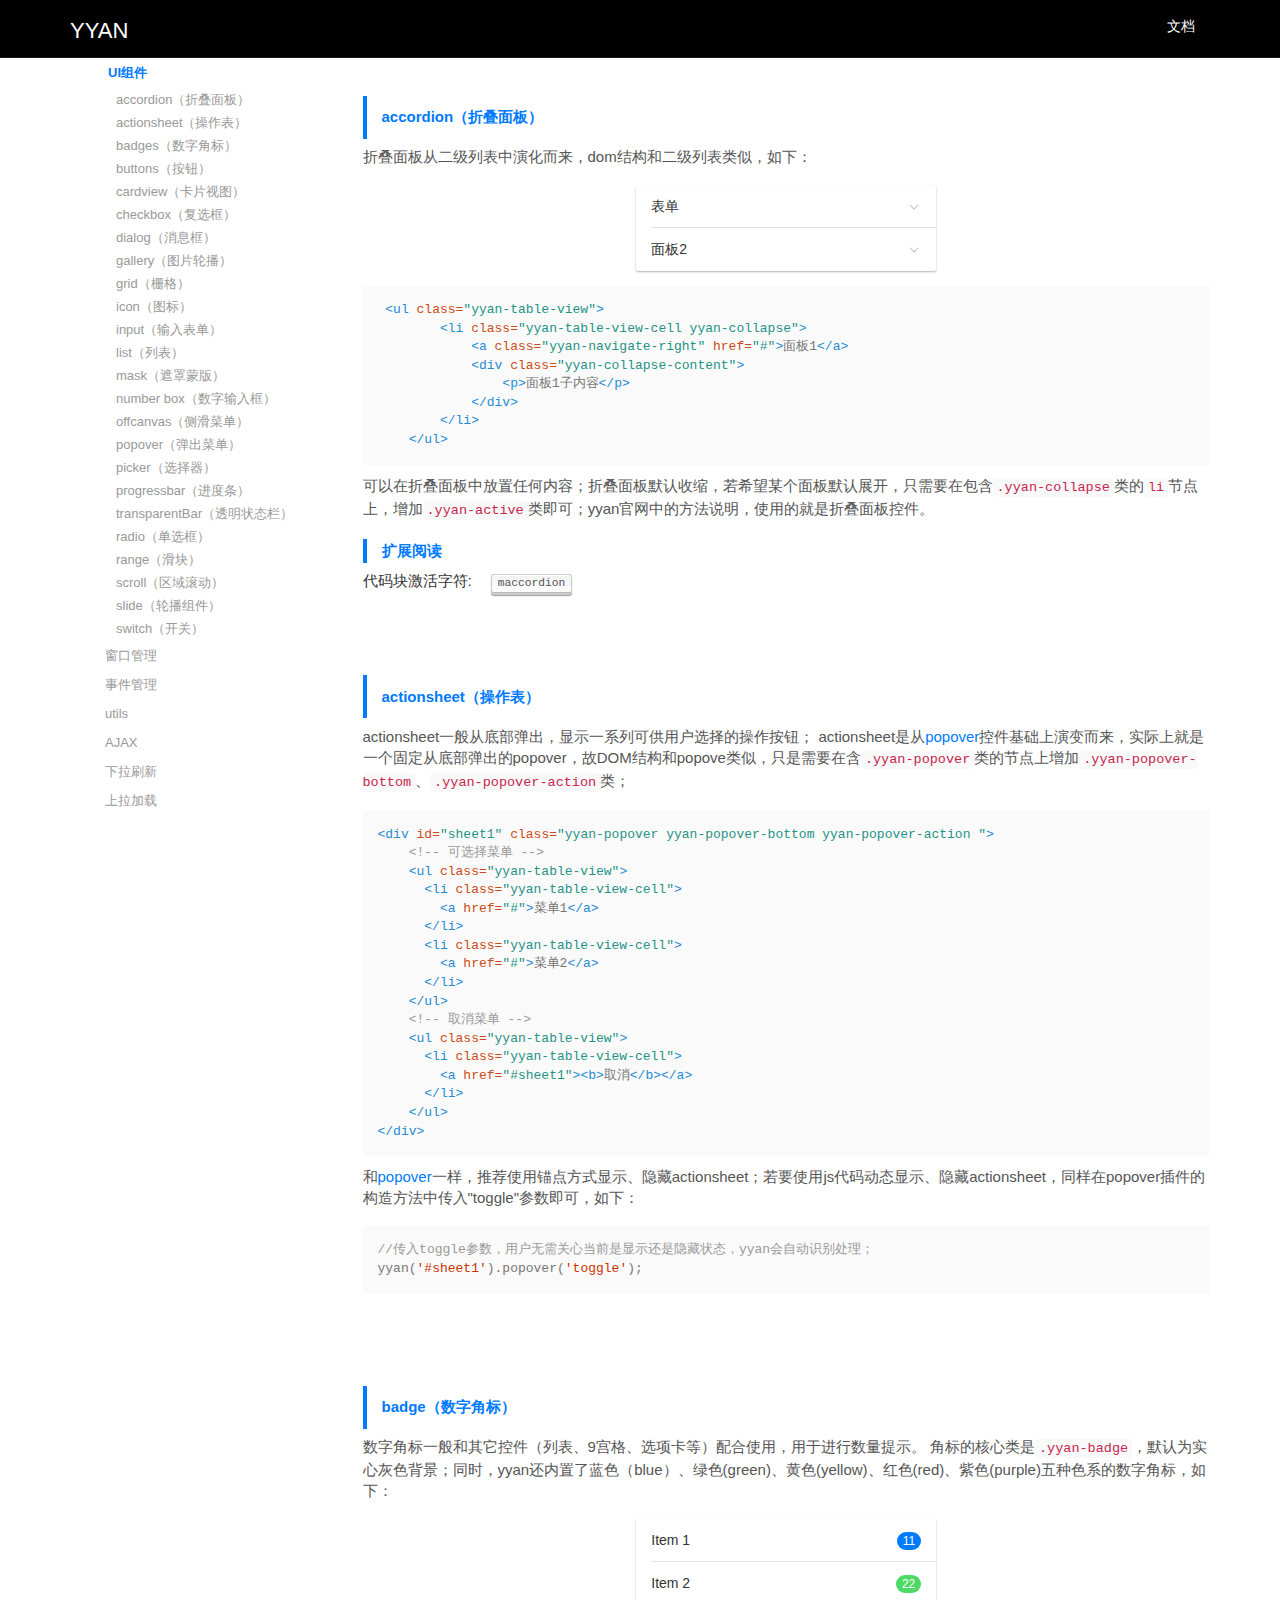
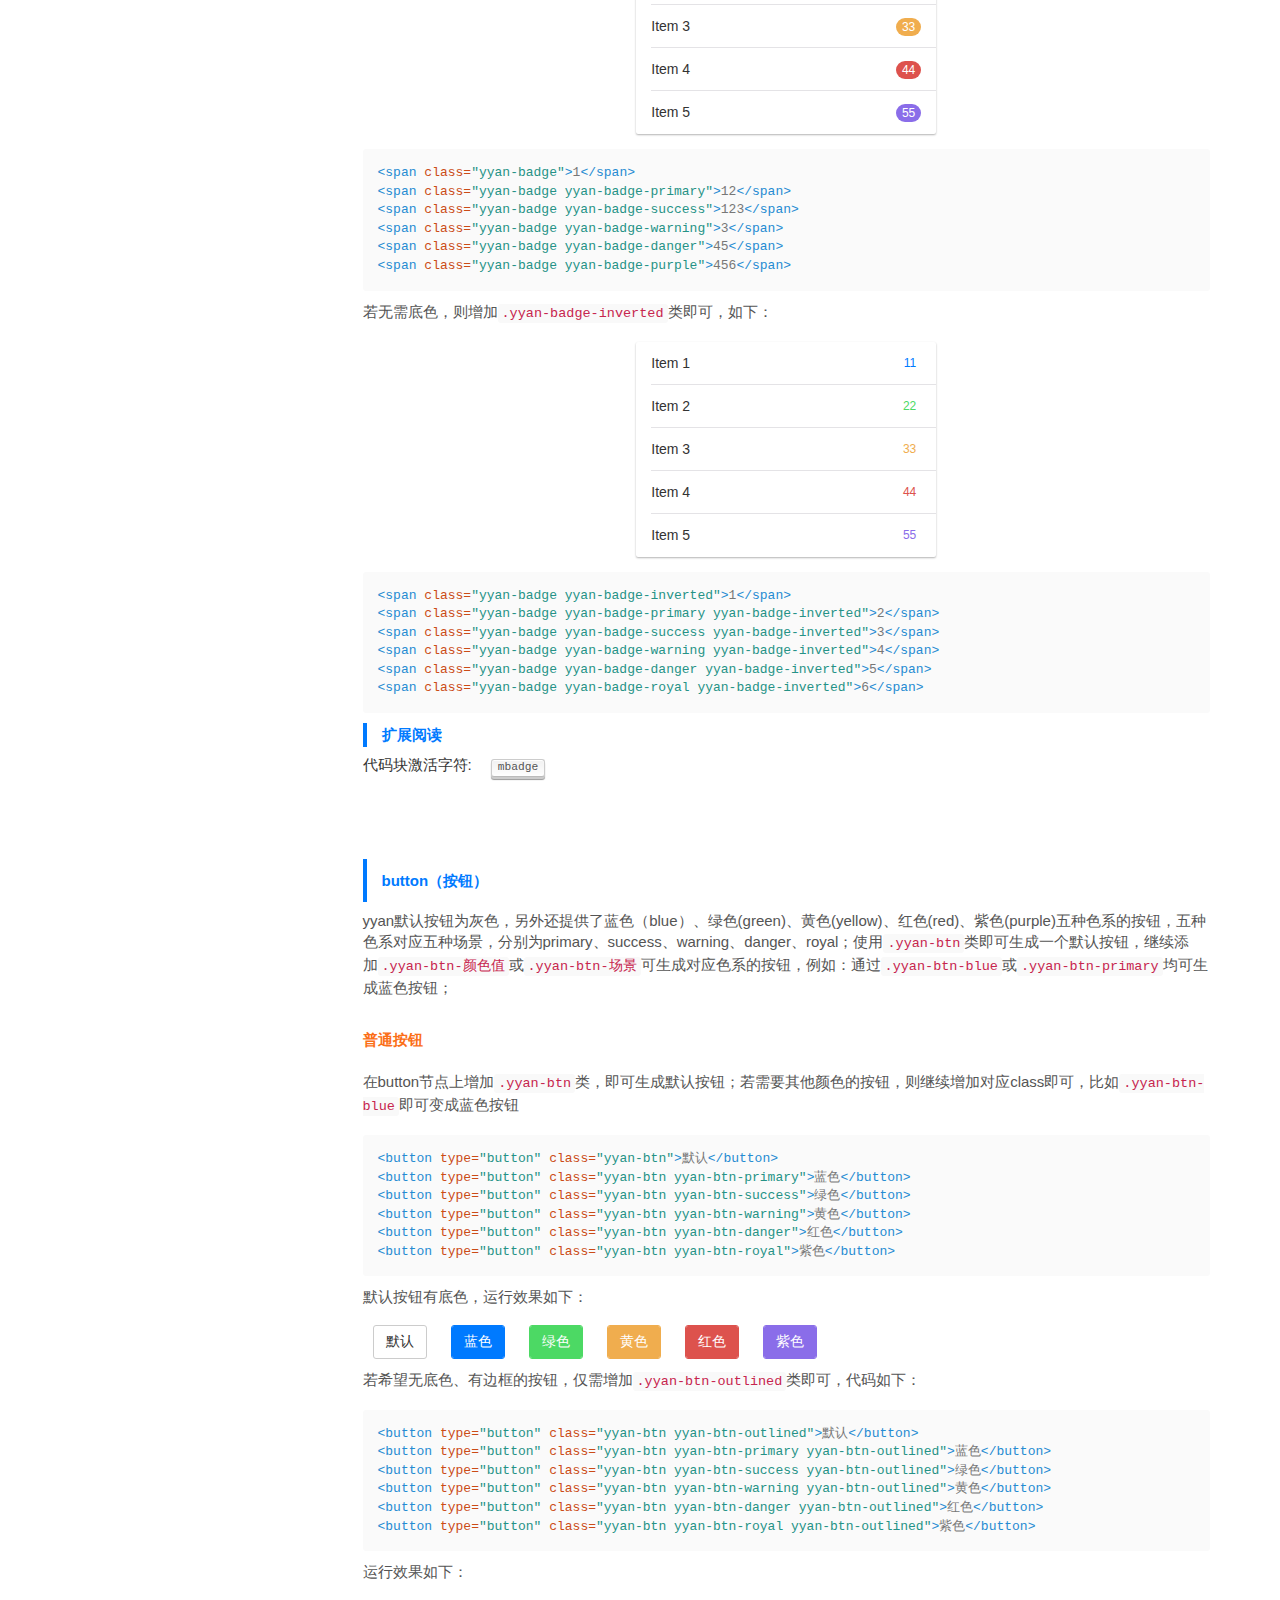
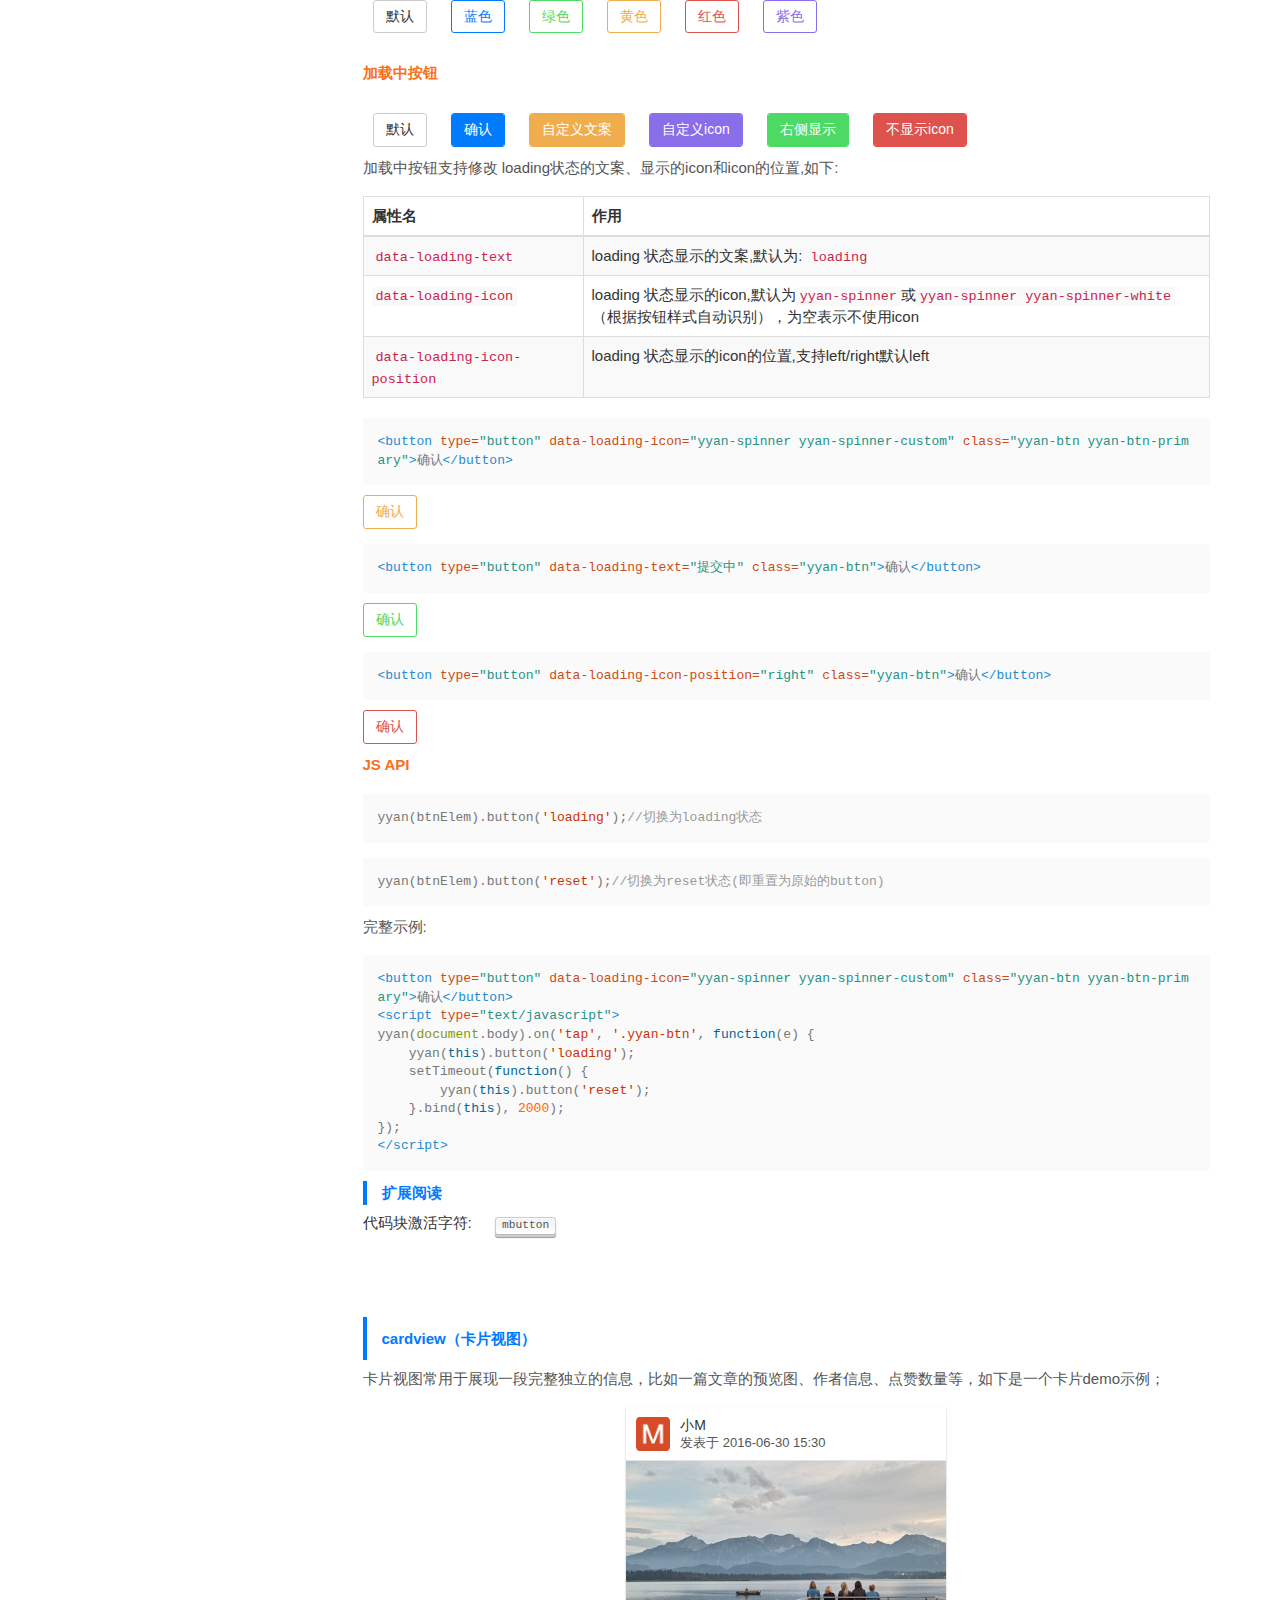
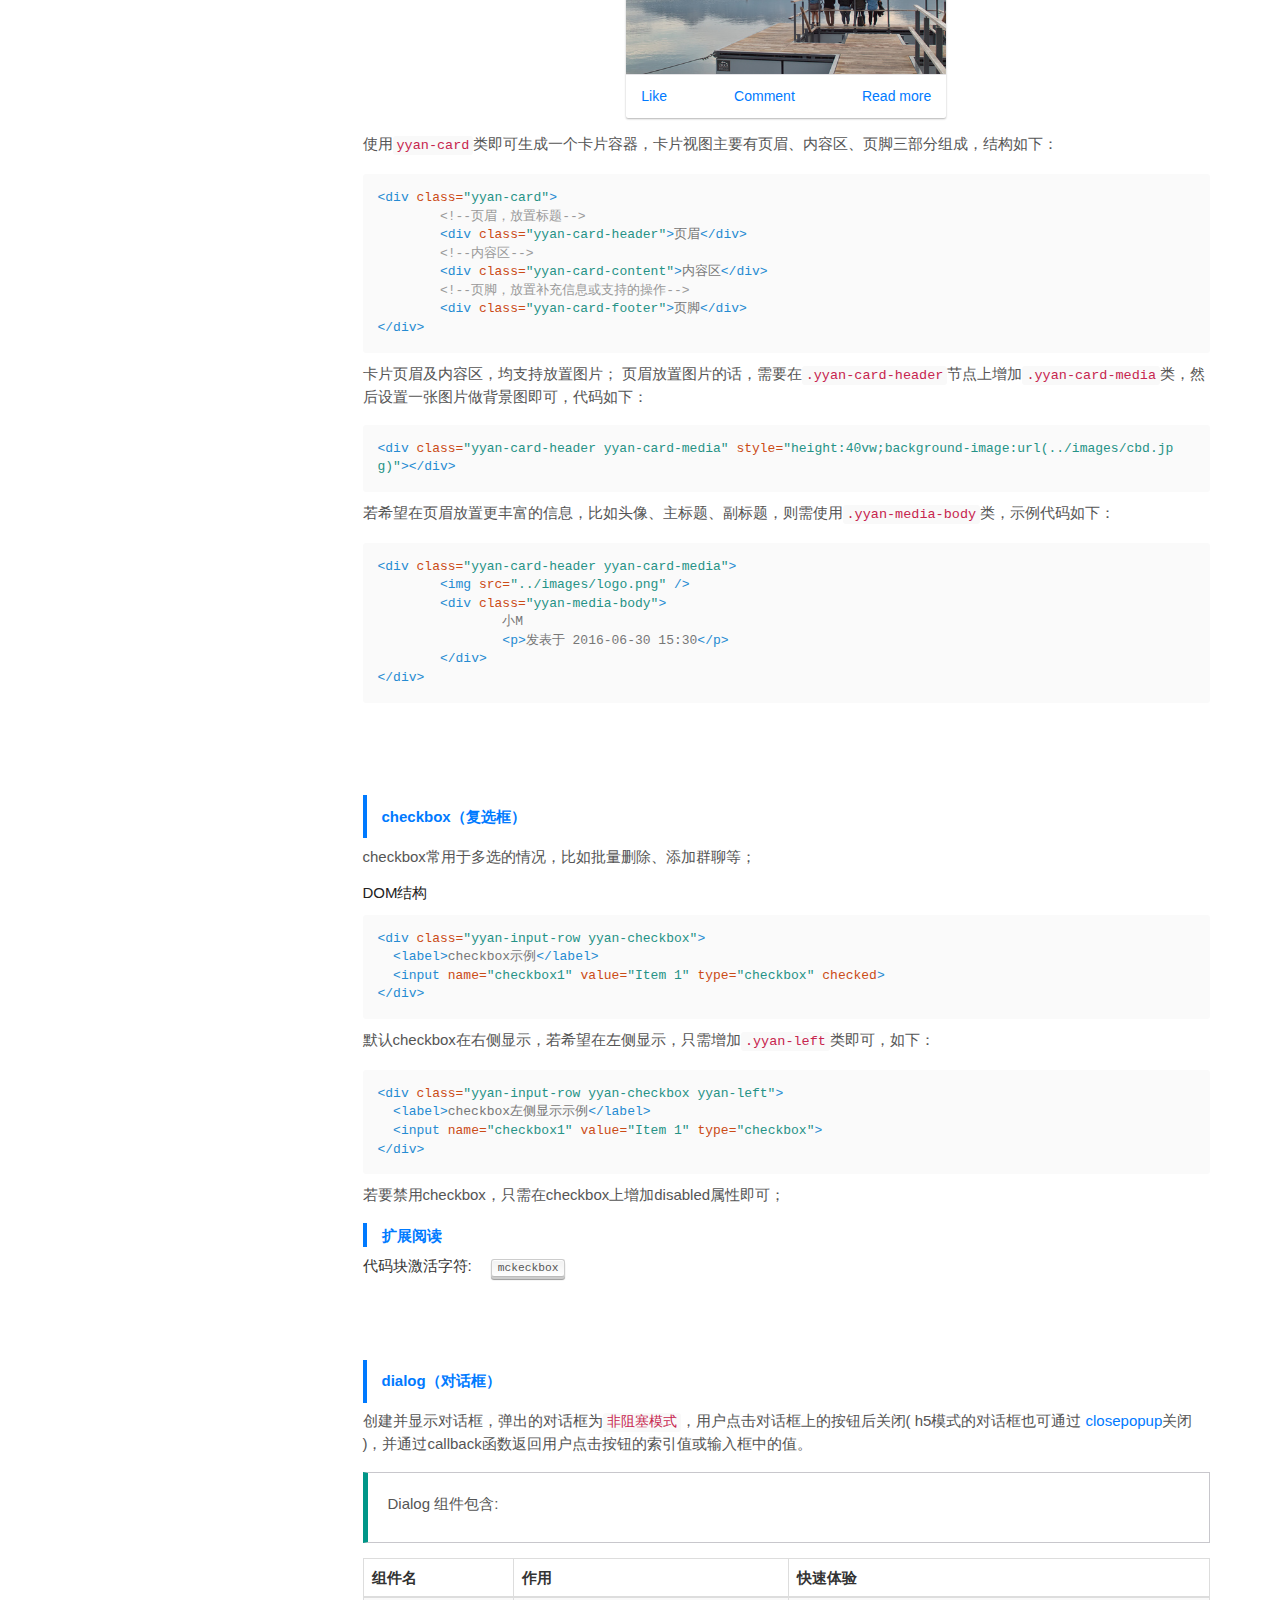
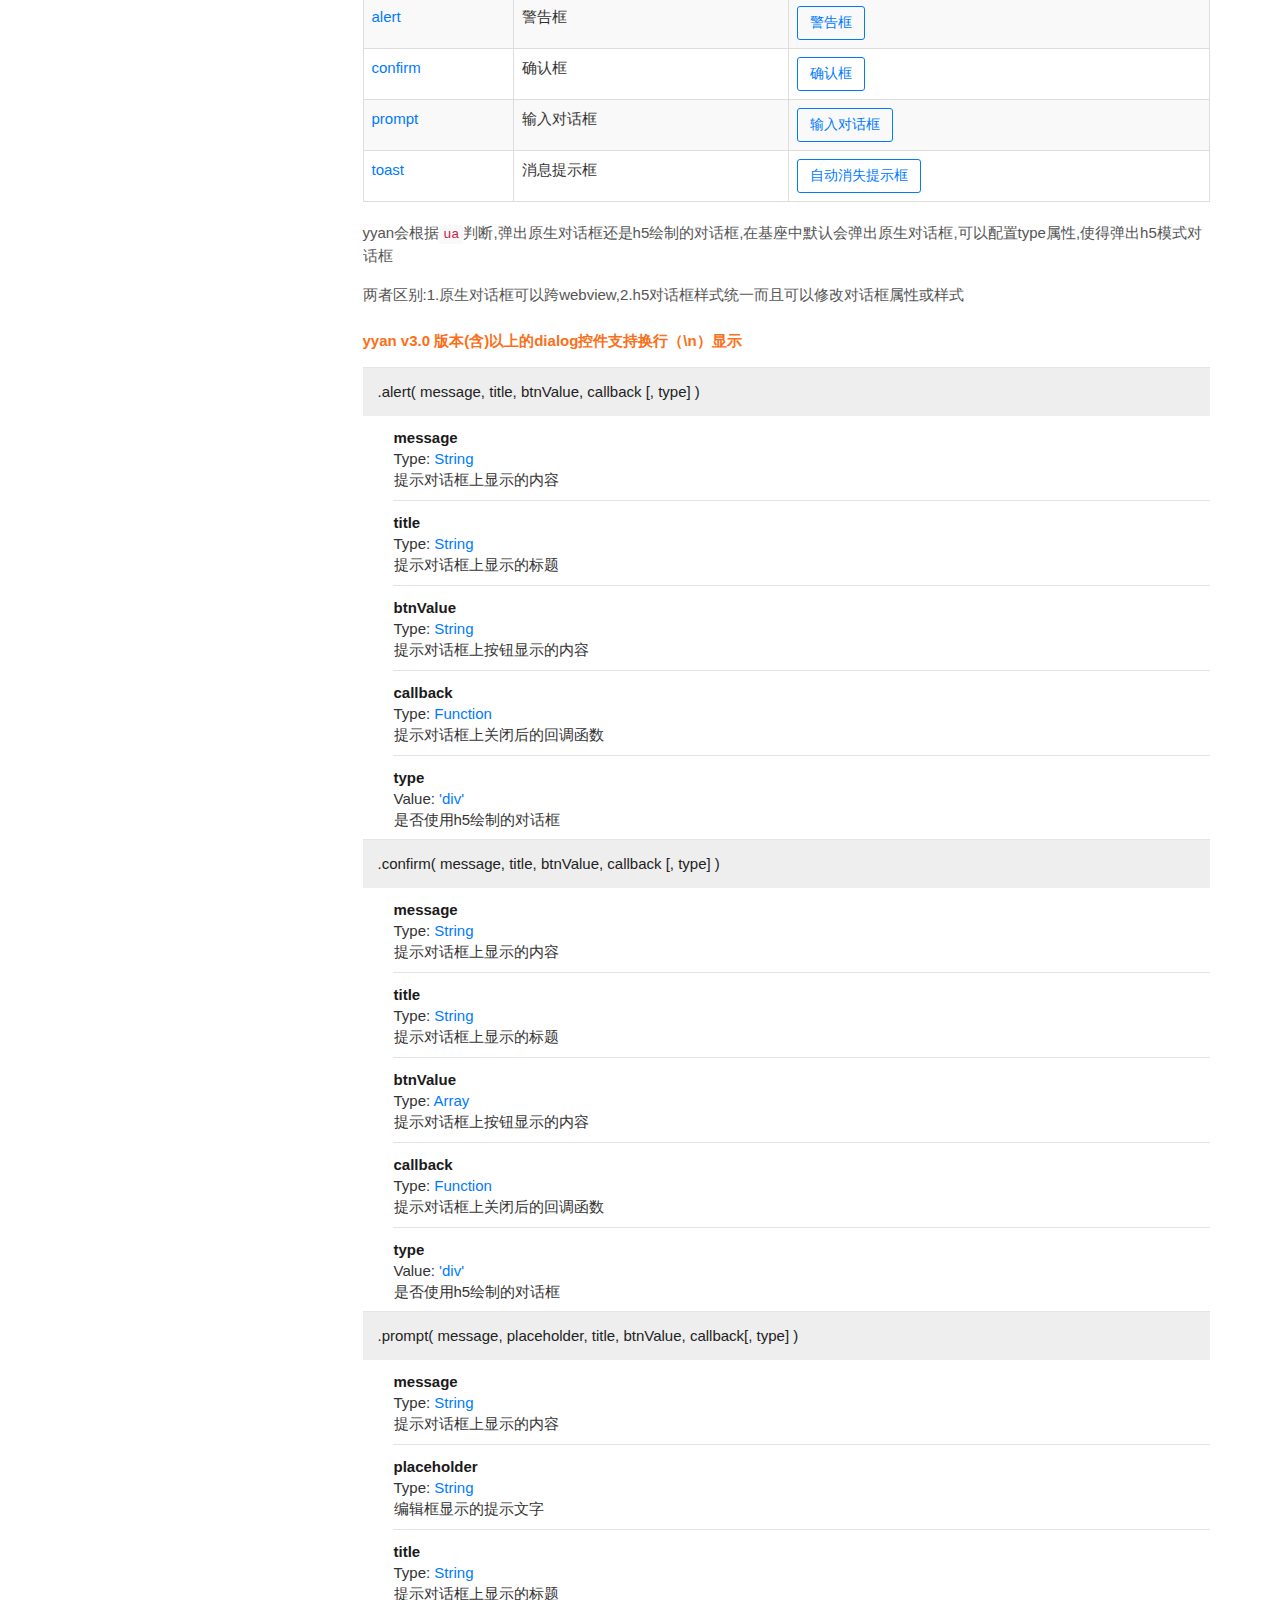
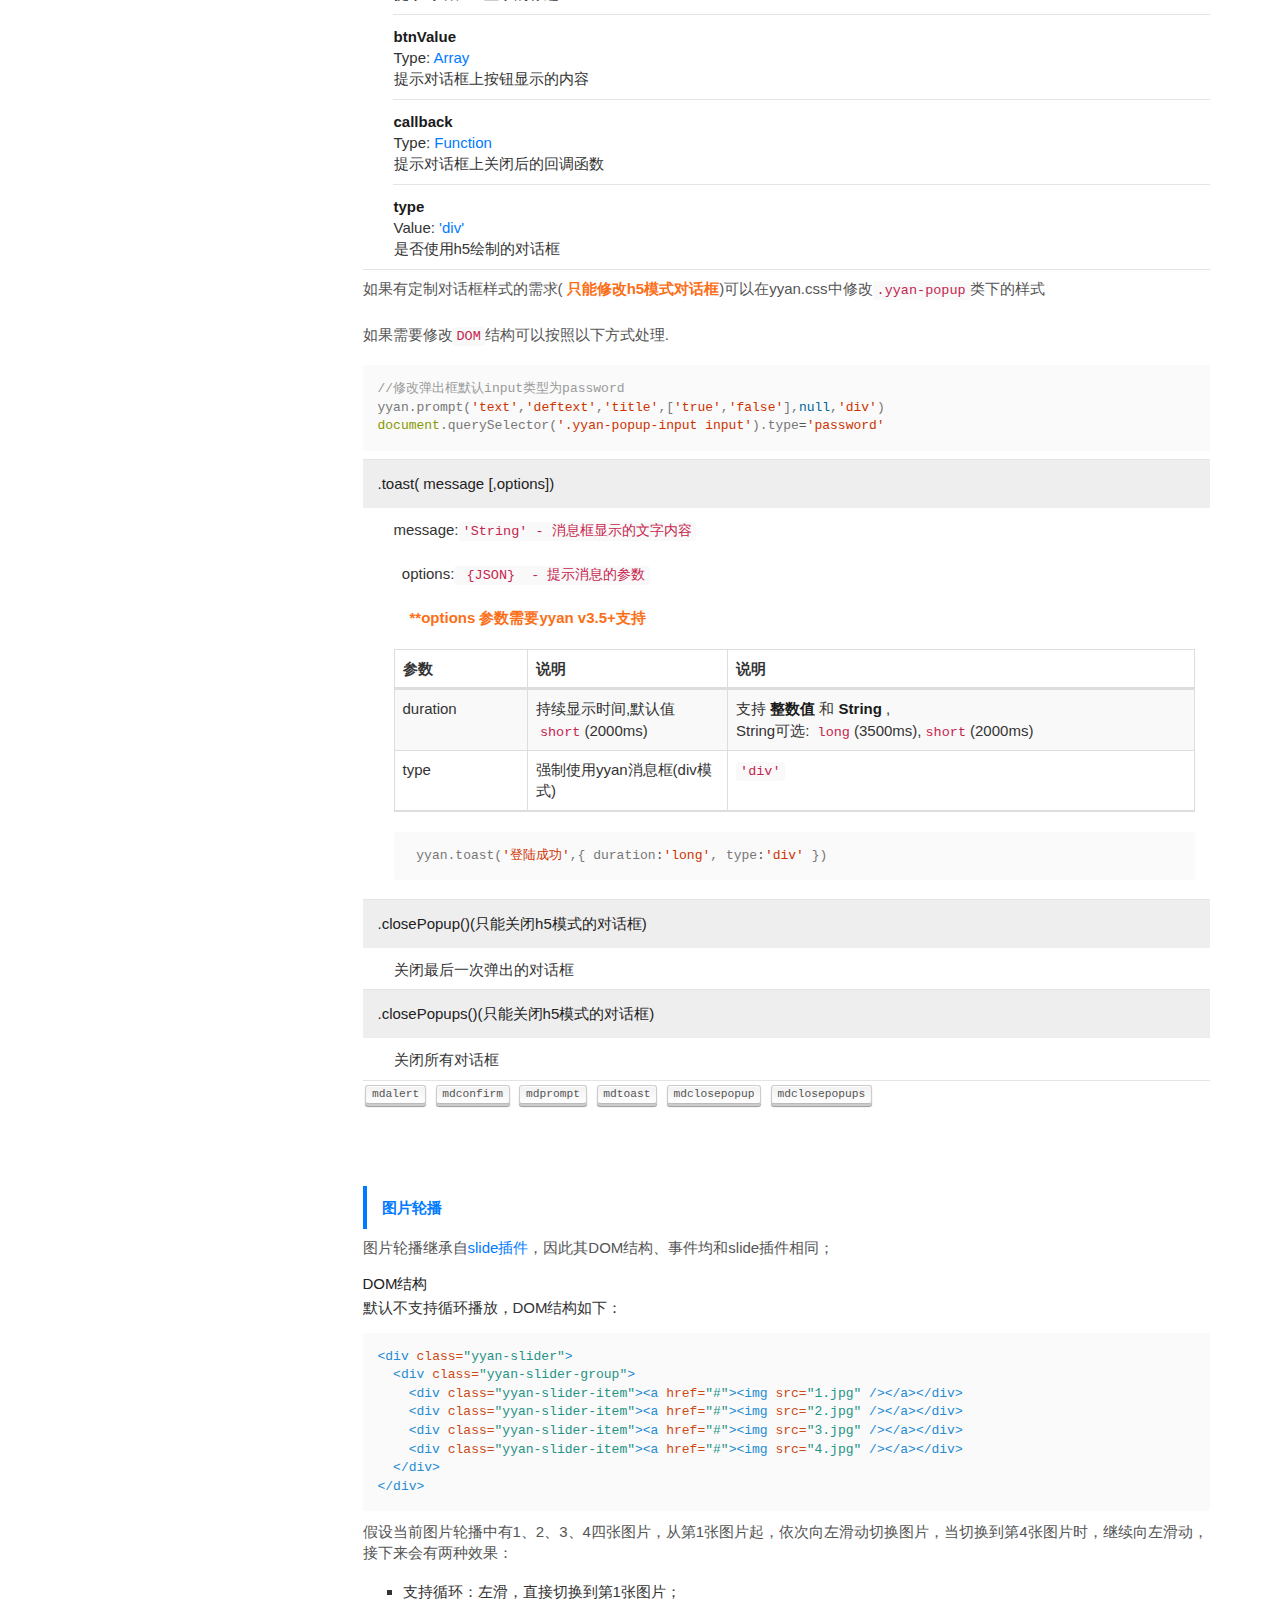
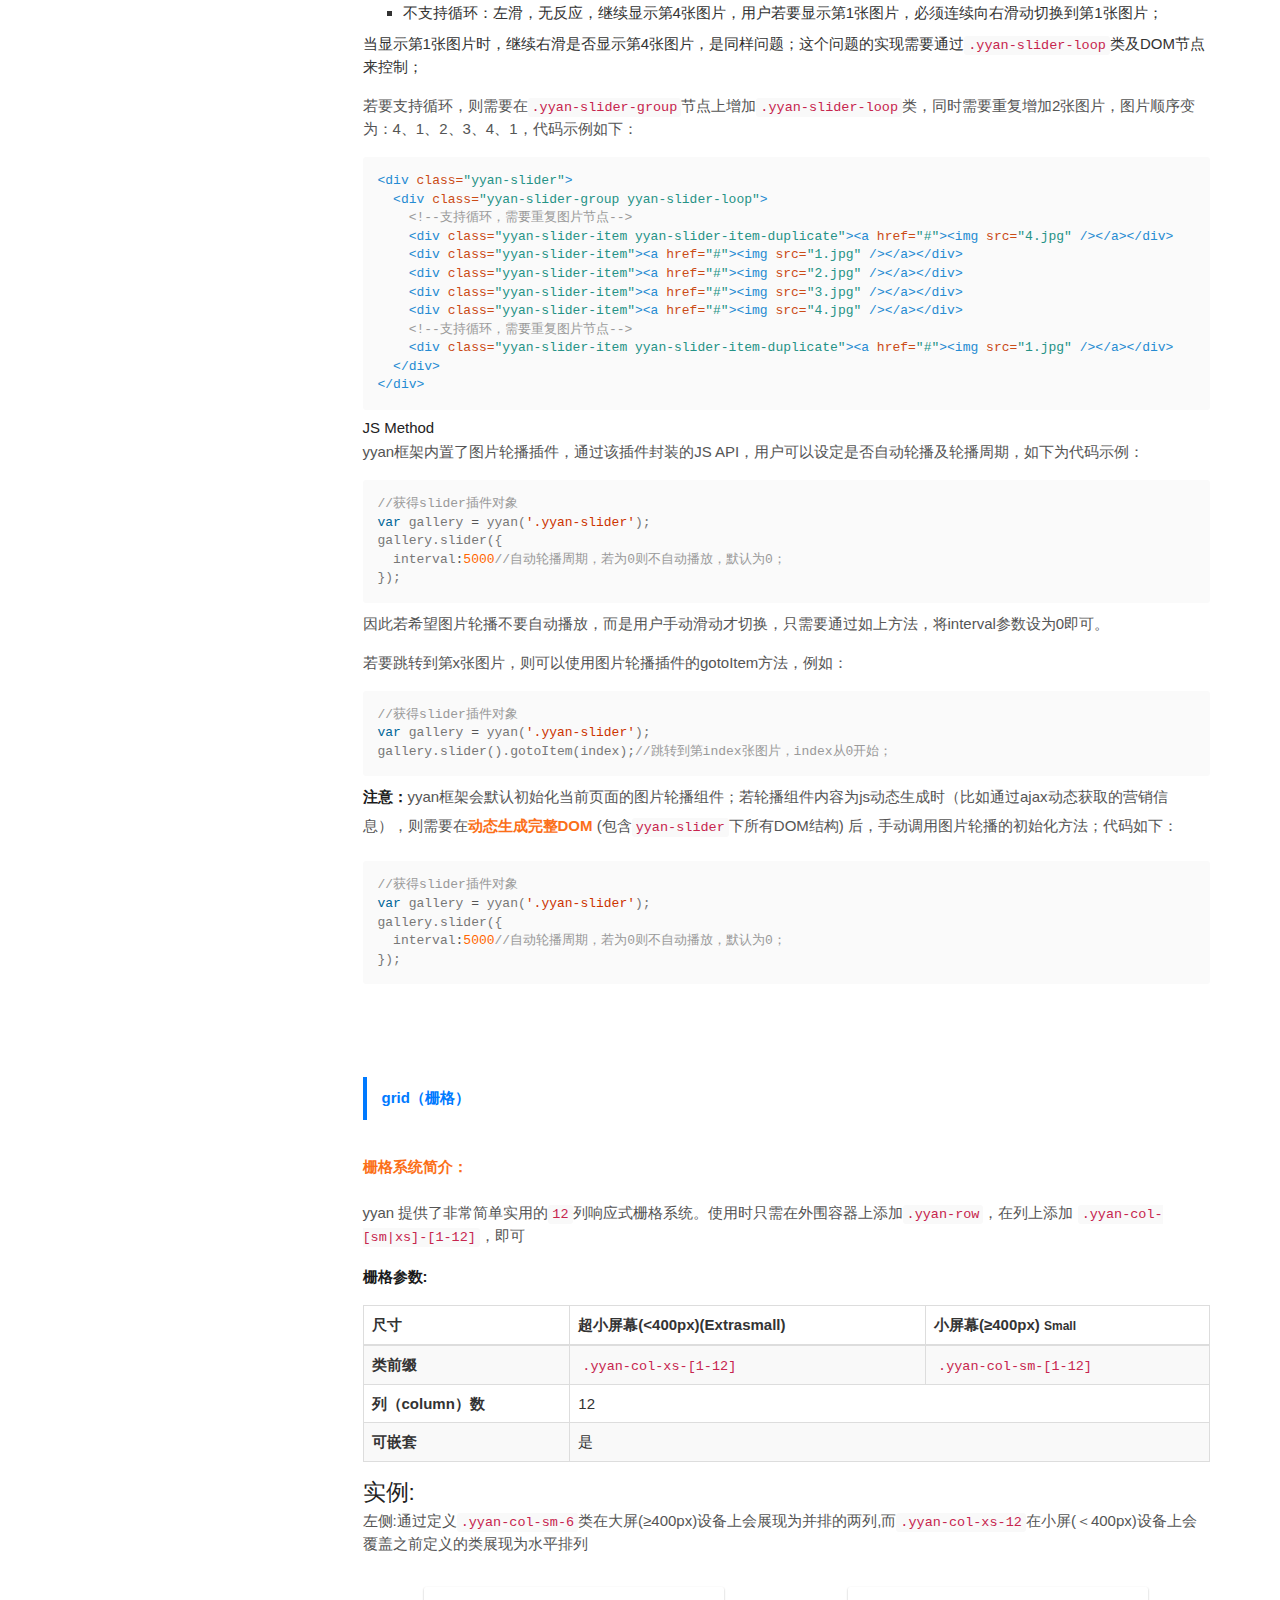
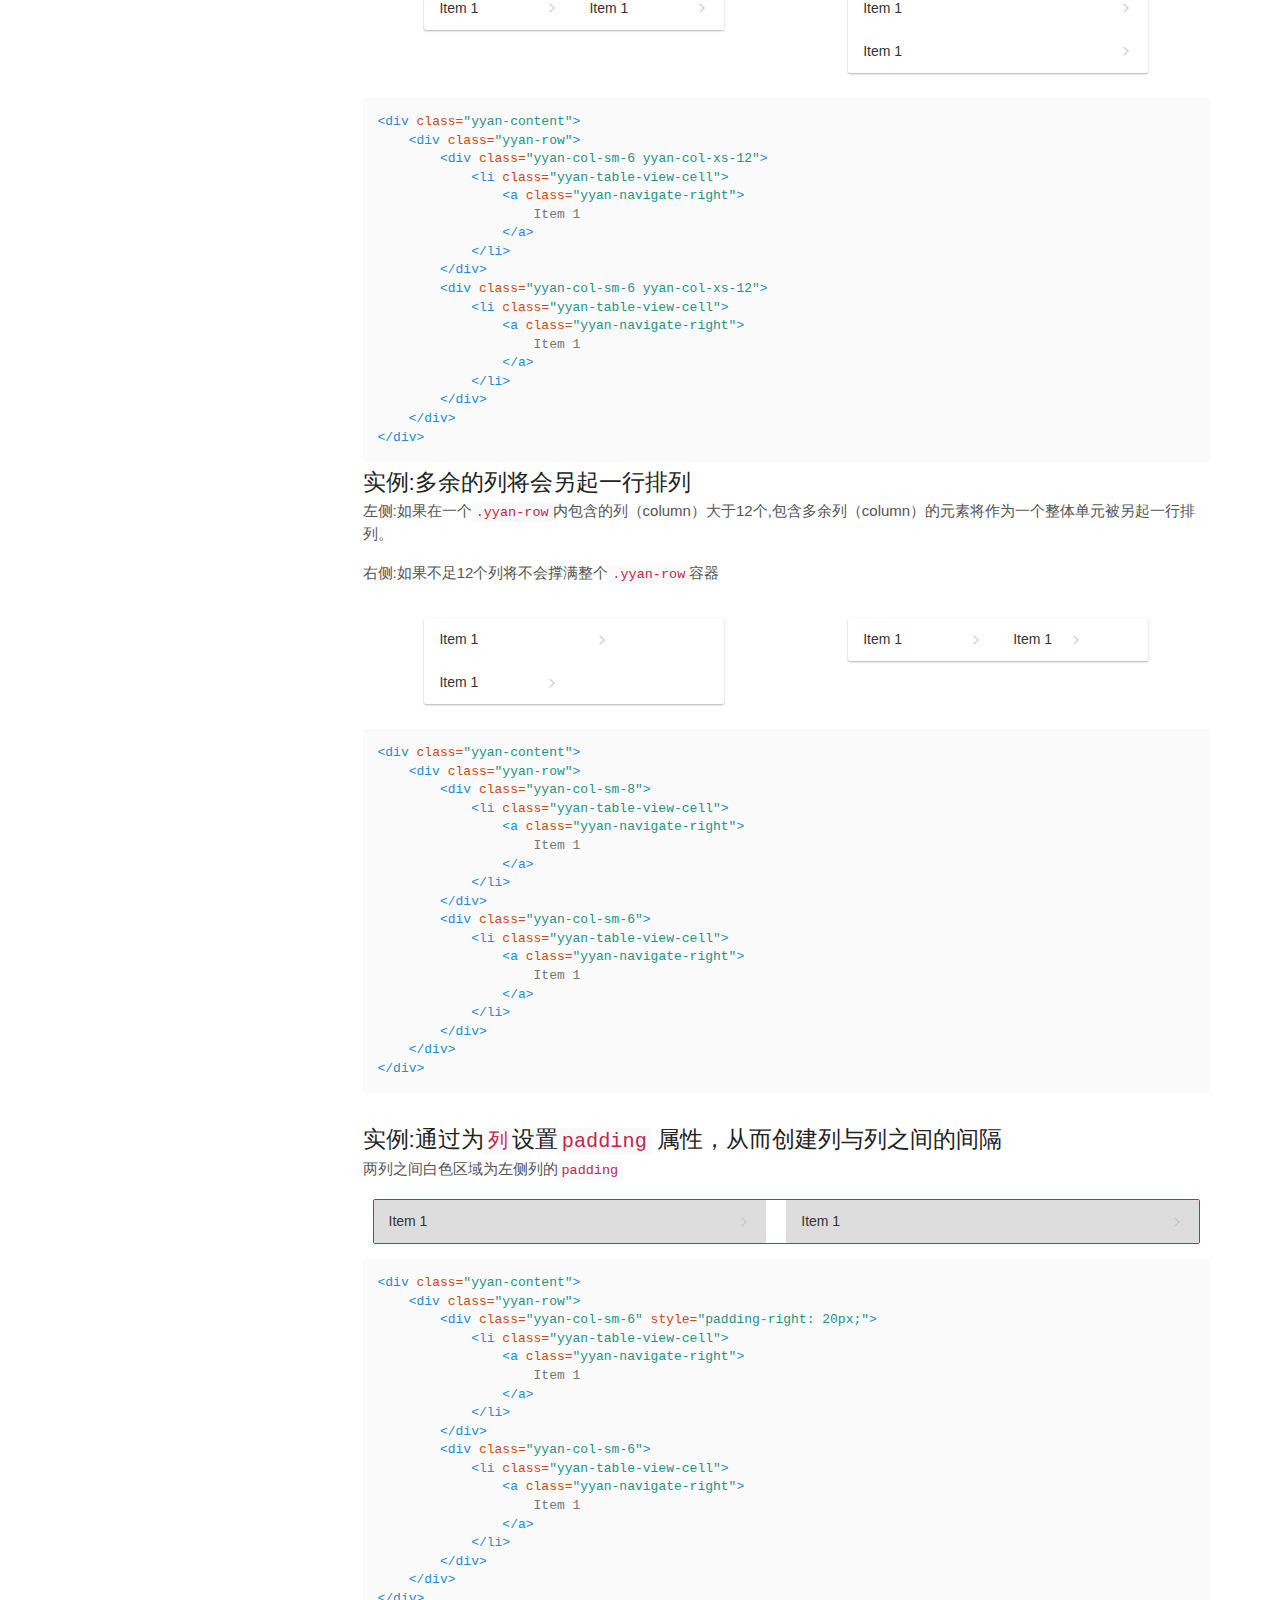
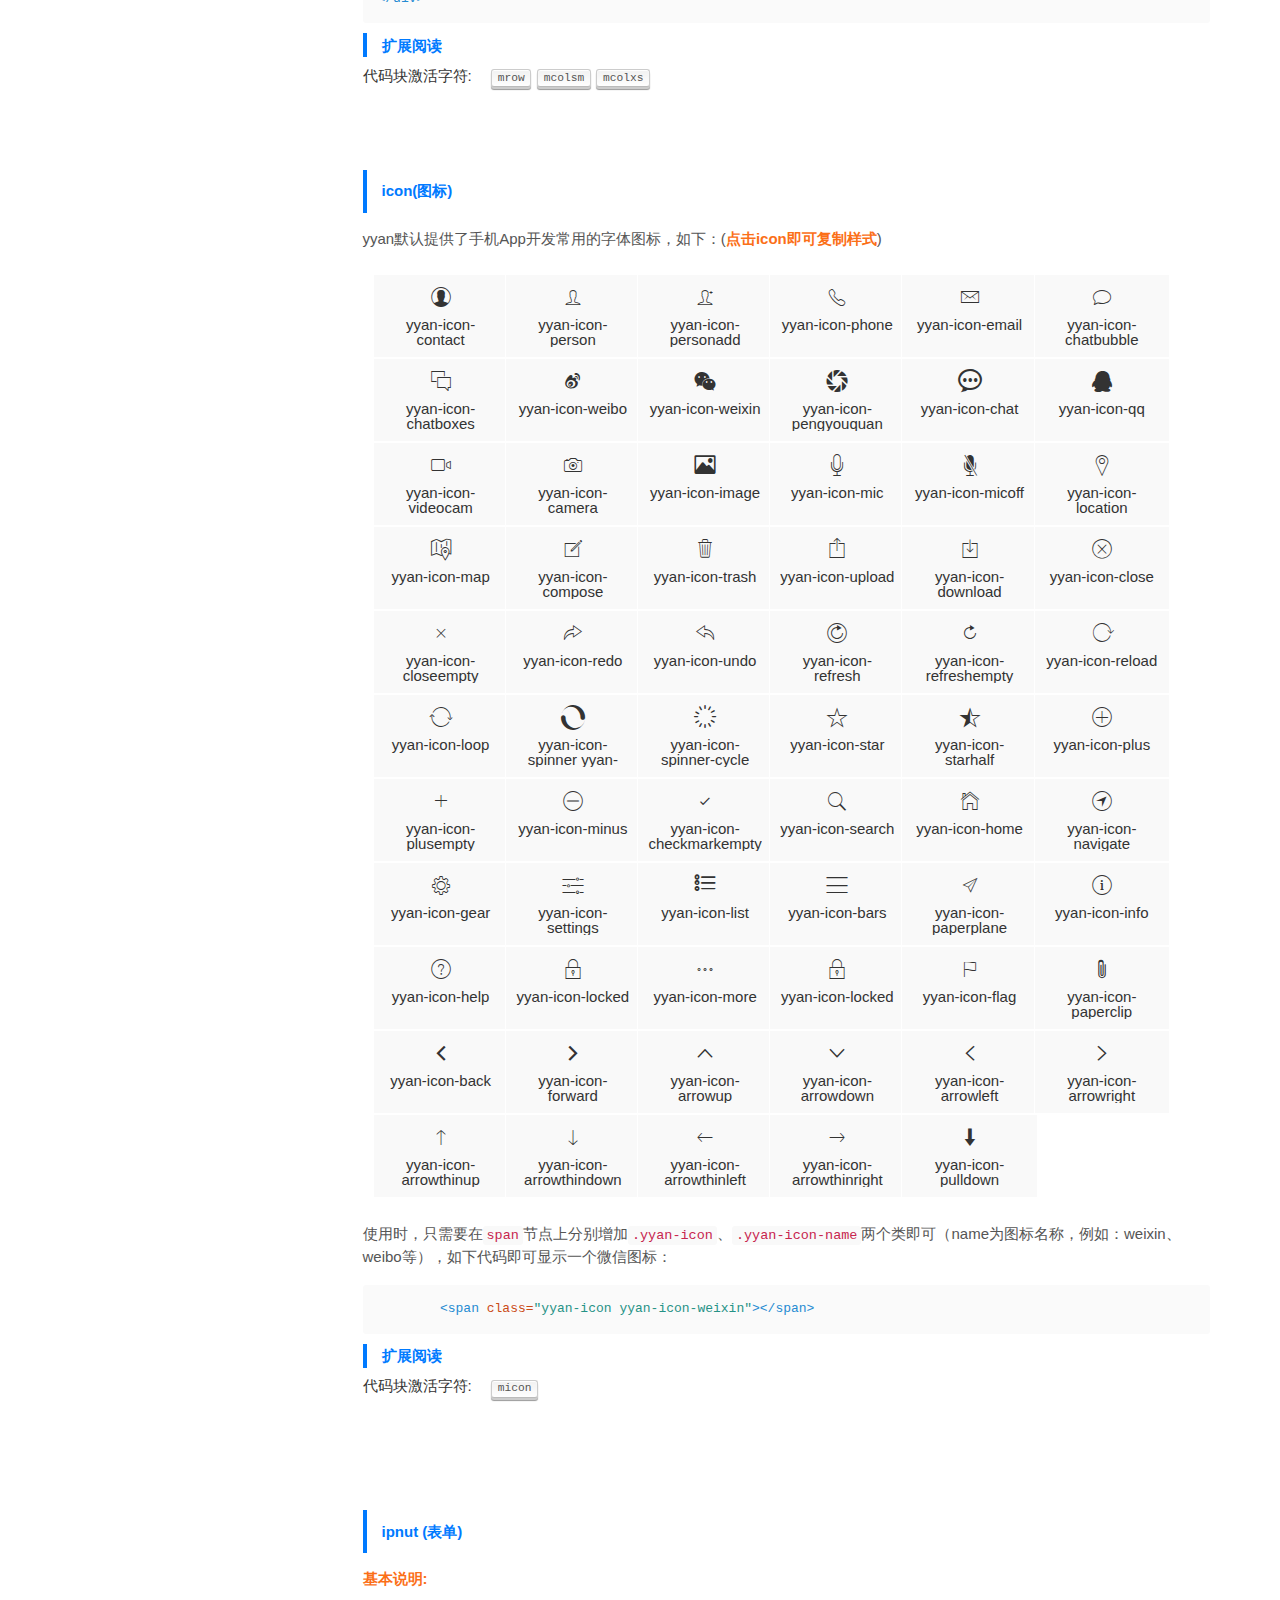
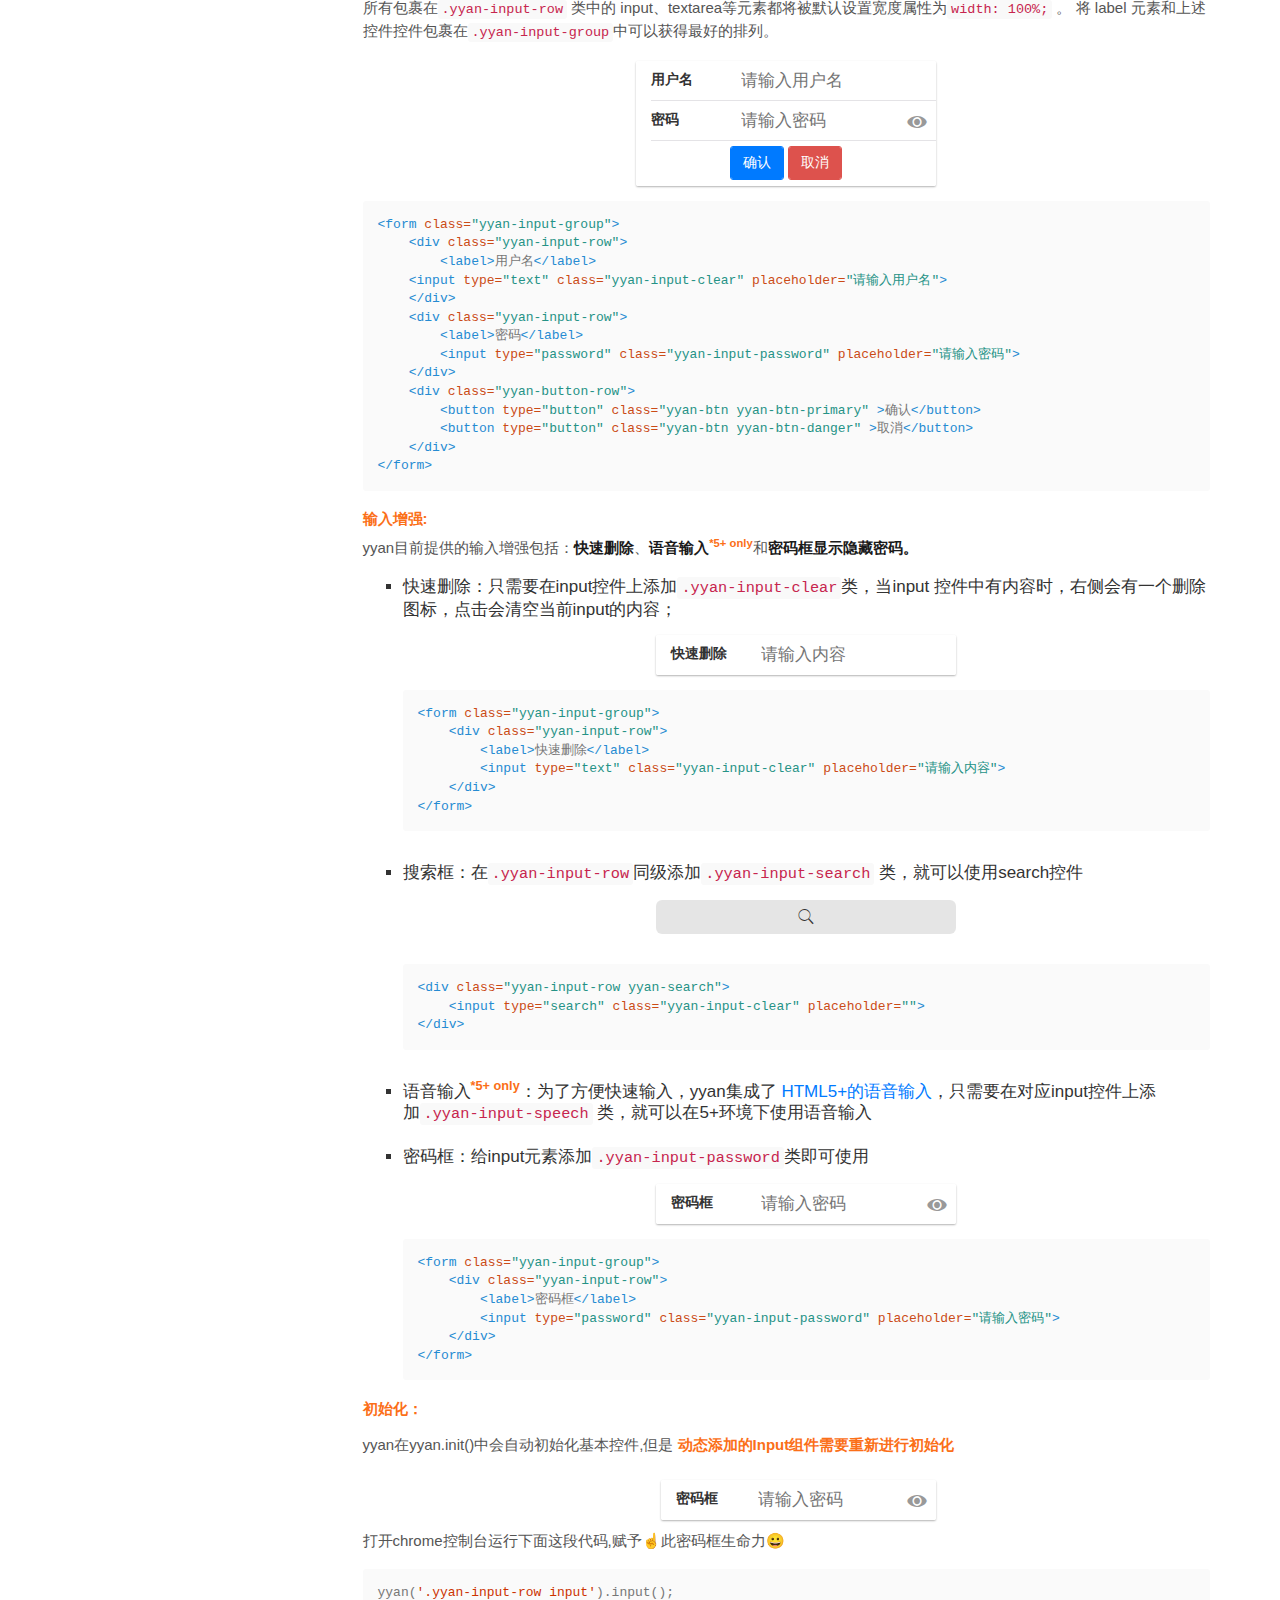
==== commit 9ba247f1: "doc" ====
--- a/index.html
+++ b/index.html
@@ -55,16 +55,6 @@
             </div>
         </div>
     </header>
-
-    <div class="container">
-        <div class="docs-sub-content">
-            <h2 class="page-title">原生UI</h2>
-            <p class="page-description">以iOS 7为基础，补充部分Android特有控件</p>
-        </div>
-    </div>
-    <style type="text/css">
-
-    </style>
 </div>
 <!--<div class="container-fluid">TODO在全屏状态下显示devices暂时注释-->
 <div class="container">
@@ -228,25 +218,22 @@
                         </ul>
                     </li>
                     <li>
-                        <a href="../window">窗口管理</a>
+                        <a href="window.html">窗口管理</a>
                     </li>
                     <li>
-                        <a href="../event">事件管理</a>
+                        <a href="event.html">事件管理</a>
                     </li>
                     <li>
-                        <a href="../util/">utils</a>
+                        <a href="util.html">utils</a>
                     </li>
                     <li>
-                        <a href="../ajax/">AJAX</a>
+                        <a href="ajax.html">AJAX</a>
                     </li>
                     <li>
-                        <a href="../pulldown">下拉刷新</a>
+                        <a href="pulldown.html">下拉刷新</a>
                     </li>
                     <li>
-                        <a href="../pullup">上拉加载</a>
-                    </li>
-                    <li>
-                        <a href="../snippet">代码块</a>
+                        <a href="pullup.html">上拉加载</a>
                     </li>
                 </ul>
             </div>
@@ -348,11 +335,6 @@
 
                 <figure class="highlight"><pre><code class="language-js" data-lang="js"><span class="c1">//传入toggle参数，用户无需关心当前是显示还是隐藏状态，yyan会自动识别处理；</span>
 <span class="nx">yyan</span><span class="p">(</span><span class="s1">&#39;#sheet1&#39;</span><span class="p">).</span><span class="nx">popover</span><span class="p">(</span><span class="s1">&#39;toggle&#39;</span><span class="p">);</span></code></pre></figure>
-                <h3>扩展阅读</h3>
-                <p class="component-description">问答社区话题讨论：
-                    <a href="//ask.dcloud.net.cn/topic/actionsheet" target="_blank">actionsheet</a>
-                </p>
-                代码块激活字符:&nbsp;&nbsp;&nbsp;&nbsp;<div class= "kbd">mactionsheet</div>
             </article>
             <article id="badges" class="component">
                 <h3 class="component-title"><a href="#badges">badge（数字角标）</a></h3>
@@ -491,9 +473,6 @@
                     <button type="button" class="yyan-btn yyan-btn-royal yyan-btn-outlined">紫色</button>
                 </div>
                 <h4 class="component-title" id="loading_btn"><a href="javascript:void(0);" class="snippet_a">加载中按钮</a></h4>
-                <p class="component-description">
-                    <a href="https://github.com/dcloudio/yyan" target="_blank">yyan v3.4 </a>版新增加载中按钮样式,目前提供通过 <code>JS API </code>切换 loading和reset状态,可以灵活操作适应多种场景</p>
-                <h5>快速体验:</h5>
                 <div class="loadingBtn">
                     <div class="demo">
                         <button type="button" class="yyan-btn">默认</button>
@@ -565,14 +544,14 @@
                 <p class="component-description">卡片视图常用于展现一段完整独立的信息，比如一篇文章的预览图、作者信息、点赞数量等，如下是一个卡片demo示例；</p>
                 <div class="yyan-card" style="width: 320px;margin: 15px auto;">
                     <div class="yyan-card-header yyan-card-media">
-                        <img src="//dcloud.io/helloyyan/images/logo.png" />
+                        <img src="images/logo.png" />
                         <div class="yyan-media-body">
                             小M
                             <p>发表于 2016-06-30 15:30</p>
                         </div>
                     </div>
                     <div class="yyan-card-content" >
-                        <img src="//dcloud.io/helloyyan/images/yuantiao.jpg" alt="" width="100%"/>
+                        <img src="images/yuantiao.jpg" alt="" width="100%"/>
                     </div>
                     <div class="yyan-card-footer">
                         <a class="yyan-card-link">Like</a>
@@ -923,9 +902,7 @@
                 </ul>
             </li>
         </ul>
-        <h3>扩展阅读</h3>
-        <p>	问答社区话题讨论：<a href="http://ask.dcloud.net.cn/article/12600">利用yyan toast制作下拉刷新获取新内容的提示</a></p>
-        代码块激活字符:&nbsp;&nbsp;&nbsp;&nbsp;
+
         <div class="kbd">mdalert</div>
         <div class="kbd">mdconfirm</div>
         <div class="kbd">mdprompt</div>
@@ -992,11 +969,6 @@
 <span class="nx">gallery</span><span class="p">.</span><span class="nx">slider</span><span class="p">({</span>
   <span class="nx">interval</span><span class="o">:</span><span class="mi">5000</span><span class="c1">//自动轮播周期，若为0则不自动播放，默认为0；</span>
 <span class="p">});</span></code></pre></figure>
-            <h3>扩展阅读</h3>
-            <p class="component-description">问答社区话题讨论：
-                <a href="//ask.dcloud.net.cn/topic/图片轮播" target="_blank">图片轮播</a>
-            </p>
-            代码块激活字符:&nbsp;&nbsp;&nbsp;&nbsp;<div class= "kbd">mslider</div>
         </article>
         <article id="grid" class="component">
             <h3 class="component-title"><a href="#grid">grid（栅格）</a></h3><br />
@@ -1565,15 +1537,6 @@
             <p class="component-description" style="margin-top:15px;">使用时，只需要在<code>span</code>节点上分别增加<code>.yyan-icon</code>、<code>.yyan-icon-name</code>两个类即可（name为图标名称，例如：weixin、weibo等），如下代码即可显示一个微信图标：</p>
 
             <figure class="highlight"><pre><code class="language-html" data-lang="html">	<span class="nt">&lt;span</span> <span class="na">class=</span><span class="s">&quot;yyan-icon yyan-icon-weixin&quot;</span><span class="nt">&gt;&lt;/span&gt;</span></code></pre></figure>
-            <h4>关联阅读</h4>
-            <ul>
-                <li>
-                    <a href="//ask.dcloud.net.cn/article/128">yyan如何增加自定义icon图标</a>
-                </li>
-                <li>
-                    <a href="//dev.dcloud.net.cn/yyan/yyan-icon-extra/index.html">yyan扩展字体</a>
-                </li>
-            </ul>
             <style>
                 #iconlist:before{
                     height: 0;
@@ -1814,9 +1777,6 @@
                 <ul>
                     <li>注：始终为button按钮添加<code>type</code>属性，若button按钮没有type属性，浏览器默认按照<code>type="submit"</code>逻辑处理， 这样若将没有type的button放在form表单中，点击按钮就会执行form表单提交，页面就会刷新，用户体验极差。
                     </li><br>
-                    <li>
-                        <a href="//ask.dcloud.net.cn/article/513">使用Native.js实现打开页面默认弹出软键盘</a>
-                    </li>
                 </ul>
 
                 代码块激活字符:&nbsp;&nbsp;&nbsp;&nbsp;
@@ -1957,7 +1917,7 @@
                                     </li>
                                     <li class="yyan-table-view-cell yyan-media">
                                         <a href="javascript:;">
-                                            <img class="yyan-media-object yyan-pull-left" src="//img.cdn.qiniu.dcloud.net.cn/muwu.jpg">
+                                            <img class="yyan-media-object yyan-pull-left" src="images/yuantiao.jpg">
                                             <div class="yyan-media-body">
                                                 木屋
                                                 <p class='yyan-ellipsis'>想要这样一间小木屋，夏天挫冰吃瓜，冬天围炉取暖.</p>
@@ -1966,7 +1926,7 @@
                                     </li>
                                     <li class="yyan-table-view-cell yyan-media">
                                         <a href="javascript:;">
-                                            <img class="yyan-media-object yyan-pull-left" src="//img.cdn.qiniu.dcloud.net.cn/cbd.jpg">
+                                            <img class="yyan-media-object yyan-pull-left" src="images/yuantiao.jpg">
                                             <div class="yyan-media-body">
                                                 CBD
                                                 <p class='yyan-ellipsis'>烤炉模式的城，到黄昏，如同打翻的调色盘一般.</p>
@@ -1985,7 +1945,7 @@
                                 <ul class="yyan-table-view">
                                     <li class="yyan-table-view-cell yyan-media">
                                         <a href="javascript:;">
-                                            <img class="yyan-media-object yyan-pull-right" src="//img.cdn.qiniu.dcloud.net.cn/shuijiao.jpg">
+                                            <img class="yyan-media-object yyan-pull-right" src="images/yuantiao.jpg">
                                             <div class="yyan-media-body">
                                                 幸福
                                                 <p class='yyan-ellipsis'>能和心爱的人一起睡觉，是件幸福的事情；可是，打呼噜怎么办？</p>
@@ -1994,7 +1954,7 @@
                                     </li>
                                     <li class="yyan-table-view-cell yyan-media">
                                         <a href="javascript:;">
-                                            <img class="yyan-media-object yyan-pull-right" src="//img.cdn.qiniu.dcloud.net.cn/muwu.jpg">
+                                            <img class="yyan-media-object yyan-pull-right" src="images/yuantiao.jpg">
                                             <div class="yyan-media-body">
                                                 木屋
                                                 <p class='yyan-ellipsis'>想要这样一间小木屋，夏天挫冰吃瓜，冬天围炉取暖.</p>
@@ -2003,7 +1963,7 @@
                                     </li>
                                     <li class="yyan-table-view-cell yyan-media">
                                         <a href="javascript:;">
-                                            <img class="yyan-media-object yyan-pull-right" src="//img.cdn.qiniu.dcloud.net.cn/cbd.jpg">
+                                            <img class="yyan-media-object yyan-pull-right" src="images/yuantiao.jpg">
                                             <div class="yyan-media-body">
                                                 CBD
                                                 <p class='yyan-ellipsis'>烤炉模式的城，到黄昏，如同打翻的调色盘一般.</p>
@@ -2194,9 +2154,6 @@
                 <a href="javascript:void(0);" class="snippet_a">动态添加的Numbox组件需要手动初始化</a>
             </p>
             <figure class="highlight"><pre><code class="language-js" data-lang="js"><span class="nx">yyan</span><span class="p">(</span><span class="nx">Selector</span><span class="p">).</span><span class="nx">numbox</span><span class="p">()</span></code></pre></figure>
-            <h3>扩展阅读</h3>
-            <a href="//ask.dcloud.net.cn/article/477" target="_blank">可接收小数点的数字输入框 NumberBox</a><br />
-            代码块激活字符:&nbsp;&nbsp;&nbsp;&nbsp;<div class= "kbd">mnumbox</div>
         </article>
         <!-- \{\% include ui/segment.html \%\} -->
         <!-- 侧滑菜单 -->
@@ -2356,16 +2313,6 @@
             <p><code>isShown()</code> 方法也可以传递 <code>direction(方向)</code> 参数(<a href="javascript:void(0);" class="snippet_a"> 非必选!! </a>)进而可以判断左右侧滑</p>
             <figure class="highlight"><pre><code class="language-javascript" data-lang="javascript"><span class="nx">yyan</span><span class="p">(</span><span class="s1">&#39;.yyan-off-canvas-wrap&#39;</span><span class="p">).</span><span class="nx">offCanvas</span><span class="p">().</span><span class="nx">isShown</span><span class="p">(</span><span class="s1">&#39;left&#39;</span><span class="p">);</span><span class="c1">//true</span></code></pre></figure>
 
-            <h3>扩展阅读</h3>
-            <p class="component-description">常见问题:</p>
-            <ul>
-                <li><a href="//ask.dcloud.net.cn/question/19837" target="_blank">DIV侧滑菜单如何监听遮罩层点击事件？</a></li>
-                <li><a href="//ask.dcloud.net.cn/question/21626" target="_blank">DIV侧滑菜单如何禁用手势侧滑？</a></li>
-            </ul>
-            <p class="component-description">更多问题,请参考问答社区话题讨论：
-                <a href="//ask.dcloud.net.cn/topic/侧滑菜单" target="_blank">侧滑菜单</a>
-            </p>
-            代码块激活字符:&nbsp;&nbsp;&nbsp;&nbsp;<div class= "kbd">moffcanvas</div>
         </article>
         <!-- 弹出菜单 -->
         <article id="ui_popover" class="component yyan-active">
@@ -2427,11 +2374,7 @@
             </ul>
             <figure class="highlight"><pre><code class="language-js" data-lang="js"><span class="c1">//传入toggle参数，用户也无需关心当前是显示还是隐藏状态，yyan会自动识别处理；</span>
 <span class="nx">yyan</span><span class="p">(</span><span class="s1">&#39;.yyan-popover&#39;</span><span class="p">).</span><span class="nx">popover</span><span class="p">(</span><span class="s1">&#39;toggle&#39;</span><span class="p">,</span><span class="nb">document</span><span class="p">.</span><span class="nx">getElementById</span><span class="p">(</span><span class="s2">&quot;openPopover&quot;</span><span class="p">));</span></code></pre></figure>
-            <h3>扩展阅读</h3>
-            <p class="component-description">问答社区话题讨论：
-                <a href="//ask.dcloud.net.cn/topic/popover" target="_blank">popover</a>
-            </p>
-            代码块激活字符:&nbsp;&nbsp;&nbsp;&nbsp;<div class= "kbd">mpopover</div>
+
         </article>
         <article id="picker" class="component">
             <h3 class="component-title"><a href="#picker">picker（选择器）</a></h3>
@@ -3082,14 +3025,6 @@
                     </ul>
                 </li>
             </ul>
-            <h3>扩展阅读</h3>
-            <p class="component-description" id="pickerRead">
-                <a href="javascript:void(0);" class="snippet_a">*</a><code>picker</code>组件会触发webview硬件加速,在部分手机上可以能出现卡顿或变形的情况此时需要开启硬件加速,硬件加速请参考
-                <a href="//ask.dcloud.net.cn/article/55">硬件加速章节</a>
-            </p>
-            代码块激活字符:&nbsp;&nbsp;&nbsp;&nbsp;
-            <div class="kbd">mpoppicker</div>
-            <div class="kbd">mdtpicker</div>
         </article>
         <article id="progressbar" class="component">
             <h3 class="component-title"><a href="#progressbar">progressbar（滚动条）</a></h3>
@@ -3199,10 +3134,7 @@
     <span class="nx">duration</span><span class="o">:</span> <span class="mi">16</span><span class="p">,</span>
     <span class="nx">scrollby</span><span class="o">:</span> <span class="nb">document</span><span class="p">.</span><span class="nx">querySelector</span><span class="p">(</span><span class="s1">&#39;.yyan-scroll-wrapper&#39;</span><span class="p">)</span>
 <span class="p">})</span></code></pre></figure>
-            <h3>扩展阅读</h3>
-            <p class="component-description">问答社区参考示例：<a href="http://ask.dcloud.net.cn/article/12556">原生版本透明渐变导航条使用教程</a></p>
-            代码块激活字符:&nbsp;&nbsp;&nbsp;&nbsp;
-            <div class="kbd">mtransparent</div>
+
         </article>
         <article id="radio" class="component">
             <h2 class="component-title"><a href="#radio">radio（单选框）</a></h2>
@@ -3403,11 +3335,6 @@
   <span class="c1">//注意slideNumber是从0开始的；</span>
   <span class="nb">document</span><span class="p">.</span><span class="nx">getElementById</span><span class="p">(</span><span class="s2">&quot;info&quot;</span><span class="p">).</span><span class="nx">innerText</span> <span class="o">=</span> <span class="s2">&quot;你正在看第&quot;</span><span class="o">+</span><span class="p">(</span><span class="nx">event</span><span class="p">.</span><span class="nx">detail</span><span class="p">.</span><span class="nx">slideNumber</span><span class="o">+</span><span class="mi">1</span><span class="p">)</span><span class="o">+</span><span class="s2">&quot;张图片&quot;</span><span class="p">;</span>
 <span class="p">});</span></code></pre></figure>
-            <h3>扩展阅读</h3>
-            <p class="component-description">问答社区话题讨论：
-                <a href="//ask.dcloud.net.cn/topic/轮播" target="_blank">轮播</a>
-            </p>
-            代码块激活字符:&nbsp;&nbsp;&nbsp;&nbsp;<div class= "kbd">mslider</div>
         </article>
         <!-- 开关事件 -->
         <article id="switch" class="component">
@@ -3503,11 +3430,6 @@
                 <a href="javascript:void(0);" class="snippet_a">动态添加的 Switch 组件需要手动初始化</a>
             </p>
             <figure class="highlight"><pre><code class="language-js" data-lang="js"><span class="nx">yyan</span><span class="p">(</span><span class="s1">&#39;.yyan-switch&#39;</span><span class="p">)[</span><span class="s1">&#39;switch&#39;</span><span class="p">]()</span></code></pre></figure>
-            <h3>扩展阅读</h3>
-            <p class="component-description">问答社区话题讨论：
-                <a href="//ask.dcloud.net.cn/topic/switch" target="_blank">switch</a>、<a href="//ask.dcloud.net.cn/topic/开关" target="_blank">开关</a>
-            </p>
-            代码块激活字符:&nbsp;&nbsp;&nbsp;&nbsp;<div class= "kbd">mswitch</div>
         </article>
         <!-- view -->
         <!--{\% include ui/view.html \%}-->
